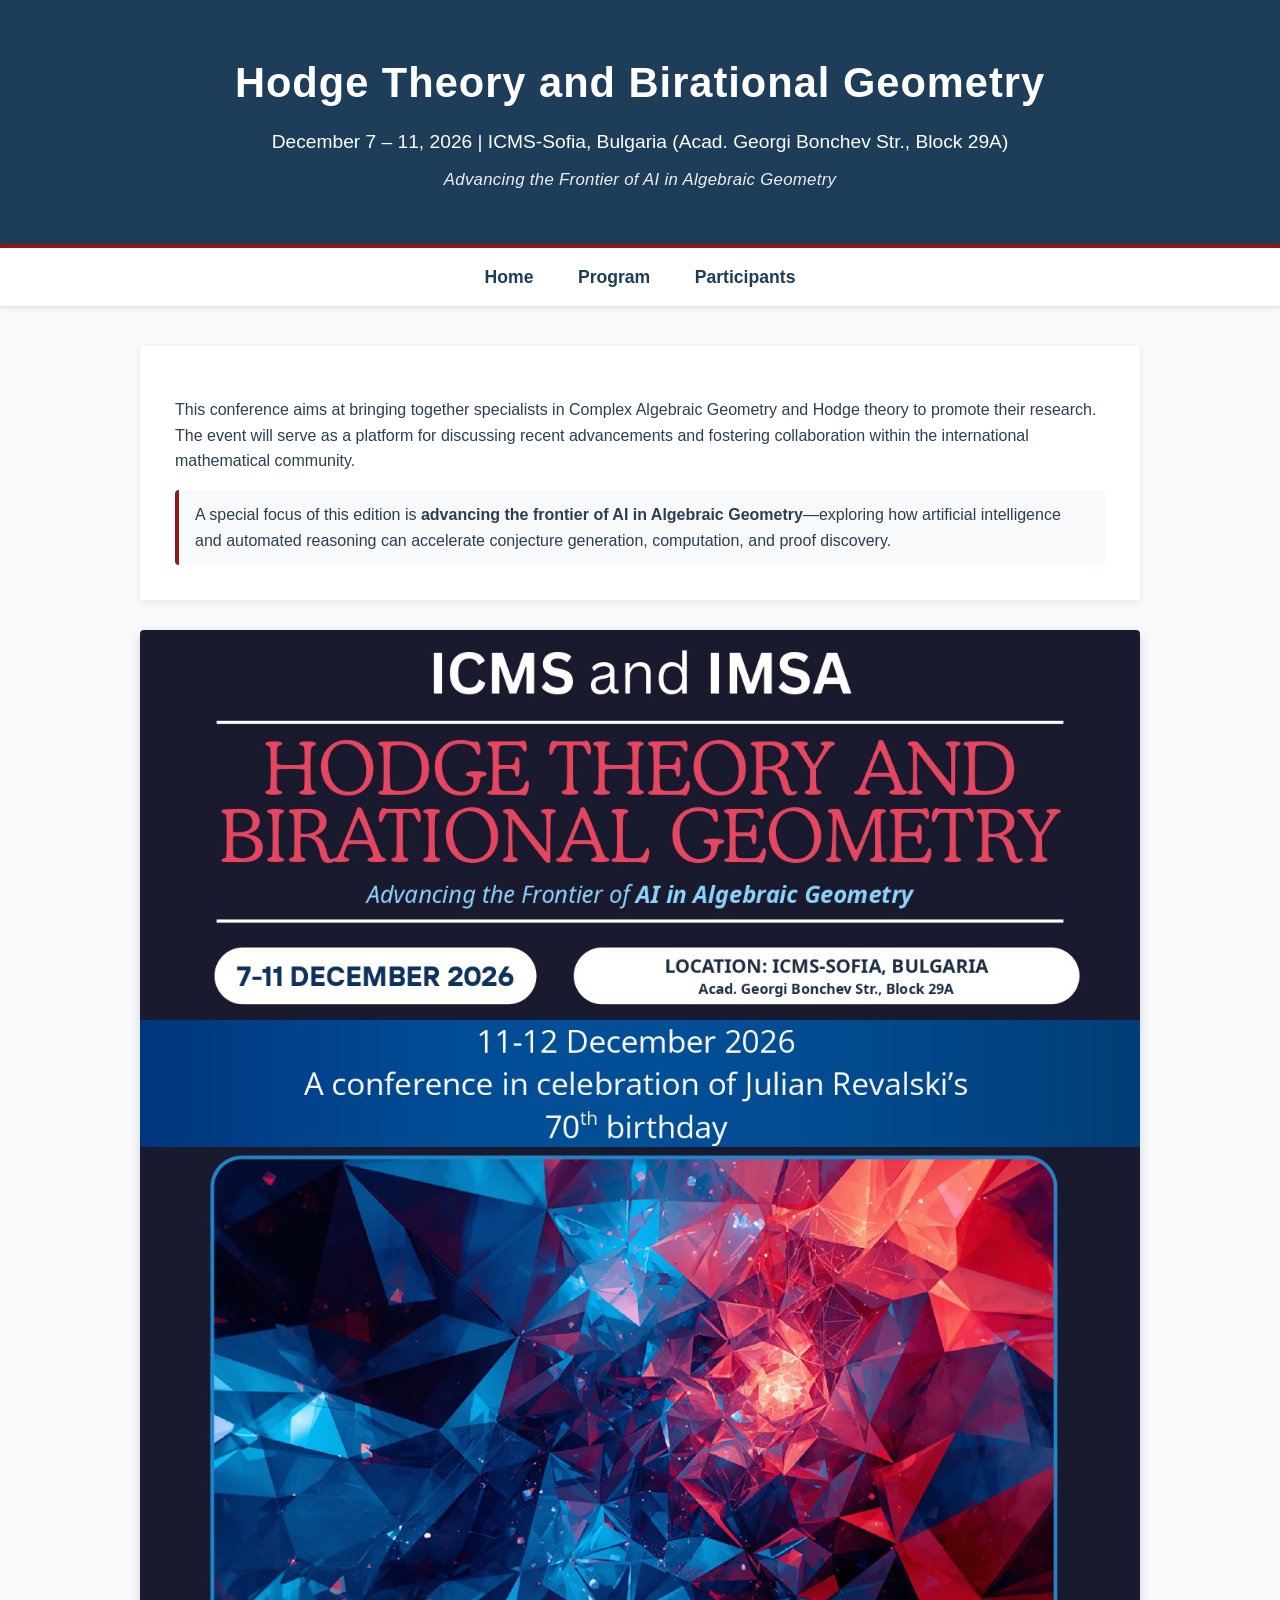
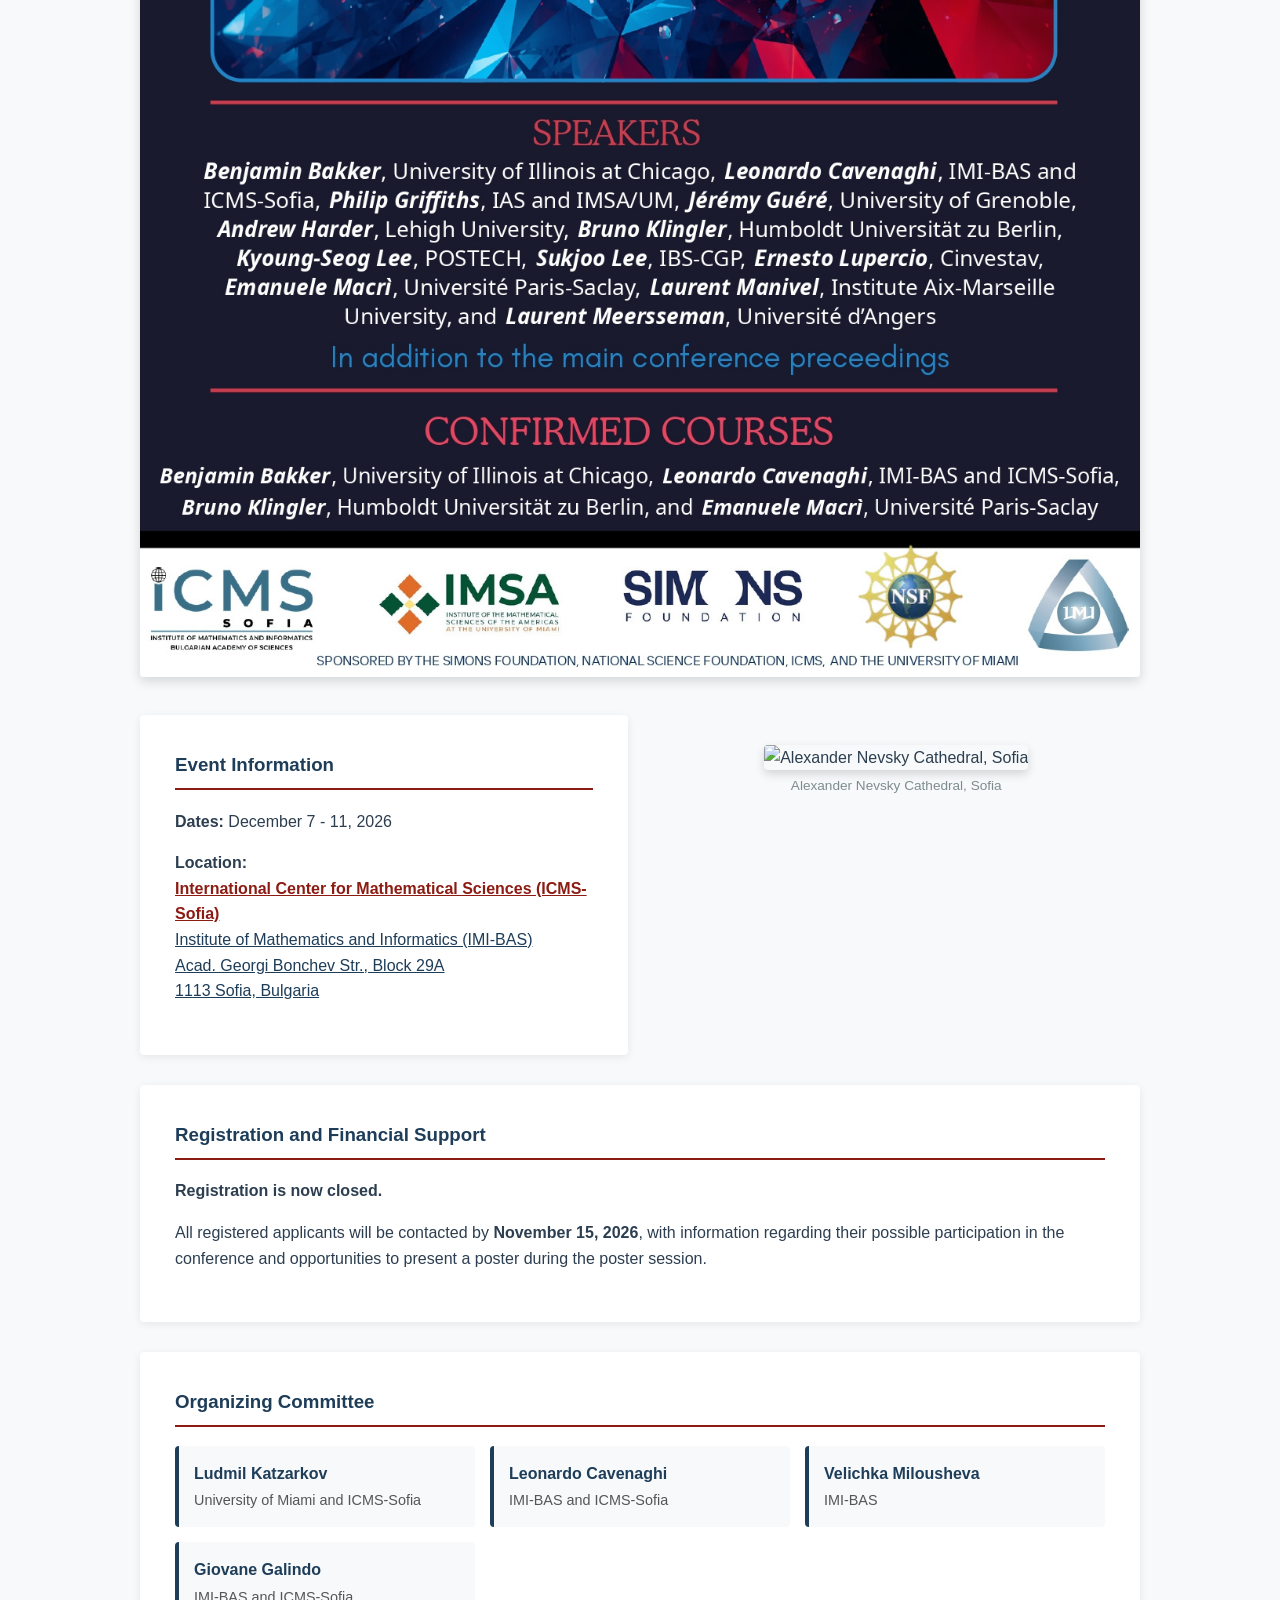
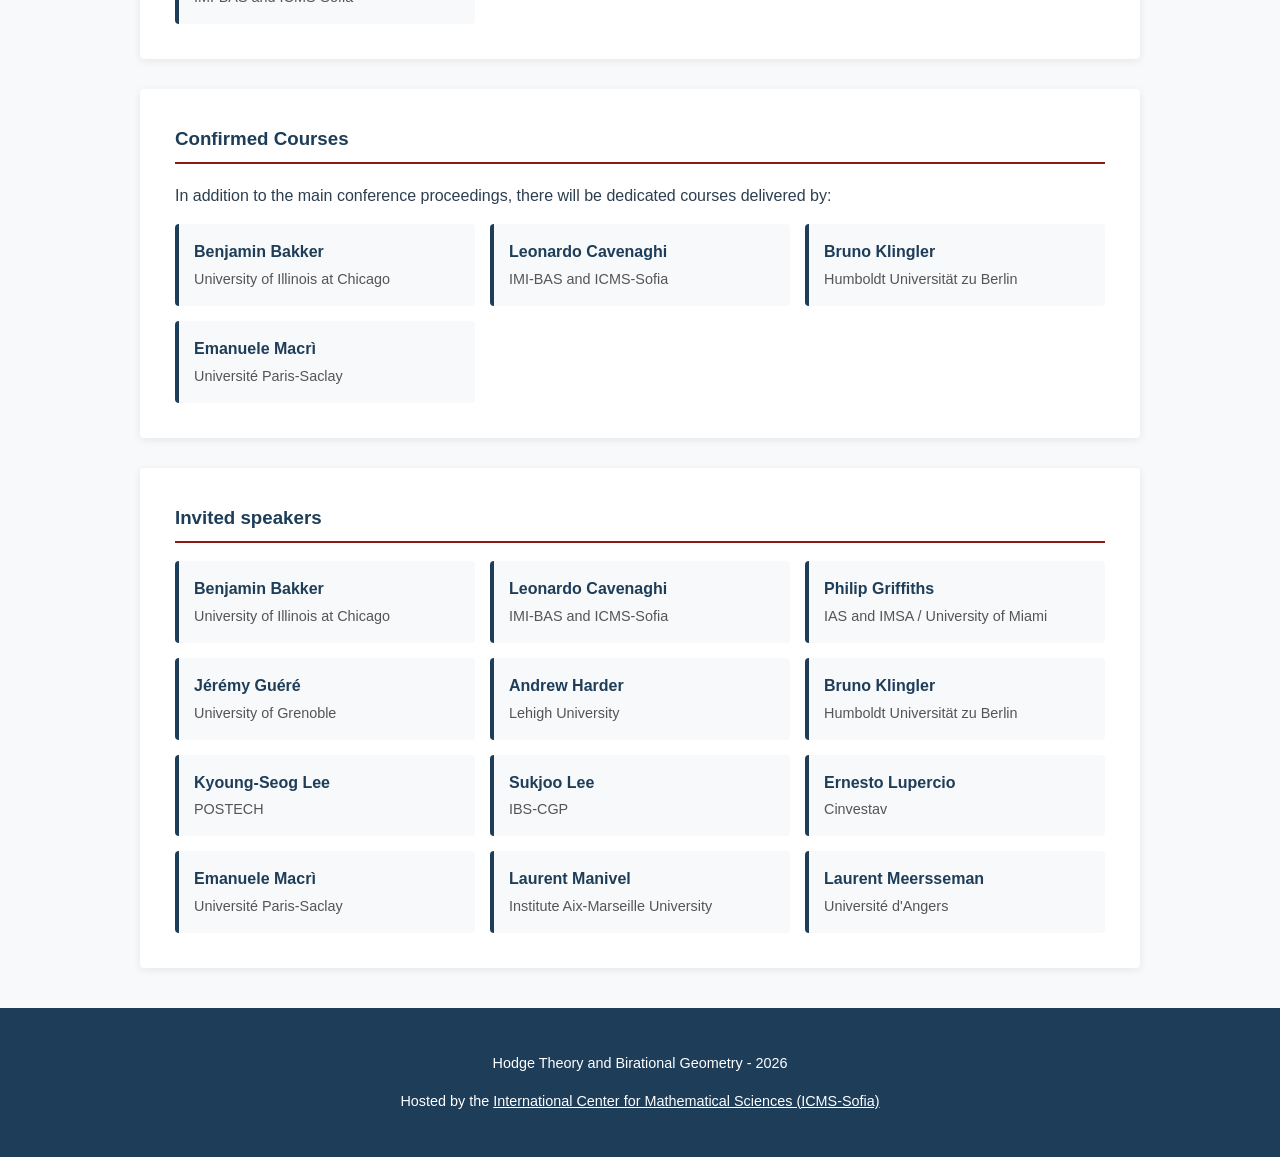
==== index.html @ f07f6fde "Add cache-busting query parameter for updated poster.jpg" ====
<!DOCTYPE html>
<html lang="en">
<head>
    <meta charset="UTF-8">
    <meta name="viewport" content="width=device-width, initial-scale=1.0">
    <title>Hodge Theory and Birational Geometry 2026</title>
    <meta name="description" content="Conference on Complex Algebraic Geometry and Hodge theory, held at ICMS-Sofia, Bulgaria, December 7-11, 2026.">

    <meta name="google-site-verification" content="4YhP7URcCYqFm9Bz7qw8PxpOOkYGcLMMqgT0WSowYIo" />

    <style>
        :root {
            --primary-color: #1e3d59;
            --secondary-color: #8c1c13;
            --background-color: #f7f9fa;
            --text-color: #2c3e50;
            --card-bg: #ffffff;
            --inst-color: #555555;
        }
        body {
            font-family: -apple-system, BlinkMacSystemFont, "Segoe UI", Roboto, Helvetica, Arial, sans-serif;
            line-height: 1.6;
            color: var(--text-color);
            background-color: var(--background-color);
            margin: 0;
            padding: 0;
        }
        header {
            background-color: var(--primary-color);
            color: #ffffff;
            padding: 50px 20px;
            text-align: center;
            border-bottom: 4px solid var(--secondary-color);
        }
        header h1 {
            margin: 0;
            font-size: 2.6em;
            letter-spacing: 1px;
        }
        header h2 {
            margin: 10px 0 0 0;
            font-size: 1.2em;
            font-weight: 300;
        }
        nav {
            background-color: #ffffff;
            padding: 15px;
            text-align: center;
            box-shadow: 0 2px 4px rgba(0,0,0,0.1);
        }
        nav a {
            color: var(--primary-color);
            text-decoration: none;
            margin: 0 20px;
            font-weight: 600;
            font-size: 1.1em;
        }
        nav a:hover {
            color: var(--secondary-color);
            text-decoration: underline;
        }
        .container {
            max-width: 1000px;
            margin: 40px auto;
            padding: 0 20px;
        }
        .card {
            background: var(--card-bg);
            border-radius: 4px;
            box-shadow: 0 2px 8px rgba(0,0,0,0.08);
            padding: 35px;
            margin-bottom: 30px;
        }
        .poster-container {
            text-align: center;
            margin-bottom: 30px;
        }
        .poster-container img {
            max-width: 100%;
            height: auto;
            border-radius: 4px;
            box-shadow: 0 4px 12px rgba(0,0,0,0.15);
        }
        .city-image {
            text-align: center;
            margin: 30px 0;
        }
        .city-image img {
            max-width: 100%;
            height: auto;
            border-radius: 4px;
            box-shadow: 0 4px 10px rgba(0,0,0,0.15);
        }
        .city-caption {
            font-size: 0.85em;
            color: #7f8c8d;
            margin-top: 5px;
        }
        h3 {
            color: var(--primary-color);
            border-bottom: 2px solid var(--secondary-color);
            padding-bottom: 8px;
            margin-top: 0;
        }
        .grid-2 {
            display: grid;
            grid-template-columns: 1fr 1fr;
            gap: 25px;
        }
        .speakers-grid {
            display: grid;
            grid-template-columns: repeat(auto-fill, minmax(300px, 1fr));
            gap: 15px;
        }
        .speaker {
            background: var(--background-color);
            padding: 15px;
            border-radius: 4px;
            border-left: 4px solid var(--primary-color);
        }
        .speaker-name {
            font-weight: bold;
            color: var(--primary-color);
        }
        .speaker-inst {
            font-size: 0.9em;
            color: var(--inst-color);
            display: block;
            margin-top: 3px;
        }
        /* Form CSS Variables */
        .registration-form {
            background-color: #fafbfc;
            padding: 25px;
            border: 1px solid #e1e4e8;
            border-radius: 4px;
            margin-top: 20px;
        }
        .form-group {
            margin-bottom: 20px;
            text-align: left;
        }
        .form-group label {
            display: block;
            margin-bottom: 8px;
            font-weight: bold;
            color: var(--primary-color);
        }
        .form-group input[type="text"],
        .form-group input[type="email"],
        .form-group select {
            width: 100%;
            padding: 10px;
            border: 1px solid #ccc;
            border-radius: 4px;
            box-sizing: border-box;
            font-family: inherit;
        }
        .radio-group {
            margin-bottom: 8px;
        }
        .radio-group input[type="radio"] {
            margin-right: 8px;
        }
        .radio-group label {
            display: inline;
            font-weight: normal;
            color: var(--text-color);
        }
        .submit-btn {
            background-color: var(--primary-color);
            color: #ffffff;
            padding: 12px 24px;
            border: none;
            border-radius: 4px;
            font-weight: bold;
            cursor: pointer;
            font-size: 1.1em;
            transition: background-color 0.3s;
            width: 100%;
        }
        .submit-btn:hover {
            background-color: var(--secondary-color);
        }
        footer {
            text-align: center;
            padding: 30px 20px;
            background-color: var(--primary-color);
            color: #ffffff;
            font-size: 0.9em;
            margin-top: 40px;
        }
        /* Mobile Responsiveness */
        @media (max-width: 768px) {
            .grid-2 {
                grid-template-columns: 1fr;
            }
        }
    </style>
</head>
<body>
    <header>
        <h1>Hodge Theory and Birational Geometry</h1>
        <h2>December 7 – 11, 2026 | ICMS-Sofia, Bulgaria (Acad. Georgi Bonchev Str., Block 29A)</h2>
        <p style="margin: 10px 0 0 0; font-size: 1.05em; font-style: italic; opacity: 0.92; letter-spacing: 0.3px;">Advancing the Frontier of AI in Algebraic Geometry</p>
    </header>

    <nav>
        <a href="index.html">Home</a>
        <a href="program.html">Program</a>
        <a href="participants.html">Participants</a>
    </nav>

    <div class="container">

        <div class="card">
            <p>This conference aims at bringing together specialists in Complex Algebraic Geometry and Hodge theory to promote their research. The event will serve as a platform for discussing recent advancements and fostering collaboration within the international mathematical community.</p>
            <p style="margin-top: 14px; margin-bottom: 0; padding: 12px 16px; background-color: var(--background-color); border-left: 4px solid var(--secondary-color); border-radius: 4px;">A special focus of this edition is <strong>advancing the frontier of AI in Algebraic Geometry</strong>—exploring how artificial intelligence and automated reasoning can accelerate conjecture generation, computation, and proof discovery.</p>
        </div>

        <div class="poster-container">
            <img src="poster.jpg?v=20261118" alt="Hodge Theory Conference Poster">
        </div>

        <div class="grid-2">
            <div class="card">
                <h3>Event Information</h3>
                <p><strong>Dates:</strong> December 7 - 11, 2026</p>
                <p><strong>Location:</strong><br>
                <a href="https://icms.bg/" target="_blank" style="color: var(--secondary-color); font-weight: bold;">International Center for Mathematical Sciences (ICMS-Sofia)</a><br>
                <a href="https://www.google.com/maps/search/Acad.+Georgi+Bonchev+Str.,+Block+29A,+1113+Sofia,+Bulgaria/" target="_blank" style="color: var(--primary-color);">Institute of Mathematics and Informatics (IMI-BAS)<br>
                Acad. Georgi Bonchev Str., Block 29A<br>
                1113 Sofia, Bulgaria</a></p>
            </div>

            <div class="city-image">
                <img src="sofia-cathedral.jpg" alt="Alexander Nevsky Cathedral, Sofia">
                <div class="city-caption">Alexander Nevsky Cathedral, Sofia</div>
            </div>
        </div>

        <div class="card">
            <h3>Registration and Financial Support</h3>
            <p><strong>Registration is now closed.</strong></p>
            <p>All registered applicants will be contacted by <strong>November 15, 2026</strong>, with information regarding their possible participation in the conference and opportunities to present a poster during the poster session.</p>
        </div>

        <div class="card">
            <h3>Organizing Committee</h3>
            <div class="speakers-grid">
                <div class="speaker">
                    <span class="speaker-name">Ludmil Katzarkov</span>
                    <span class="speaker-inst">University of Miami and ICMS-Sofia</span>
                </div>
                <div class="speaker">
                    <span class="speaker-name">Leonardo Cavenaghi</span>
                    <span class="speaker-inst">IMI-BAS and ICMS-Sofia</span>
                </div>
                <div class="speaker">
                    <span class="speaker-name">Velichka Milousheva</span>
                    <span class="speaker-inst">IMI-BAS</span>
                </div>
                <div class="speaker">
                    <span class="speaker-name">Giovane Galindo</span>
                    <span class="speaker-inst">IMI-BAS and ICMS-Sofia</span>
                </div>
            </div>
        </div>

        <div class="card">
            <h3>Confirmed Courses</h3>
            <p>In addition to the main conference proceedings, there will be dedicated courses delivered by:</p>
            <div class="speakers-grid">
                <div class="speaker">
                    <span class="speaker-name">Benjamin Bakker</span>
                    <span class="speaker-inst">University of Illinois at Chicago</span>
                </div>
                <div class="speaker">
                    <span class="speaker-name">Leonardo Cavenaghi</span>
                    <span class="speaker-inst">IMI-BAS and ICMS-Sofia</span>
                </div>
                <div class="speaker">
                    <span class="speaker-name">Bruno Klingler</span>
                    <span class="speaker-inst">Humboldt Universität zu Berlin</span>
                </div>
                <div class="speaker">
                    <span class="speaker-name">Emanuele Macrì</span>
                    <span class="speaker-inst">Université Paris-Saclay</span>
                </div>
            </div>
        </div>

        <div class="card">
            <h3>Invited speakers</h3>
            <div class="speakers-grid">
                <div class="speaker">
                    <span class="speaker-name">Benjamin Bakker</span>
                    <span class="speaker-inst">University of Illinois at Chicago</span>
                </div>
                <div class="speaker">
                    <span class="speaker-name">Leonardo Cavenaghi</span>
                    <span class="speaker-inst">IMI-BAS and ICMS-Sofia</span>
                </div>
                <div class="speaker">
                    <span class="speaker-name">Philip Griffiths</span>
                    <span class="speaker-inst">IAS and IMSA / University of Miami</span>
                </div>
                <div class="speaker">
                    <span class="speaker-name">Jérémy Guéré</span>
                    <span class="speaker-inst">University of Grenoble</span>
                </div>
                <div class="speaker">
                    <span class="speaker-name">Andrew Harder</span>
                    <span class="speaker-inst">Lehigh University</span>
                </div>
                <div class="speaker">
                    <span class="speaker-name">Bruno Klingler</span>
                    <span class="speaker-inst">Humboldt Universität zu Berlin</span>
                </div>
                <div class="speaker">
                    <span class="speaker-name">Kyoung-Seog Lee</span>
                    <span class="speaker-inst">POSTECH</span>
                </div>
                <div class="speaker">
                    <span class="speaker-name">Sukjoo Lee</span>
                    <span class="speaker-inst">IBS-CGP</span>
                </div>
                <div class="speaker">
                    <span class="speaker-name">Ernesto Lupercio</span>
                    <span class="speaker-inst">Cinvestav</span>
                </div>
                <div class="speaker">
                    <span class="speaker-name">Emanuele Macrì</span>
                    <span class="speaker-inst">Université Paris-Saclay</span>
                </div>
                <div class="speaker">
                    <span class="speaker-name">Laurent Manivel</span>
                    <span class="speaker-inst">Institute Aix-Marseille University</span>
                </div>
                <div class="speaker">
                    <span class="speaker-name">Laurent Meersseman</span>
                    <span class="speaker-inst">Université d'Angers</span>
                </div>
            </div>
        </div>
    </div>

    <footer>
        <p>Hodge Theory and Birational Geometry - 2026</p>
        <p>Hosted by the <a href="https://icms.bg/" target="_blank" style="color: #ffffff; text-decoration: underline;">International Center for Mathematical Sciences (ICMS-Sofia)</a></p>
    </footer>
</body>
</html>
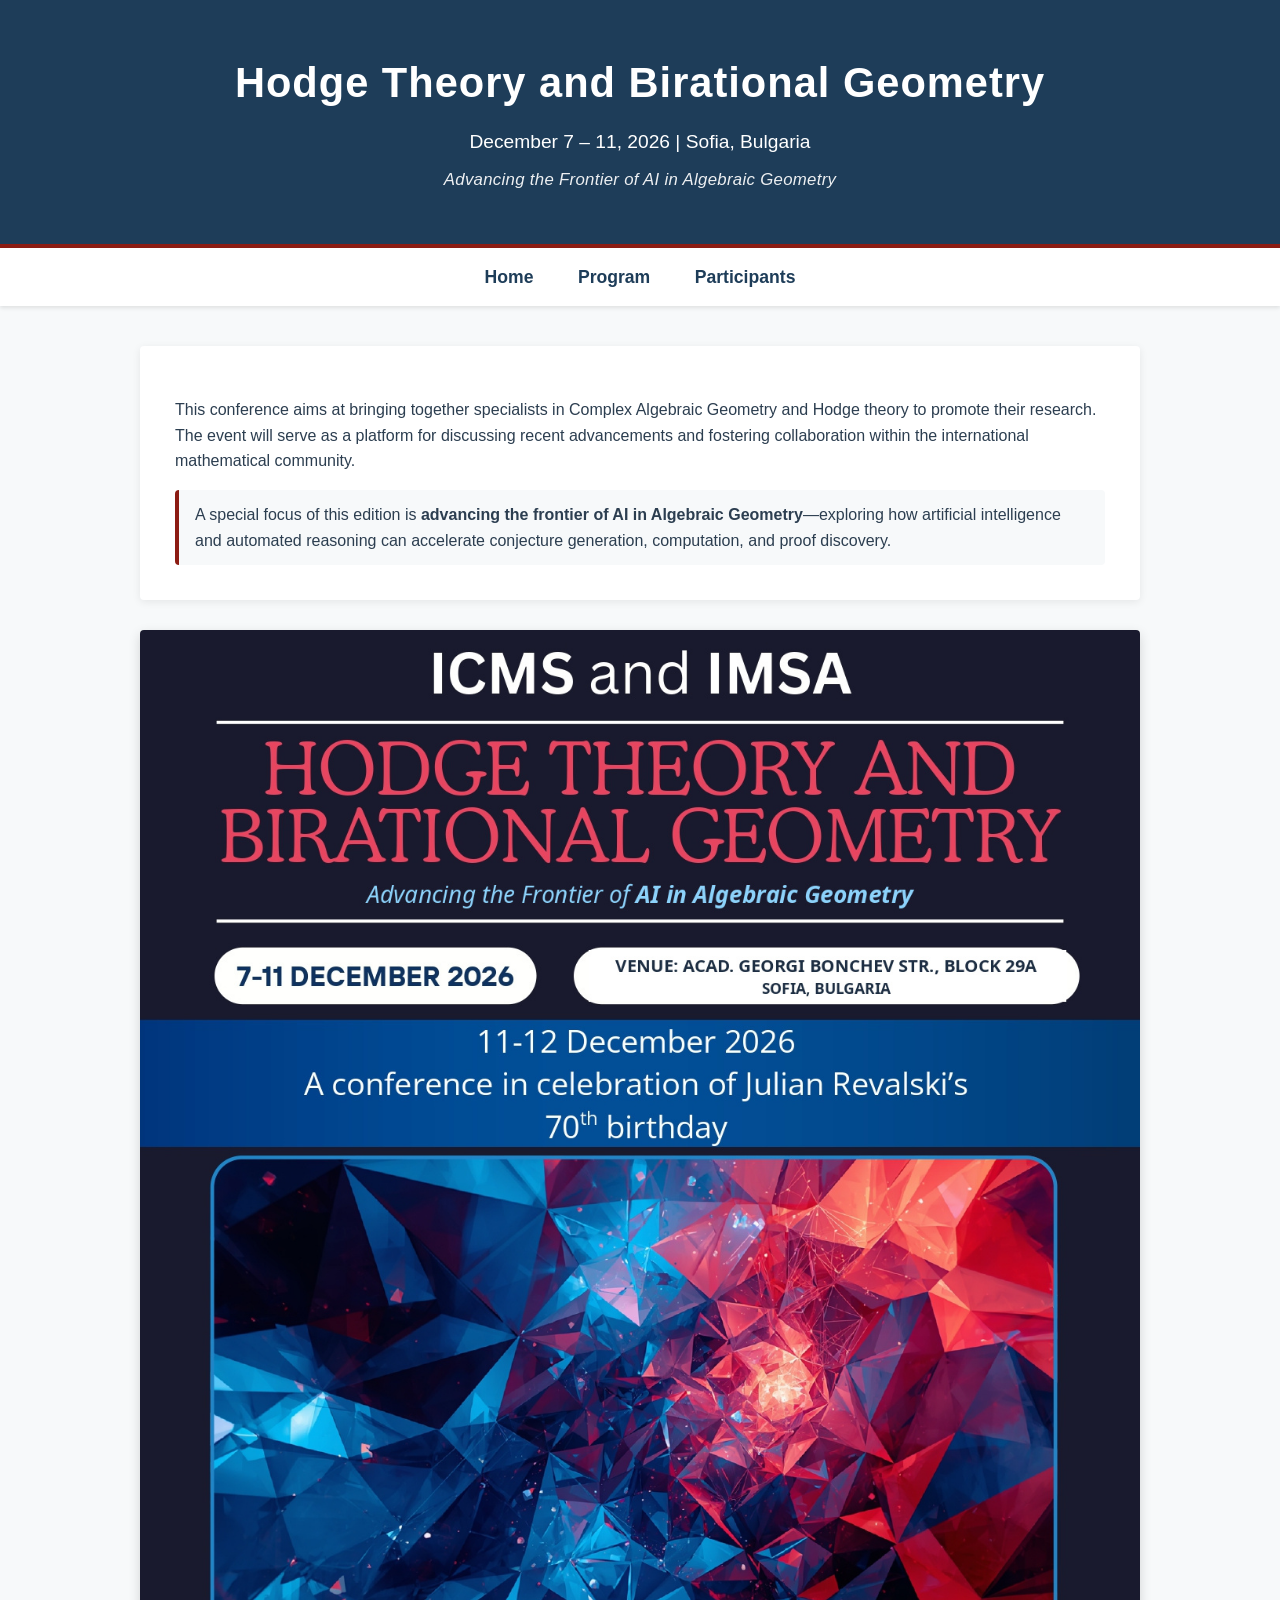
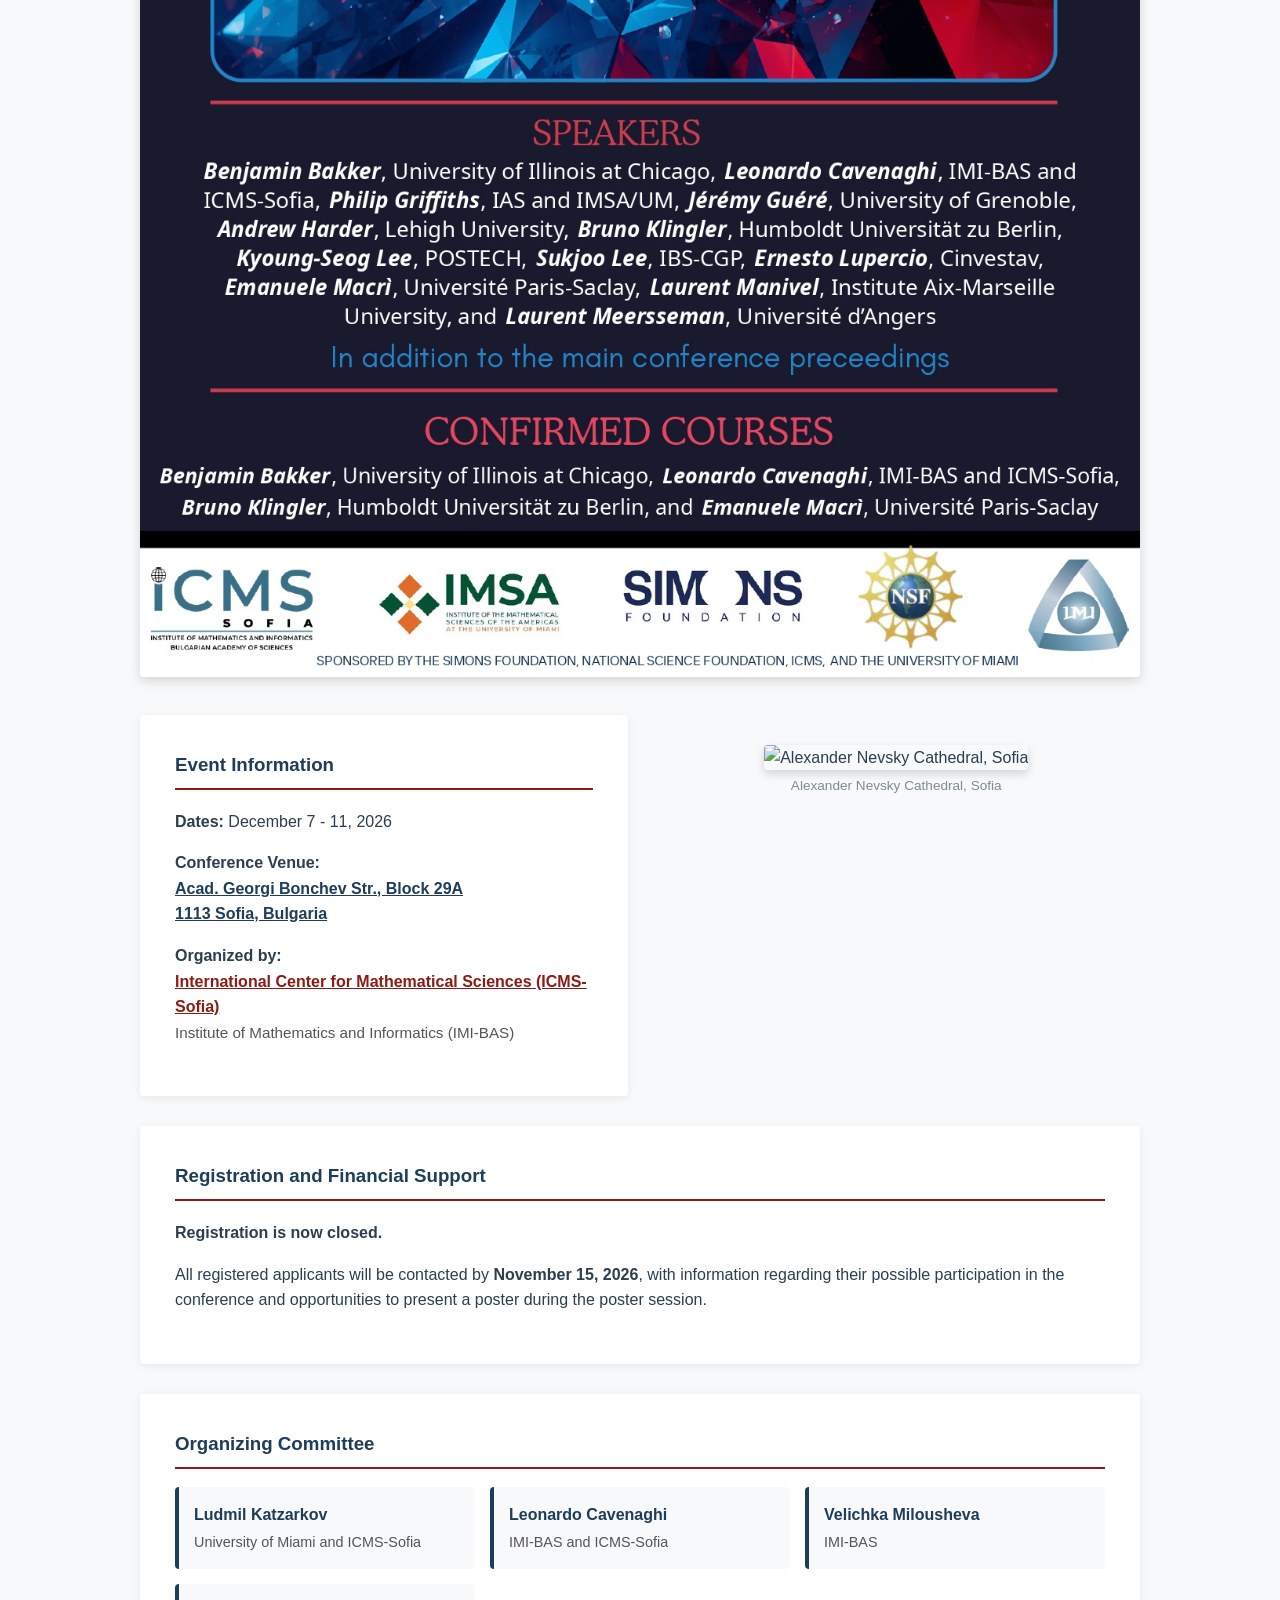
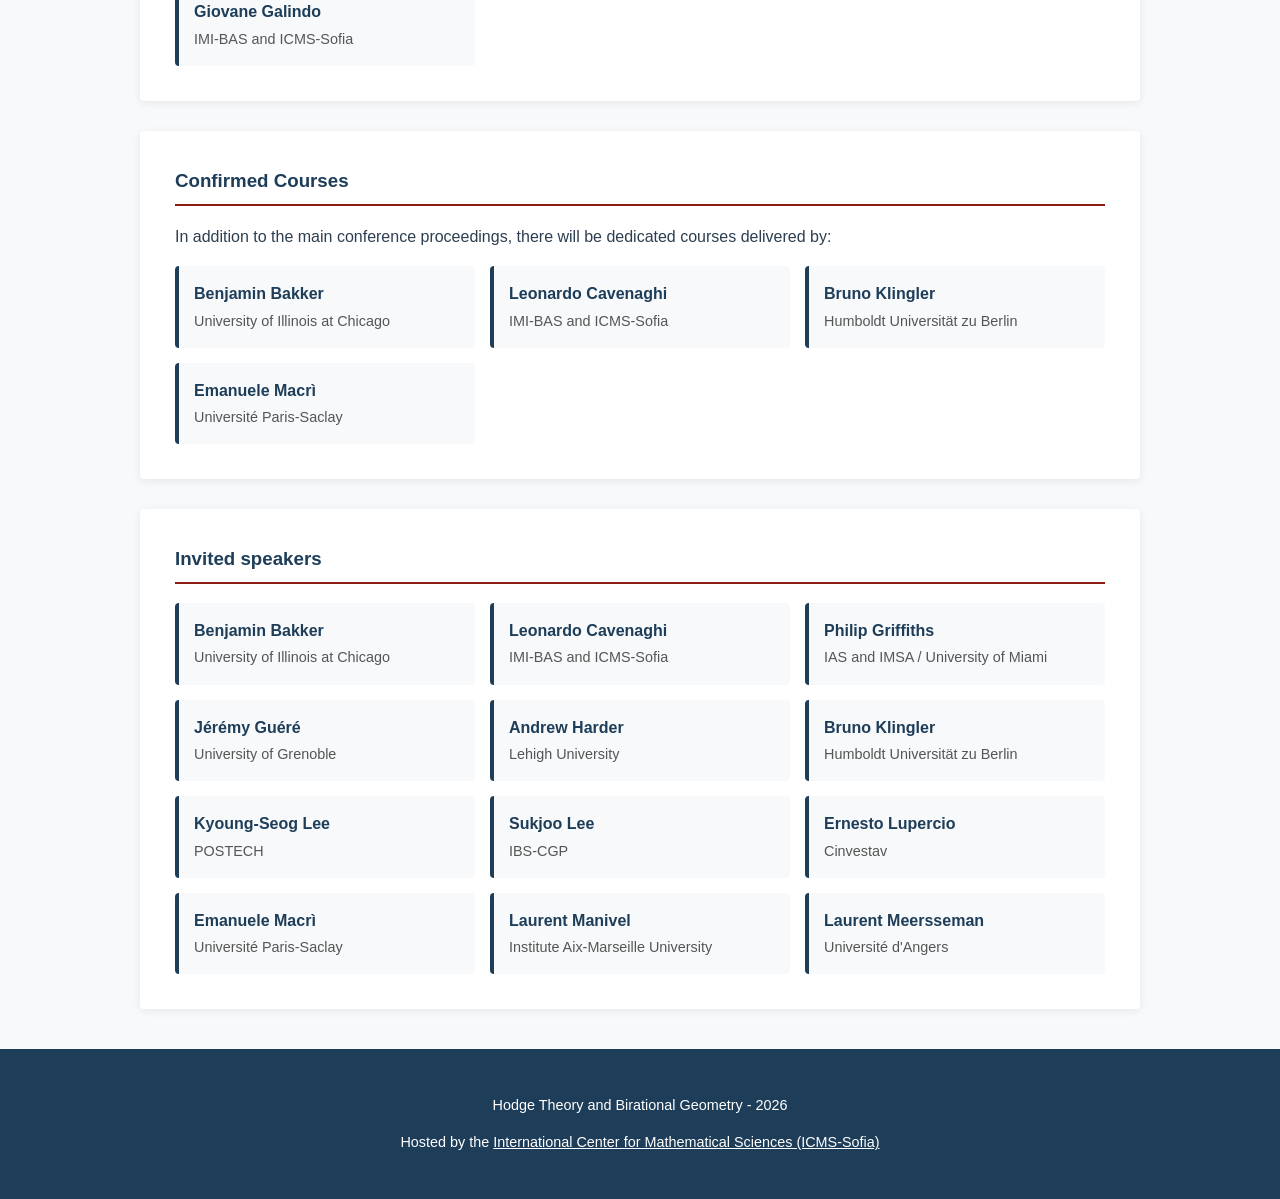
==== commit cdf75b0a: "Separate conference venue (Block 29A) from ICMS-Sofia/IMI-BAS on website and poster" ====
--- a/index.html
+++ b/index.html
@@ -202,7 +202,7 @@
 <body>
     <header>
         <h1>Hodge Theory and Birational Geometry</h1>
-        <h2>December 7 – 11, 2026 | ICMS-Sofia, Bulgaria (Acad. Georgi Bonchev Str., Block 29A)</h2>
+        <h2>December 7 – 11, 2026 | Sofia, Bulgaria</h2>
         <p style="margin: 10px 0 0 0; font-size: 1.05em; font-style: italic; opacity: 0.92; letter-spacing: 0.3px;">Advancing the Frontier of AI in Algebraic Geometry</p>
     </header>
 
@@ -220,18 +220,19 @@
         </div>
 
         <div class="poster-container">
-            <img src="poster.jpg?v=20261118" alt="Hodge Theory Conference Poster">
+            <img src="poster.jpg?v=20261118b" alt="Hodge Theory Conference Poster">
         </div>
 
         <div class="grid-2">
             <div class="card">
                 <h3>Event Information</h3>
                 <p><strong>Dates:</strong> December 7 - 11, 2026</p>
-                <p><strong>Location:</strong><br>
+                <p><strong>Conference Venue:</strong><br>
+                <a href="https://www.google.com/maps/search/Acad.+Georgi+Bonchev+Str.,+Block+29A,+1113+Sofia,+Bulgaria/" target="_blank" style="color: var(--primary-color); font-weight: bold;">Acad. Georgi Bonchev Str., Block 29A<br>
+                1113 Sofia, Bulgaria</a></p>
+                <p><strong>Organized by:</strong><br>
                 <a href="https://icms.bg/" target="_blank" style="color: var(--secondary-color); font-weight: bold;">International Center for Mathematical Sciences (ICMS-Sofia)</a><br>
-                <a href="https://www.google.com/maps/search/Acad.+Georgi+Bonchev+Str.,+Block+29A,+1113+Sofia,+Bulgaria/" target="_blank" style="color: var(--primary-color);">Institute of Mathematics and Informatics (IMI-BAS)<br>
-                Acad. Georgi Bonchev Str., Block 29A<br>
-                1113 Sofia, Bulgaria</a></p>
+                <span style="color: var(--inst-color); font-size: 0.95em;">Institute of Mathematics and Informatics (IMI-BAS)</span></p>
             </div>
 
             <div class="city-image">
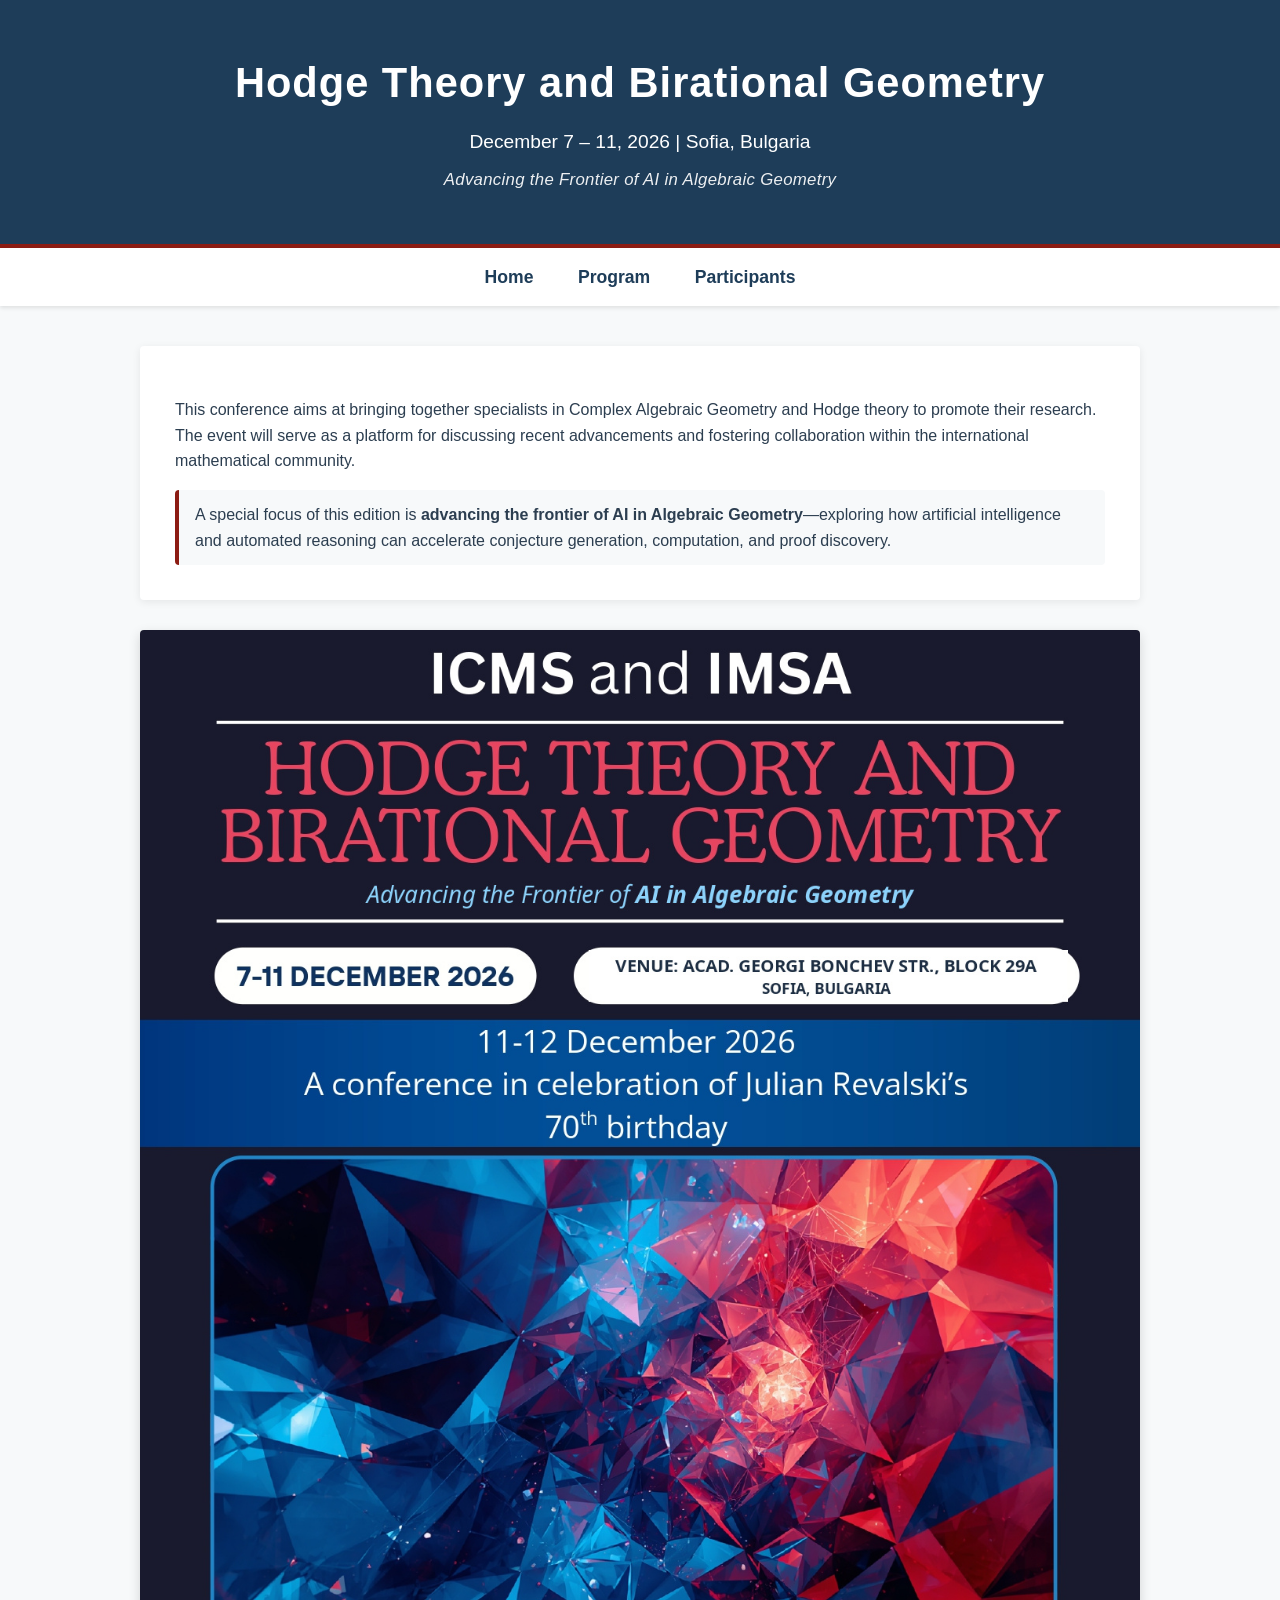
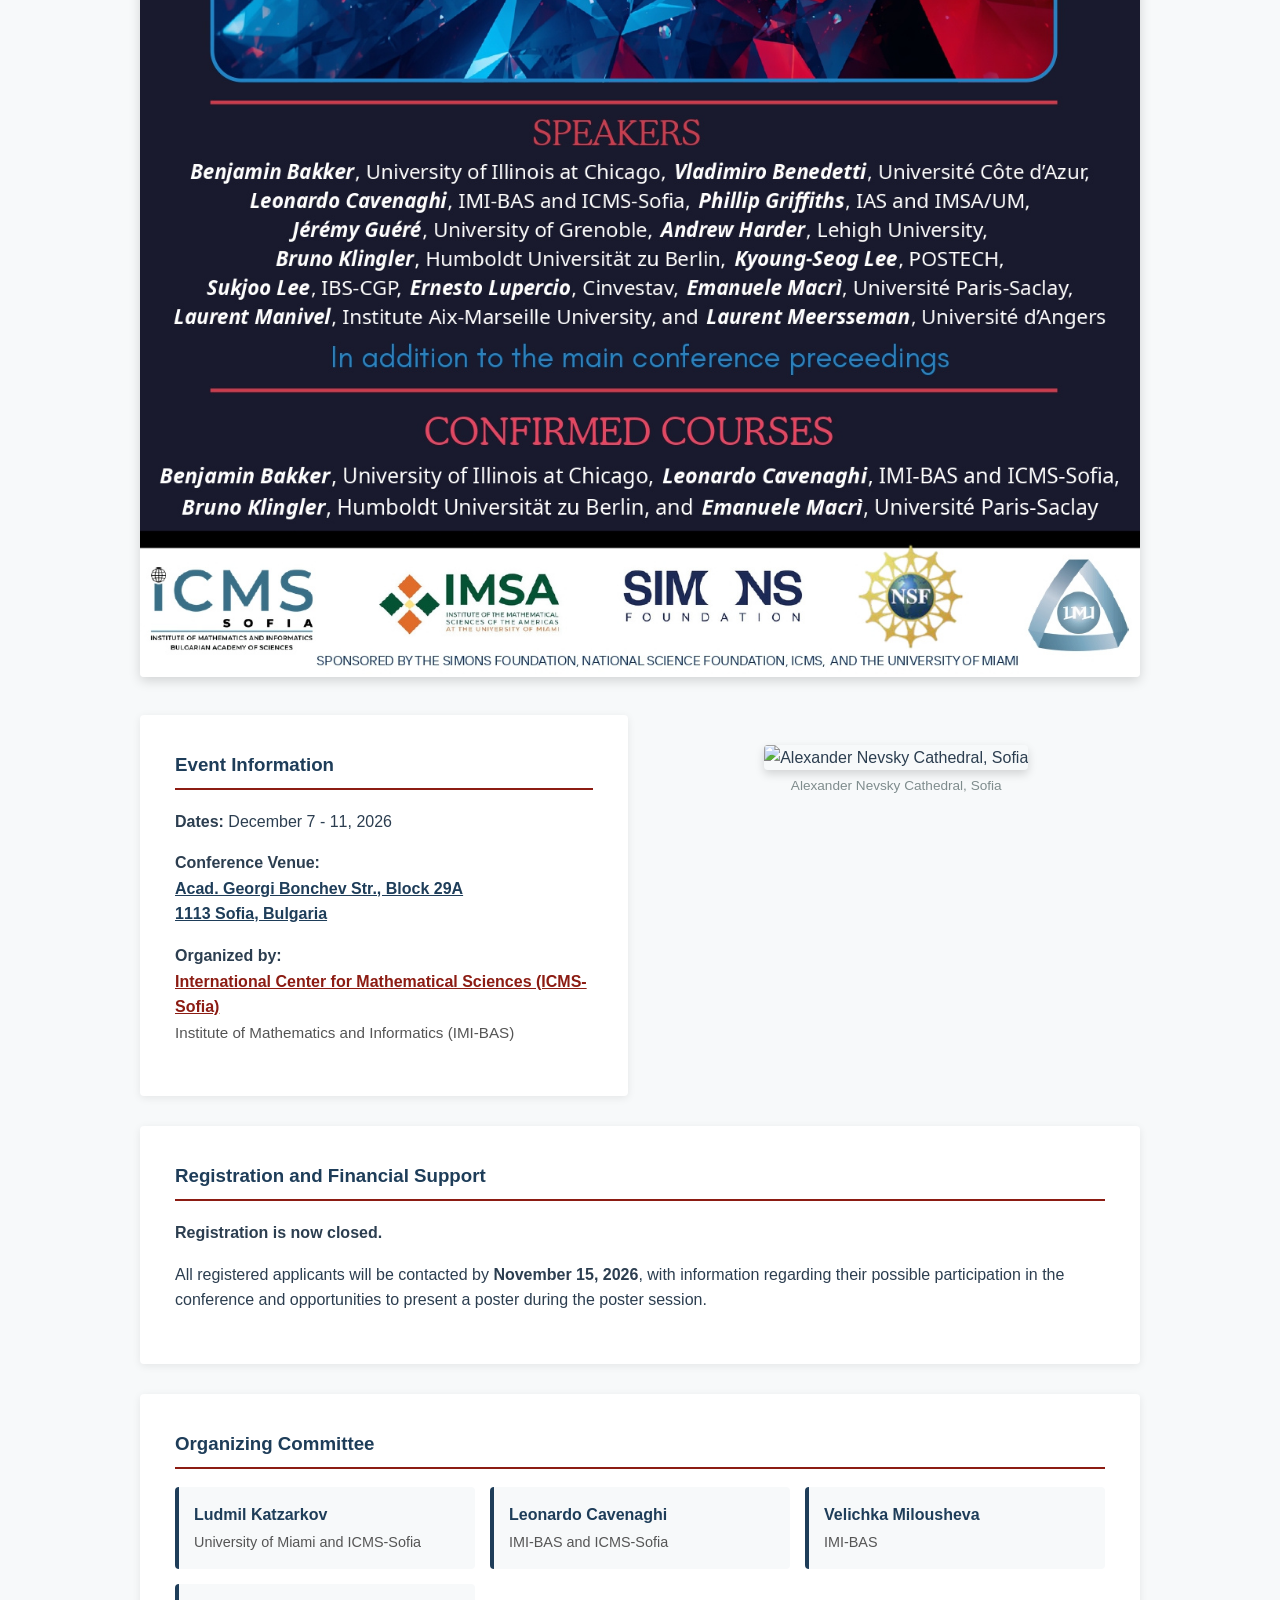
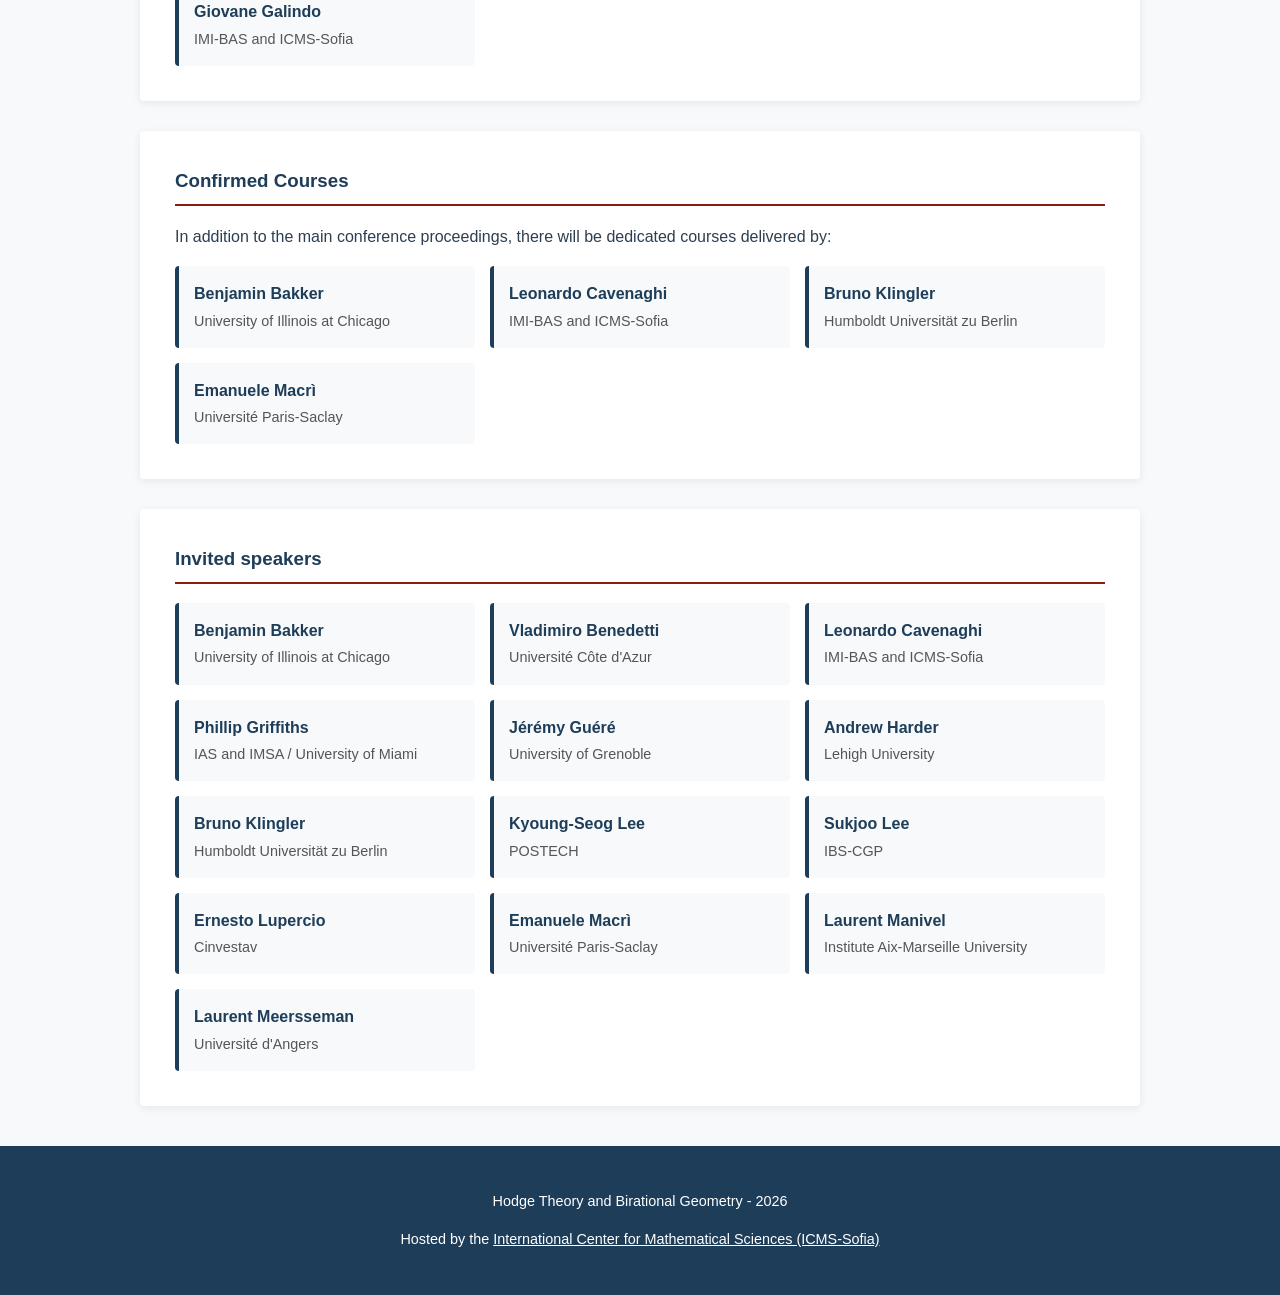
==== commit e70d2416: "Add Vladimiro Benedetti to poster and speakers; publish unified Dec 7-12 programme and PDF" ====
--- a/index.html
+++ b/index.html
@@ -220,7 +220,7 @@
         </div>
 
         <div class="poster-container">
-            <img src="poster.jpg?v=20261118b" alt="Hodge Theory Conference Poster">
+            <img src="poster.jpg?v=20261127" alt="Hodge Theory Conference Poster">
         </div>
 
         <div class="grid-2">
@@ -300,11 +300,15 @@
                     <span class="speaker-inst">University of Illinois at Chicago</span>
                 </div>
                 <div class="speaker">
+                    <span class="speaker-name">Vladimiro Benedetti</span>
+                    <span class="speaker-inst">Université Côte d'Azur</span>
+                </div>
+                <div class="speaker">
                     <span class="speaker-name">Leonardo Cavenaghi</span>
                     <span class="speaker-inst">IMI-BAS and ICMS-Sofia</span>
                 </div>
                 <div class="speaker">
-                    <span class="speaker-name">Philip Griffiths</span>
+                    <span class="speaker-name">Phillip Griffiths</span>
                     <span class="speaker-inst">IAS and IMSA / University of Miami</span>
                 </div>
                 <div class="speaker">
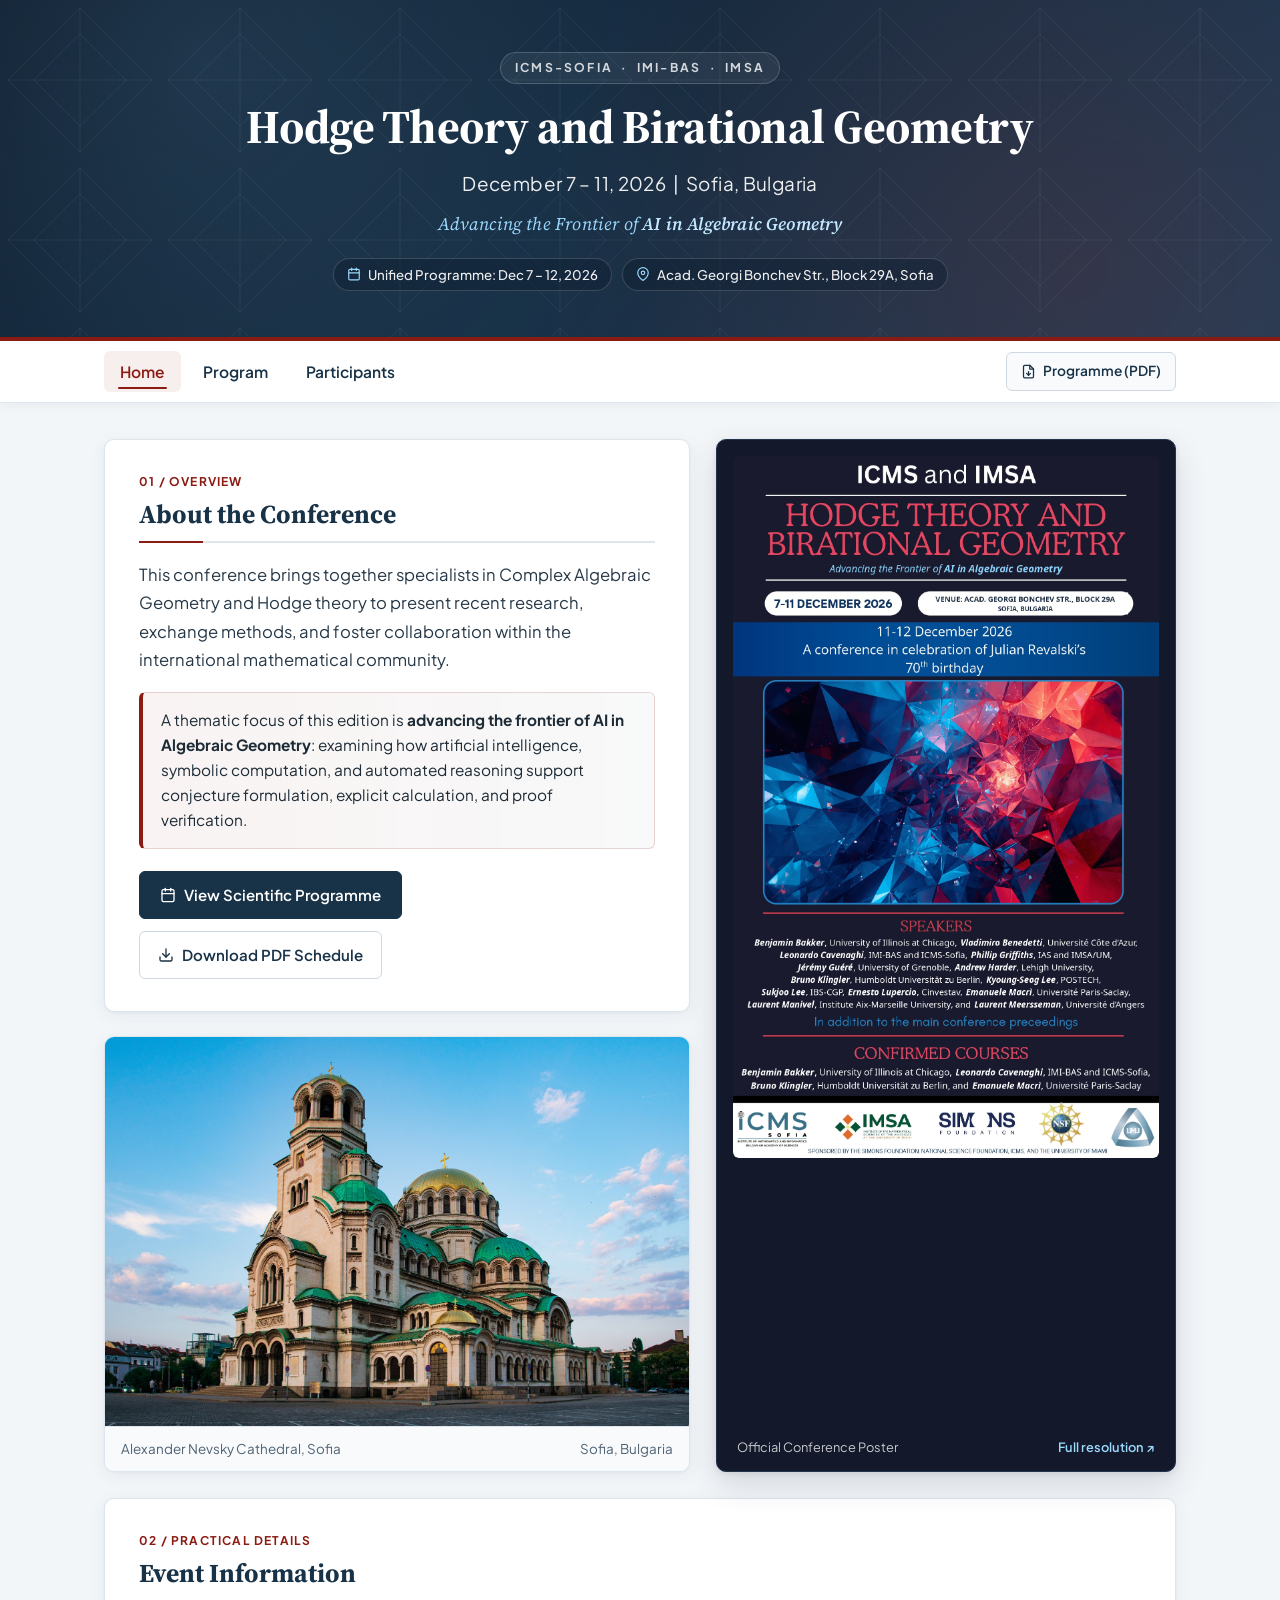
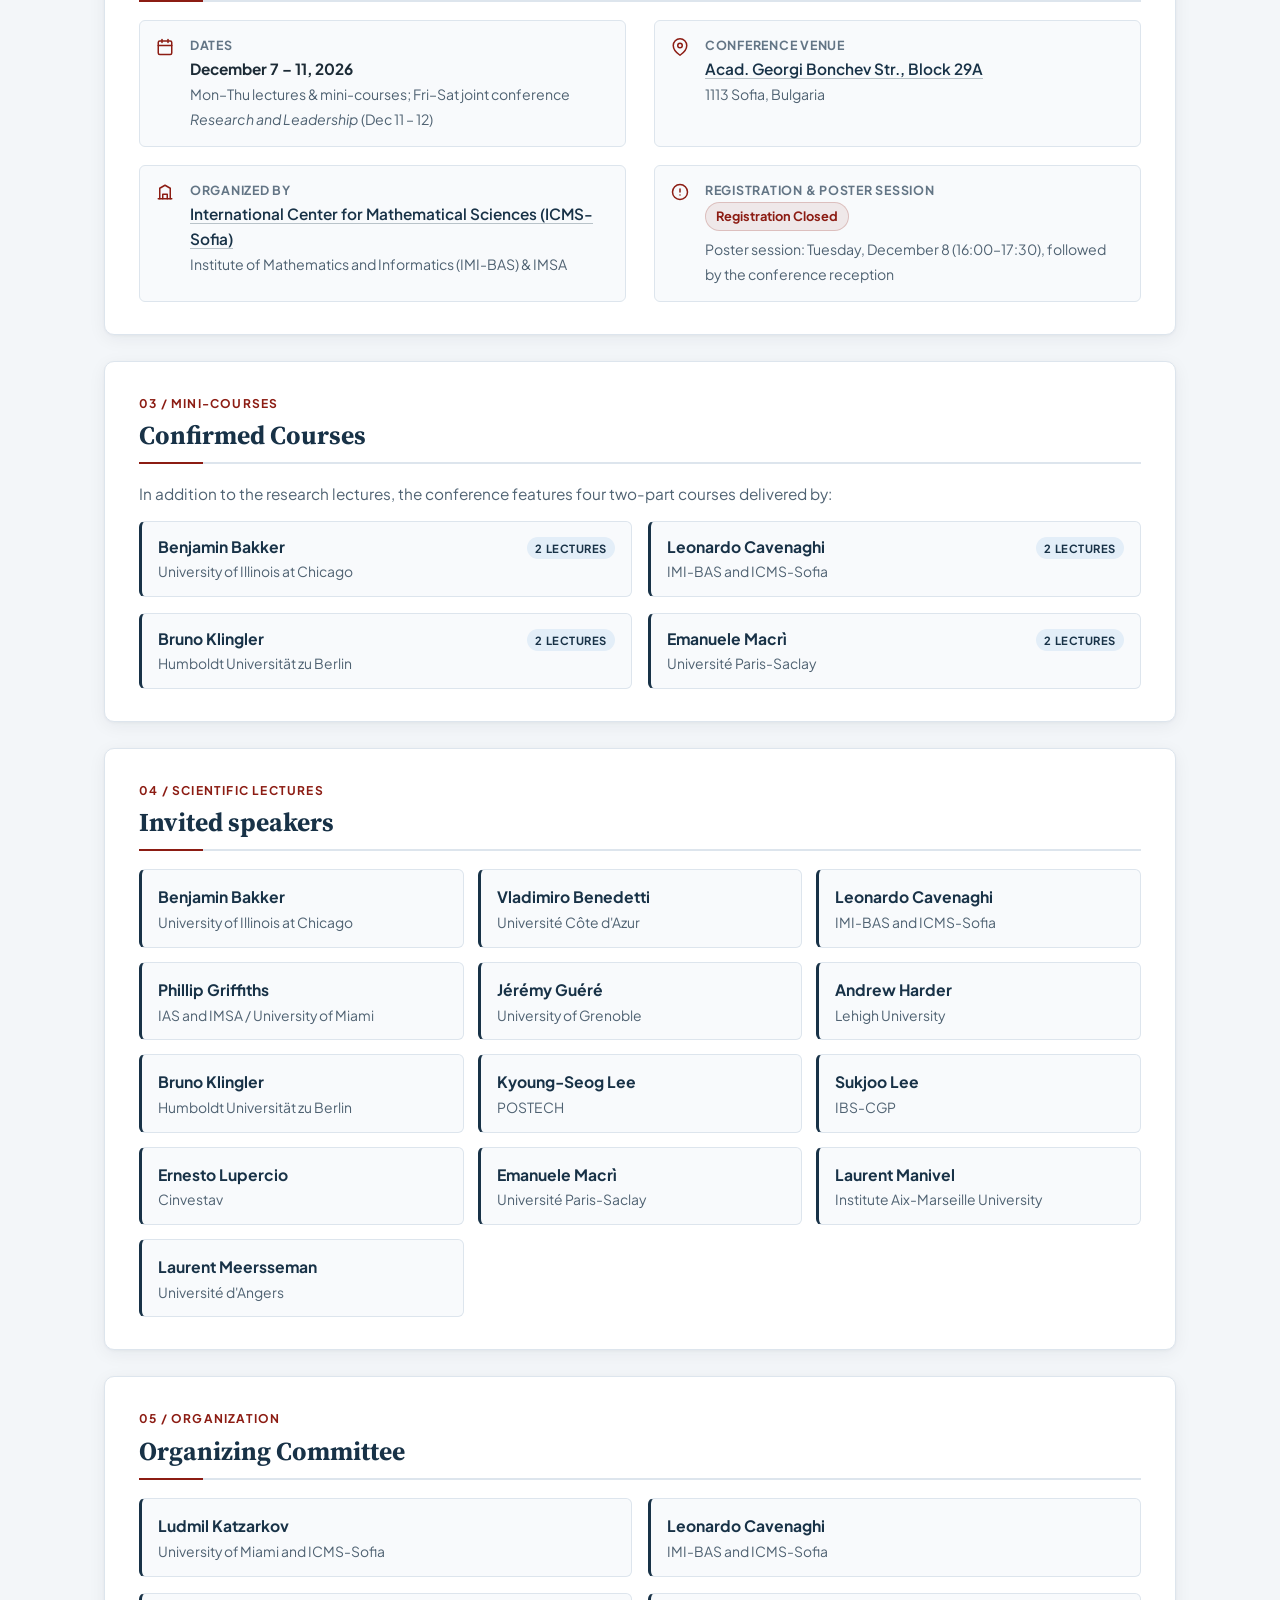
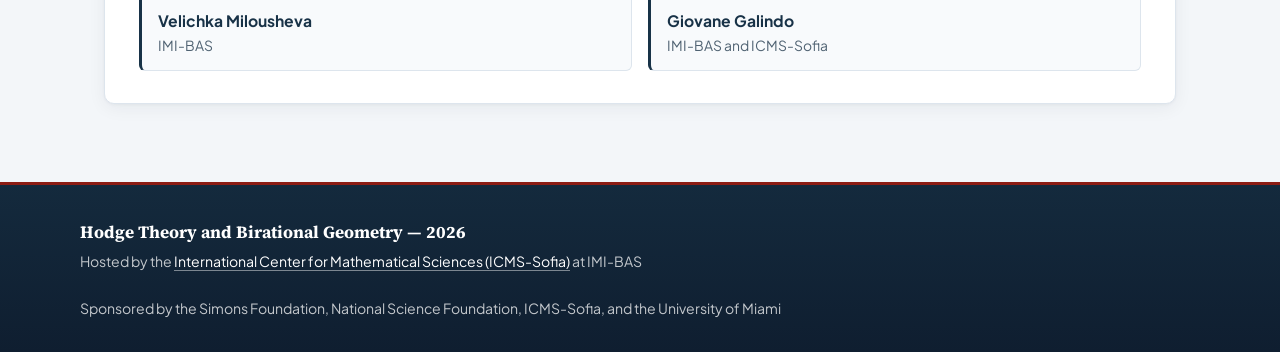
==== commit 64e8044a: "Redesign website layout and typography; optimize cathedral asset" ====
--- a/index.html
+++ b/index.html
@@ -1,255 +1,243 @@
-
 <!DOCTYPE html>
 <html lang="en">
 <head>
     <meta charset="UTF-8">
     <meta name="viewport" content="width=device-width, initial-scale=1.0">
-    <title>Hodge Theory and Birational Geometry 2026</title>
-    <meta name="description" content="Conference on Complex Algebraic Geometry and Hodge theory, held at ICMS-Sofia, Bulgaria, December 7-11, 2026.">
-
+    <title>Hodge Theory and Birational Geometry 2026 | ICMS-Sofia</title>
+    <meta name="description" content="Conference on Complex Algebraic Geometry and Hodge theory, held at ICMS-Sofia, Bulgaria, December 7–11, 2026, with joint sessions December 11–12.">
     <meta name="google-site-verification" content="4YhP7URcCYqFm9Bz7qw8PxpOOkYGcLMMqgT0WSowYIo" />
-
-    <style>
-        :root {
-            --primary-color: #1e3d59;
-            --secondary-color: #8c1c13;
-            --background-color: #f7f9fa;
-            --text-color: #2c3e50;
-            --card-bg: #ffffff;
-            --inst-color: #555555;
-        }
-        body {
-            font-family: -apple-system, BlinkMacSystemFont, "Segoe UI", Roboto, Helvetica, Arial, sans-serif;
-            line-height: 1.6;
-            color: var(--text-color);
-            background-color: var(--background-color);
-            margin: 0;
-            padding: 0;
-        }
-        header {
-            background-color: var(--primary-color);
-            color: #ffffff;
-            padding: 50px 20px;
-            text-align: center;
-            border-bottom: 4px solid var(--secondary-color);
-        }
-        header h1 {
-            margin: 0;
-            font-size: 2.6em;
-            letter-spacing: 1px;
-        }
-        header h2 {
-            margin: 10px 0 0 0;
-            font-size: 1.2em;
-            font-weight: 300;
-        }
-        nav {
-            background-color: #ffffff;
-            padding: 15px;
-            text-align: center;
-            box-shadow: 0 2px 4px rgba(0,0,0,0.1);
-        }
-        nav a {
-            color: var(--primary-color);
-            text-decoration: none;
-            margin: 0 20px;
-            font-weight: 600;
-            font-size: 1.1em;
-        }
-        nav a:hover {
-            color: var(--secondary-color);
-            text-decoration: underline;
-        }
-        .container {
-            max-width: 1000px;
-            margin: 40px auto;
-            padding: 0 20px;
-        }
-        .card {
-            background: var(--card-bg);
-            border-radius: 4px;
-            box-shadow: 0 2px 8px rgba(0,0,0,0.08);
-            padding: 35px;
-            margin-bottom: 30px;
-        }
-        .poster-container {
-            text-align: center;
-            margin-bottom: 30px;
-        }
-        .poster-container img {
-            max-width: 100%;
-            height: auto;
-            border-radius: 4px;
-            box-shadow: 0 4px 12px rgba(0,0,0,0.15);
-        }
-        .city-image {
-            text-align: center;
-            margin: 30px 0;
-        }
-        .city-image img {
-            max-width: 100%;
-            height: auto;
-            border-radius: 4px;
-            box-shadow: 0 4px 10px rgba(0,0,0,0.15);
-        }
-        .city-caption {
-            font-size: 0.85em;
-            color: #7f8c8d;
-            margin-top: 5px;
-        }
-        h3 {
-            color: var(--primary-color);
-            border-bottom: 2px solid var(--secondary-color);
-            padding-bottom: 8px;
-            margin-top: 0;
-        }
-        .grid-2 {
-            display: grid;
-            grid-template-columns: 1fr 1fr;
-            gap: 25px;
-        }
-        .speakers-grid {
-            display: grid;
-            grid-template-columns: repeat(auto-fill, minmax(300px, 1fr));
-            gap: 15px;
-        }
-        .speaker {
-            background: var(--background-color);
-            padding: 15px;
-            border-radius: 4px;
-            border-left: 4px solid var(--primary-color);
-        }
-        .speaker-name {
-            font-weight: bold;
-            color: var(--primary-color);
-        }
-        .speaker-inst {
-            font-size: 0.9em;
-            color: var(--inst-color);
-            display: block;
-            margin-top: 3px;
-        }
-        /* Form CSS Variables */
-        .registration-form {
-            background-color: #fafbfc;
-            padding: 25px;
-            border: 1px solid #e1e4e8;
-            border-radius: 4px;
-            margin-top: 20px;
-        }
-        .form-group {
-            margin-bottom: 20px;
-            text-align: left;
-        }
-        .form-group label {
-            display: block;
-            margin-bottom: 8px;
-            font-weight: bold;
-            color: var(--primary-color);
-        }
-        .form-group input[type="text"],
-        .form-group input[type="email"],
-        .form-group select {
-            width: 100%;
-            padding: 10px;
-            border: 1px solid #ccc;
-            border-radius: 4px;
-            box-sizing: border-box;
-            font-family: inherit;
-        }
-        .radio-group {
-            margin-bottom: 8px;
-        }
-        .radio-group input[type="radio"] {
-            margin-right: 8px;
-        }
-        .radio-group label {
-            display: inline;
-            font-weight: normal;
-            color: var(--text-color);
-        }
-        .submit-btn {
-            background-color: var(--primary-color);
-            color: #ffffff;
-            padding: 12px 24px;
-            border: none;
-            border-radius: 4px;
-            font-weight: bold;
-            cursor: pointer;
-            font-size: 1.1em;
-            transition: background-color 0.3s;
-            width: 100%;
-        }
-        .submit-btn:hover {
-            background-color: var(--secondary-color);
-        }
-        footer {
-            text-align: center;
-            padding: 30px 20px;
-            background-color: var(--primary-color);
-            color: #ffffff;
-            font-size: 0.9em;
-            margin-top: 40px;
-        }
-        /* Mobile Responsiveness */
-        @media (max-width: 768px) {
-            .grid-2 {
-                grid-template-columns: 1fr;
-            }
-        }
-    </style>
+    <link rel="icon" type="image/svg+xml" href="data:image/svg+xml,%3Csvg xmlns='http://www.w3.org/2000/svg' viewBox='0 0 64 64'%3E%3Crect width='64' height='64' rx='12' fill='%23183247'/%3E%3Cpolygon points='32,8 56,32 32,56 8,32' fill='none' stroke='%239ad8fc' stroke-width='3.5'/%3E%3Cpolygon points='32,19 45,32 32,45 19,32' fill='%238c1c13' stroke='%23ffffff' stroke-width='2'/%3E%3C/svg%3E">
+
+    <link rel="preconnect" href="https://fonts.googleapis.com">
+    <link rel="preconnect" href="https://fonts.gstatic.com" crossorigin>
+    <link href="https://fonts.googleapis.com/css2?family=Plus+Jakarta+Sans:wght@400;500;600;700&family=Source+Serif+4:ital,opsz,wght@0,8..60,600;0,8..60,700;1,8..60,400&display=swap" rel="stylesheet">
+    <link rel="stylesheet" href="styles.css?v=20261127">
 </head>
 <body>
-    <header>
-        <h1>Hodge Theory and Birational Geometry</h1>
-        <h2>December 7 – 11, 2026 | Sofia, Bulgaria</h2>
-        <p style="margin: 10px 0 0 0; font-size: 1.05em; font-style: italic; opacity: 0.92; letter-spacing: 0.3px;">Advancing the Frontier of AI in Algebraic Geometry</p>
+    <header class="site-header">
+        <div class="header-inner">
+            <div class="header-kicker">ICMS-Sofia &nbsp;&middot;&nbsp; IMI-BAS &nbsp;&middot;&nbsp; IMSA</div>
+            <h1>Hodge Theory and Birational Geometry</h1>
+            <h2>December 7 – 11, 2026 &nbsp;|&nbsp; Sofia, Bulgaria</h2>
+            <p class="header-slogan">Advancing the Frontier of <strong>AI in Algebraic Geometry</strong></p>
+            <div class="header-pills">
+                <span class="header-pill">
+                    <svg viewBox="0 0 24 24" fill="none" stroke-width="2" stroke-linecap="round" stroke-linejoin="round" aria-hidden="true"><rect x="3" y="4" width="18" height="18" rx="2" ry="2"></rect><line x1="16" y1="2" x2="16" y2="6"></line><line x1="8" y1="2" x2="8" y2="6"></line><line x1="3" y1="10" x2="21" y2="10"></line></svg>
+                    Unified Programme: Dec 7 – 12, 2026
+                </span>
+                <span class="header-pill">
+                    <svg viewBox="0 0 24 24" fill="none" stroke-width="2" stroke-linecap="round" stroke-linejoin="round" aria-hidden="true"><path d="M21 10c0 7-9 13-9 13s-9-6-9-13a9 9 0 0 1 18 0z"></path><circle cx="12" cy="10" r="3"></circle></svg>
+                    Acad. Georgi Bonchev Str., Block 29A, Sofia
+                </span>
+            </div>
+        </div>
     </header>
 
-    <nav>
-        <a href="index.html">Home</a>
-        <a href="program.html">Program</a>
-        <a href="participants.html">Participants</a>
+    <nav class="site-nav" aria-label="Primary">
+        <div class="nav-inner">
+            <div class="nav-links">
+                <a href="index.html" aria-current="page">Home</a>
+                <a href="program.html">Program</a>
+                <a href="participants.html">Participants</a>
+            </div>
+            <a class="nav-cta" href="Sofia_Unified_Programme_7-12_December_2026.pdf" target="_blank" rel="noopener">
+                <svg viewBox="0 0 24 24" fill="none" stroke="currentColor" stroke-width="2" stroke-linecap="round" stroke-linejoin="round" aria-hidden="true"><path d="M14 2H6a2 2 0 0 0-2 2v16a2 2 0 0 0 2 2h12a2 2 0 0 0 2-2V8z"></path><polyline points="14 2 14 8 20 8"></polyline><line x1="12" y1="18" x2="12" y2="12"></line><polyline points="9 15 12 18 15 15"></polyline></svg>
+                Programme (PDF)
+            </a>
+        </div>
     </nav>
 
-    <div class="container">
-
-        <div class="card">
-            <p>This conference aims at bringing together specialists in Complex Algebraic Geometry and Hodge theory to promote their research. The event will serve as a platform for discussing recent advancements and fostering collaboration within the international mathematical community.</p>
-            <p style="margin-top: 14px; margin-bottom: 0; padding: 12px 16px; background-color: var(--background-color); border-left: 4px solid var(--secondary-color); border-radius: 4px;">A special focus of this edition is <strong>advancing the frontier of AI in Algebraic Geometry</strong>—exploring how artificial intelligence and automated reasoning can accelerate conjecture generation, computation, and proof discovery.</p>
-        </div>
-
-        <div class="poster-container">
-            <img src="poster.jpg?v=20261127" alt="Hodge Theory Conference Poster">
-        </div>
-
-        <div class="grid-2">
-            <div class="card">
-                <h3>Event Information</h3>
-                <p><strong>Dates:</strong> December 7 - 11, 2026</p>
-                <p><strong>Conference Venue:</strong><br>
-                <a href="https://www.google.com/maps/search/Acad.+Georgi+Bonchev+Str.,+Block+29A,+1113+Sofia,+Bulgaria/" target="_blank" style="color: var(--primary-color); font-weight: bold;">Acad. Georgi Bonchev Str., Block 29A<br>
-                1113 Sofia, Bulgaria</a></p>
-                <p><strong>Organized by:</strong><br>
-                <a href="https://icms.bg/" target="_blank" style="color: var(--secondary-color); font-weight: bold;">International Center for Mathematical Sciences (ICMS-Sofia)</a><br>
-                <span style="color: var(--inst-color); font-size: 0.95em;">Institute of Mathematics and Informatics (IMI-BAS)</span></p>
-            </div>
-
-            <div class="city-image">
-                <img src="sofia-cathedral.jpg" alt="Alexander Nevsky Cathedral, Sofia">
-                <div class="city-caption">Alexander Nevsky Cathedral, Sofia</div>
-            </div>
-        </div>
-
-        <div class="card">
-            <h3>Registration and Financial Support</h3>
-            <p><strong>Registration is now closed.</strong></p>
-            <p>All registered applicants will be contacted by <strong>November 15, 2026</strong>, with information regarding their possible participation in the conference and opportunities to present a poster during the poster session.</p>
-        </div>
-
-        <div class="card">
+    <main class="container">
+        <div class="overview-showcase">
+            <div class="overview-stack">
+                <div class="card">
+                    <div class="section-tag">01 / Overview</div>
+                    <h3>About the Conference</h3>
+                    <p class="lead-text">This conference brings together specialists in Complex Algebraic Geometry and Hodge theory to present recent research, exchange methods, and foster collaboration within the international mathematical community.</p>
+                    <div class="focus-callout">
+                        A thematic focus of this edition is <strong>advancing the frontier of AI in Algebraic Geometry</strong>: examining how artificial intelligence, symbolic computation, and automated reasoning support conjecture formulation, explicit calculation, and proof verification.
+                    </div>
+                    <div class="action-row">
+                        <a class="btn-primary" href="program.html">
+                            <svg viewBox="0 0 24 24" fill="none" stroke="currentColor" stroke-width="2" stroke-linecap="round" stroke-linejoin="round" aria-hidden="true"><rect x="3" y="4" width="18" height="18" rx="2" ry="2"></rect><line x1="16" y1="2" x2="16" y2="6"></line><line x1="8" y1="2" x2="8" y2="6"></line><line x1="3" y1="10" x2="21" y2="10"></line></svg>
+                            View Scientific Programme
+                        </a>
+                        <a class="btn-secondary" href="Sofia_Unified_Programme_7-12_December_2026.pdf" target="_blank" rel="noopener">
+                            <svg viewBox="0 0 24 24" fill="none" stroke="currentColor" stroke-width="2" stroke-linecap="round" stroke-linejoin="round" aria-hidden="true"><path d="M21 15v4a2 2 0 0 1-2 2H5a2 2 0 0 1-2-2v-4"></path><polyline points="7 10 12 15 17 10"></polyline><line x1="12" y1="15" x2="12" y2="3"></line></svg>
+                            Download PDF Schedule
+                        </a>
+                    </div>
+                </div>
+
+                <div class="city-card">
+                    <img src="sofia-cathedral.jpg" alt="Alexander Nevsky Cathedral, Sofia" width="1600" height="1067">
+                    <div class="city-caption">
+                        <span>Alexander Nevsky Cathedral, Sofia</span>
+                        <span>Sofia, Bulgaria</span>
+                    </div>
+                </div>
+            </div>
+
+            <aside class="poster-showcase" aria-label="Official Conference Poster">
+                <a class="poster-link" href="poster.jpg?v=20261127" target="_blank" rel="noopener" title="Open full-resolution conference poster">
+                    <img src="poster.jpg?v=20261127" alt="Hodge Theory and Birational Geometry 2026 Conference Poster" width="1275" height="2100">
+                </a>
+                <div class="poster-caption">
+                    <span>Official Conference Poster</span>
+                    <a href="poster.jpg?v=20261127" target="_blank" rel="noopener">Full resolution &#8599;</a>
+                </div>
+            </aside>
+        </div>
+
+        <div class="card">
+            <div class="section-tag">02 / Practical Details</div>
+            <h3>Event Information</h3>
+            <div class="info-grid">
+                <div class="info-item">
+                    <svg viewBox="0 0 24 24" fill="none" stroke-width="2" stroke-linecap="round" stroke-linejoin="round" aria-hidden="true"><rect x="3" y="4" width="18" height="18" rx="2" ry="2"></rect><line x1="16" y1="2" x2="16" y2="6"></line><line x1="8" y1="2" x2="8" y2="6"></line><line x1="3" y1="10" x2="21" y2="10"></line></svg>
+                    <div>
+                        <span class="info-label">Dates</span>
+                        <div class="info-value">
+                            <strong>December 7 – 11, 2026</strong><br>
+                            <span style="color: var(--inst-color); font-size: 0.92em;">Mon–Thu lectures &amp; mini-courses; Fri–Sat joint conference <em>Research and Leadership</em> (Dec 11 – 12)</span>
+                        </div>
+                    </div>
+                </div>
+
+                <div class="info-item">
+                    <svg viewBox="0 0 24 24" fill="none" stroke-width="2" stroke-linecap="round" stroke-linejoin="round" aria-hidden="true"><path d="M21 10c0 7-9 13-9 13s-9-6-9-13a9 9 0 0 1 18 0z"></path><circle cx="12" cy="10" r="3"></circle></svg>
+                    <div>
+                        <span class="info-label">Conference Venue</span>
+                        <div class="info-value">
+                            <a href="https://www.google.com/maps/search/Acad.+Georgi+Bonchev+Str.,+Block+29A,+1113+Sofia,+Bulgaria/" target="_blank" rel="noopener">Acad. Georgi Bonchev Str., Block 29A</a><br>
+                            <span style="color: var(--inst-color); font-size: 0.92em;">1113 Sofia, Bulgaria</span>
+                        </div>
+                    </div>
+                </div>
+
+                <div class="info-item">
+                    <svg viewBox="0 0 24 24" fill="none" stroke-width="2" stroke-linecap="round" stroke-linejoin="round" aria-hidden="true"><path d="M3 21h18"></path><path d="M5 21V7l7-4 7 4v14"></path><path d="M9 21v-6h6v6"></path></svg>
+                    <div>
+                        <span class="info-label">Organized by</span>
+                        <div class="info-value">
+                            <a href="https://icms.bg/" target="_blank" rel="noopener">International Center for Mathematical Sciences (ICMS-Sofia)</a><br>
+                            <span style="color: var(--inst-color); font-size: 0.92em;">Institute of Mathematics and Informatics (IMI-BAS) &amp; IMSA</span>
+                        </div>
+                    </div>
+                </div>
+
+                <div class="info-item">
+                    <svg viewBox="0 0 24 24" fill="none" stroke-width="2" stroke-linecap="round" stroke-linejoin="round" aria-hidden="true"><circle cx="12" cy="12" r="10"></circle><line x1="12" y1="8" x2="12" y2="12"></line><line x1="12" y1="16" x2="12.01" y2="16"></line></svg>
+                    <div>
+                        <span class="info-label">Registration &amp; Poster Session</span>
+                        <div class="info-value">
+                            <span class="status-badge">Registration Closed</span><br>
+                            <span style="color: var(--inst-color); font-size: 0.92em;">Poster session: Tuesday, December 8 (16:00–17:30), followed by the conference reception</span>
+                        </div>
+                    </div>
+                </div>
+            </div>
+        </div>
+
+        <div class="card">
+            <div class="section-tag">03 / Mini-Courses</div>
+            <h3>Confirmed Courses</h3>
+            <p class="section-intro">In addition to the research lectures, the conference features four two-part courses delivered by:</p>
+            <div class="speakers-grid cols-2">
+                <div class="speaker">
+                    <div class="speaker-top">
+                        <span class="speaker-name">Benjamin Bakker</span>
+                        <span class="role-pill">2 Lectures</span>
+                    </div>
+                    <span class="speaker-inst">University of Illinois at Chicago</span>
+                </div>
+                <div class="speaker">
+                    <div class="speaker-top">
+                        <span class="speaker-name">Leonardo Cavenaghi</span>
+                        <span class="role-pill">2 Lectures</span>
+                    </div>
+                    <span class="speaker-inst">IMI-BAS and ICMS-Sofia</span>
+                </div>
+                <div class="speaker">
+                    <div class="speaker-top">
+                        <span class="speaker-name">Bruno Klingler</span>
+                        <span class="role-pill">2 Lectures</span>
+                    </div>
+                    <span class="speaker-inst">Humboldt Universität zu Berlin</span>
+                </div>
+                <div class="speaker">
+                    <div class="speaker-top">
+                        <span class="speaker-name">Emanuele Macrì</span>
+                        <span class="role-pill">2 Lectures</span>
+                    </div>
+                    <span class="speaker-inst">Université Paris-Saclay</span>
+                </div>
+            </div>
+        </div>
+
+        <div class="card">
+            <div class="section-tag">04 / Scientific Lectures</div>
+            <h3>Invited speakers</h3>
+            <div class="speakers-grid">
+                <div class="speaker">
+                    <span class="speaker-name">Benjamin Bakker</span>
+                    <span class="speaker-inst">University of Illinois at Chicago</span>
+                </div>
+                <div class="speaker">
+                    <span class="speaker-name">Vladimiro Benedetti</span>
+                    <span class="speaker-inst">Université Côte d'Azur</span>
+                </div>
+                <div class="speaker">
+                    <span class="speaker-name">Leonardo Cavenaghi</span>
+                    <span class="speaker-inst">IMI-BAS and ICMS-Sofia</span>
+                </div>
+                <div class="speaker">
+                    <span class="speaker-name">Phillip Griffiths</span>
+                    <span class="speaker-inst">IAS and IMSA / University of Miami</span>
+                </div>
+                <div class="speaker">
+                    <span class="speaker-name">Jérémy Guéré</span>
+                    <span class="speaker-inst">University of Grenoble</span>
+                </div>
+                <div class="speaker">
+                    <span class="speaker-name">Andrew Harder</span>
+                    <span class="speaker-inst">Lehigh University</span>
+                </div>
+                <div class="speaker">
+                    <span class="speaker-name">Bruno Klingler</span>
+                    <span class="speaker-inst">Humboldt Universität zu Berlin</span>
+                </div>
+                <div class="speaker">
+                    <span class="speaker-name">Kyoung-Seog Lee</span>
+                    <span class="speaker-inst">POSTECH</span>
+                </div>
+                <div class="speaker">
+                    <span class="speaker-name">Sukjoo Lee</span>
+                    <span class="speaker-inst">IBS-CGP</span>
+                </div>
+                <div class="speaker">
+                    <span class="speaker-name">Ernesto Lupercio</span>
+                    <span class="speaker-inst">Cinvestav</span>
+                </div>
+                <div class="speaker">
+                    <span class="speaker-name">Emanuele Macrì</span>
+                    <span class="speaker-inst">Université Paris-Saclay</span>
+                </div>
+                <div class="speaker">
+                    <span class="speaker-name">Laurent Manivel</span>
+                    <span class="speaker-inst">Institute Aix-Marseille University</span>
+                </div>
+                <div class="speaker">
+                    <span class="speaker-name">Laurent Meersseman</span>
+                    <span class="speaker-inst">Université d'Angers</span>
+                </div>
+            </div>
+        </div>
+
+        <div class="card">
+            <div class="section-tag">05 / Organization</div>
             <h3>Organizing Committee</h3>
-            <div class="speakers-grid">
+            <div class="speakers-grid cols-2">
                 <div class="speaker">
                     <span class="speaker-name">Ludmil Katzarkov</span>
                     <span class="speaker-inst">University of Miami and ICMS-Sofia</span>
@@ -268,92 +256,18 @@
                 </div>
             </div>
         </div>
-
-        <div class="card">
-            <h3>Confirmed Courses</h3>
-            <p>In addition to the main conference proceedings, there will be dedicated courses delivered by:</p>
-            <div class="speakers-grid">
-                <div class="speaker">
-                    <span class="speaker-name">Benjamin Bakker</span>
-                    <span class="speaker-inst">University of Illinois at Chicago</span>
-                </div>
-                <div class="speaker">
-                    <span class="speaker-name">Leonardo Cavenaghi</span>
-                    <span class="speaker-inst">IMI-BAS and ICMS-Sofia</span>
-                </div>
-                <div class="speaker">
-                    <span class="speaker-name">Bruno Klingler</span>
-                    <span class="speaker-inst">Humboldt Universität zu Berlin</span>
-                </div>
-                <div class="speaker">
-                    <span class="speaker-name">Emanuele Macrì</span>
-                    <span class="speaker-inst">Université Paris-Saclay</span>
-                </div>
-            </div>
-        </div>
-
-        <div class="card">
-            <h3>Invited speakers</h3>
-            <div class="speakers-grid">
-                <div class="speaker">
-                    <span class="speaker-name">Benjamin Bakker</span>
-                    <span class="speaker-inst">University of Illinois at Chicago</span>
-                </div>
-                <div class="speaker">
-                    <span class="speaker-name">Vladimiro Benedetti</span>
-                    <span class="speaker-inst">Université Côte d'Azur</span>
-                </div>
-                <div class="speaker">
-                    <span class="speaker-name">Leonardo Cavenaghi</span>
-                    <span class="speaker-inst">IMI-BAS and ICMS-Sofia</span>
-                </div>
-                <div class="speaker">
-                    <span class="speaker-name">Phillip Griffiths</span>
-                    <span class="speaker-inst">IAS and IMSA / University of Miami</span>
-                </div>
-                <div class="speaker">
-                    <span class="speaker-name">Jérémy Guéré</span>
-                    <span class="speaker-inst">University of Grenoble</span>
-                </div>
-                <div class="speaker">
-                    <span class="speaker-name">Andrew Harder</span>
-                    <span class="speaker-inst">Lehigh University</span>
-                </div>
-                <div class="speaker">
-                    <span class="speaker-name">Bruno Klingler</span>
-                    <span class="speaker-inst">Humboldt Universität zu Berlin</span>
-                </div>
-                <div class="speaker">
-                    <span class="speaker-name">Kyoung-Seog Lee</span>
-                    <span class="speaker-inst">POSTECH</span>
-                </div>
-                <div class="speaker">
-                    <span class="speaker-name">Sukjoo Lee</span>
-                    <span class="speaker-inst">IBS-CGP</span>
-                </div>
-                <div class="speaker">
-                    <span class="speaker-name">Ernesto Lupercio</span>
-                    <span class="speaker-inst">Cinvestav</span>
-                </div>
-                <div class="speaker">
-                    <span class="speaker-name">Emanuele Macrì</span>
-                    <span class="speaker-inst">Université Paris-Saclay</span>
-                </div>
-                <div class="speaker">
-                    <span class="speaker-name">Laurent Manivel</span>
-                    <span class="speaker-inst">Institute Aix-Marseille University</span>
-                </div>
-                <div class="speaker">
-                    <span class="speaker-name">Laurent Meersseman</span>
-                    <span class="speaker-inst">Université d'Angers</span>
-                </div>
-            </div>
-        </div>
-    </div>
-
-    <footer>
-        <p>Hodge Theory and Birational Geometry - 2026</p>
-        <p>Hosted by the <a href="https://icms.bg/" target="_blank" style="color: #ffffff; text-decoration: underline;">International Center for Mathematical Sciences (ICMS-Sofia)</a></p>
+    </main>
+
+    <footer class="site-footer">
+        <div class="footer-inner">
+            <div class="footer-brand">
+                <strong>Hodge Theory and Birational Geometry &mdash; 2026</strong>
+                <p>Hosted by the <a href="https://icms.bg/" target="_blank" rel="noopener">International Center for Mathematical Sciences (ICMS-Sofia)</a> at IMI-BAS</p>
+            </div>
+            <div class="footer-meta">
+                <p>Sponsored by the Simons Foundation, National Science Foundation, ICMS-Sofia, and the University of Miami</p>
+            </div>
+        </div>
     </footer>
 </body>
 </html>
--- a/styles.css
+++ b/styles.css
@@ -0,0 +1,1185 @@
+/* ==========================================================================
+   Hodge Theory and Birational Geometry 2026 — Unified Editorial Stylesheet
+   Harmonized with official conference poster & unified scientific programme
+   ========================================================================== */
+
+:root {
+    --navy-deep: #0f1e30;
+    --primary-color: #183247;
+    --navy-mid: #1e3d59;
+    --secondary-color: #8c1c13;
+    --crimson-light: #b32d22;
+    --teal-color: #1b514d;
+    --teal-dark: #133c39;
+    --sky-accent: #9ad8fc;
+
+    --background-color: #f3f6f9;
+    --card-bg: #ffffff;
+    --surface-subtle: #f8fafc;
+    --surface-tint: #eef3f8;
+
+    --text-color: #1c2b36;
+    --inst-color: #4f6272;
+    --muted-color: #637585;
+
+    --border-color: #cfd8e0;
+    --border-soft: #dde5ed;
+
+    /* Programme table semantic fills (matching Unified Programme PDF) */
+    --course-bg: #e3eef8;
+    --course-border: #bfd6ec;
+    --seq-bg: #f6efe0;
+    --seq-border: #e5d5b5;
+    --event-bg: #e4f1e8;
+    --event-border: #bddbc6;
+    --break-bg: #eef2f6;
+    --time-bg: #f5f8fa;
+
+    --radius-sm: 6px;
+    --radius-md: 10px;
+    --radius-lg: 14px;
+
+    --shadow-sm: 0 1px 3px rgba(15, 30, 48, 0.05), 0 1px 2px rgba(15, 30, 48, 0.04);
+    --shadow-card: 0 4px 18px rgba(15, 30, 48, 0.06), 0 1px 3px rgba(15, 30, 48, 0.04);
+    --shadow-elevated: 0 12px 32px rgba(15, 30, 48, 0.14), 0 2px 6px rgba(15, 30, 48, 0.08);
+
+    --font-serif: "Source Serif 4", Georgia, "Times New Roman", Times, serif;
+    --font-sans: "Plus Jakarta Sans", -apple-system, BlinkMacSystemFont, "Segoe UI", Roboto, Helvetica, Arial, sans-serif;
+}
+
+*,
+*::before,
+*::after {
+    box-sizing: border-box;
+}
+
+html {
+    scroll-behavior: smooth;
+    -webkit-text-size-adjust: 100%;
+}
+
+body {
+    font-family: var(--font-sans);
+    line-height: 1.62;
+    color: var(--text-color);
+    background-color: var(--background-color);
+    margin: 0;
+    padding: 0;
+    display: flex;
+    flex-direction: column;
+    min-height: 100vh;
+}
+
+/* ==========================================================================
+   Architectural Masthead
+   ========================================================================== */
+
+header.site-header {
+    position: relative;
+    overflow: hidden;
+    background:
+        radial-gradient(circle at 16% 18%, rgba(140, 210, 250, 0.13) 0%, transparent 45%),
+        radial-gradient(circle at 84% 80%, rgba(179, 45, 34, 0.16) 0%, transparent 48%),
+        linear-gradient(135deg, #0d1a2b 0%, #162e44 52%, #1e3d59 100%);
+    color: #ffffff;
+    padding: 52px 24px 46px;
+    text-align: center;
+    border-bottom: 4px solid var(--secondary-color);
+}
+
+header.site-header::before {
+    content: "";
+    position: absolute;
+    inset: 0;
+    background-image: url("data:image/svg+xml,%3Csvg xmlns='http://www.w3.org/2000/svg' width='160' height='160' viewBox='0 0 160 160'%3E%3Cg fill='none' stroke='%23ffffff' stroke-opacity='0.055' stroke-width='1'%3E%3Cpolygon points='80,8 152,80 80,152 8,80'/%3E%3Cpolygon points='80,34 126,80 80,126 34,80'/%3E%3Cline x1='80' y1='8' x2='80' y2='152'/%3E%3Cline x1='8' y1='80' x2='152' y2='80'/%3E%3C/g%3E%3C/svg%3E");
+    background-size: 160px 160px;
+    pointer-events: none;
+}
+
+.header-inner {
+    position: relative;
+    z-index: 1;
+    max-width: 960px;
+    margin: 0 auto;
+}
+
+.header-kicker {
+    display: inline-block;
+    font-size: 0.76rem;
+    font-weight: 700;
+    letter-spacing: 0.18em;
+    text-transform: uppercase;
+    color: rgba(255, 255, 255, 0.8);
+    padding: 5px 14px;
+    border: 1px solid rgba(255, 255, 255, 0.18);
+    border-radius: 999px;
+    background: rgba(255, 255, 255, 0.06);
+    margin-bottom: 16px;
+}
+
+header.site-header h1 {
+    font-family: var(--font-serif);
+    margin: 0;
+    font-size: clamp(2rem, 4.2vw, 2.95rem);
+    font-weight: 700;
+    line-height: 1.15;
+    letter-spacing: -0.01em;
+    color: #ffffff;
+}
+
+header.site-header h2 {
+    margin: 14px 0 0 0;
+    font-size: clamp(1rem, 2vw, 1.18rem);
+    font-weight: 400;
+    color: rgba(255, 255, 255, 0.92);
+    letter-spacing: 0.02em;
+}
+
+.header-slogan {
+    margin: 10px 0 0 0;
+    font-family: var(--font-serif);
+    font-size: 1.12rem;
+    font-style: italic;
+    color: var(--sky-accent);
+    letter-spacing: 0.01em;
+}
+
+.header-slogan strong {
+    font-weight: 600;
+    color: #c2e7ff;
+}
+
+.header-pills {
+    display: flex;
+    flex-wrap: wrap;
+    justify-content: center;
+    gap: 10px;
+    margin-top: 20px;
+}
+
+.header-pill {
+    display: inline-flex;
+    align-items: center;
+    gap: 7px;
+    font-size: 0.83rem;
+    font-weight: 500;
+    color: rgba(255, 255, 255, 0.92);
+    background: rgba(15, 30, 48, 0.48);
+    border: 1px solid rgba(255, 255, 255, 0.16);
+    padding: 5px 13px;
+    border-radius: 999px;
+}
+
+.header-pill svg {
+    width: 14px;
+    height: 14px;
+    stroke: var(--sky-accent);
+    flex-shrink: 0;
+}
+
+/* ==========================================================================
+   Sticky Navigation Bar
+   ========================================================================== */
+
+nav.site-nav {
+    position: sticky;
+    top: 0;
+    z-index: 100;
+    background-color: rgba(255, 255, 255, 0.96);
+    backdrop-filter: blur(10px);
+    -webkit-backdrop-filter: blur(10px);
+    border-bottom: 1px solid var(--border-soft);
+    box-shadow: 0 2px 10px rgba(15, 30, 48, 0.05);
+}
+
+.nav-inner {
+    max-width: 1120px;
+    margin: 0 auto;
+    padding: 10px 24px;
+    display: flex;
+    align-items: center;
+    justify-content: space-between;
+    gap: 16px;
+    flex-wrap: wrap;
+}
+
+.nav-links {
+    display: flex;
+    align-items: center;
+    gap: 6px;
+    flex-wrap: wrap;
+}
+
+.nav-links a {
+    position: relative;
+    color: var(--primary-color);
+    text-decoration: none;
+    padding: 8px 16px;
+    border-radius: var(--radius-sm);
+    font-weight: 600;
+    font-size: 0.97rem;
+    transition: color 0.18s ease, background-color 0.18s ease;
+}
+
+.nav-links a:hover {
+    color: var(--secondary-color);
+    background-color: var(--surface-tint);
+}
+
+.nav-links a[aria-current="page"] {
+    color: var(--secondary-color);
+    background-color: rgba(140, 28, 19, 0.07);
+}
+
+.nav-links a[aria-current="page"]::after {
+    content: "";
+    position: absolute;
+    left: 14px;
+    right: 14px;
+    bottom: 3px;
+    height: 2px;
+    background-color: var(--secondary-color);
+    border-radius: 2px;
+}
+
+.nav-cta {
+    display: inline-flex;
+    align-items: center;
+    gap: 7px;
+    font-size: 0.86rem;
+    font-weight: 600;
+    color: var(--primary-color);
+    background-color: var(--surface-subtle);
+    border: 1px solid var(--border-color);
+    padding: 7px 14px;
+    border-radius: var(--radius-sm);
+    text-decoration: none;
+    transition: all 0.18s ease;
+    white-space: nowrap;
+}
+
+.nav-cta:hover {
+    background-color: var(--primary-color);
+    border-color: var(--primary-color);
+    color: #ffffff;
+}
+
+.nav-cta svg {
+    width: 15px;
+    height: 15px;
+    flex-shrink: 0;
+}
+
+/* ==========================================================================
+   Main Container & Cards
+   ========================================================================== */
+
+main.container,
+.container {
+    width: 100%;
+    max-width: 1120px;
+    margin: 36px auto 52px;
+    padding: 0 24px;
+    flex: 1;
+}
+
+.card {
+    background: var(--card-bg);
+    border: 1px solid var(--border-soft);
+    border-radius: var(--radius-md);
+    box-shadow: var(--shadow-card);
+    padding: 32px 34px;
+    margin-bottom: 26px;
+}
+
+.section-tag {
+    font-size: 0.75rem;
+    font-weight: 700;
+    letter-spacing: 0.1em;
+    text-transform: uppercase;
+    color: var(--secondary-color);
+    margin-bottom: 6px;
+}
+
+.section-tag.teal {
+    color: var(--teal-color);
+}
+
+.card h3 {
+    font-family: var(--font-serif);
+    color: var(--primary-color);
+    font-size: 1.62rem;
+    font-weight: 700;
+    line-height: 1.25;
+    margin: 0 0 18px 0;
+    padding-bottom: 11px;
+    border-bottom: 2px solid var(--border-soft);
+    position: relative;
+}
+
+.card h3::after {
+    content: "";
+    position: absolute;
+    left: 0;
+    bottom: -2px;
+    width: 64px;
+    height: 2px;
+    background-color: var(--secondary-color);
+}
+
+.card h3.teal {
+    color: var(--teal-color);
+}
+
+.card h3.teal::after {
+    background-color: var(--teal-color);
+}
+
+.card p {
+    margin: 0 0 14px 0;
+}
+
+.card p:last-child {
+    margin-bottom: 0;
+}
+
+.lead-text {
+    font-size: 1.04rem;
+    line-height: 1.7;
+    color: #263847;
+}
+
+.focus-callout {
+    margin-top: 18px;
+    padding: 15px 18px;
+    background: linear-gradient(90deg, rgba(140, 28, 19, 0.05) 0%, rgba(24, 50, 71, 0.03) 100%);
+    border: 1px solid rgba(140, 28, 19, 0.16);
+    border-left: 4px solid var(--secondary-color);
+    border-radius: var(--radius-sm);
+    font-size: 0.96rem;
+    color: var(--text-color);
+}
+
+.action-row {
+    display: flex;
+    flex-wrap: wrap;
+    gap: 12px;
+    margin-top: 22px;
+}
+
+.btn-primary,
+.pdf-btn {
+    display: inline-flex;
+    align-items: center;
+    gap: 8px;
+    background-color: var(--primary-color);
+    color: #ffffff;
+    text-decoration: none;
+    font-weight: 600;
+    font-size: 0.94rem;
+    padding: 11px 20px;
+    border-radius: var(--radius-sm);
+    border: 1px solid var(--primary-color);
+    transition: background-color 0.18s ease, border-color 0.18s ease, transform 0.15s ease;
+    white-space: nowrap;
+}
+
+.btn-primary:hover,
+.pdf-btn:hover {
+    background-color: var(--secondary-color);
+    border-color: var(--secondary-color);
+    transform: translateY(-1px);
+}
+
+.btn-secondary {
+    display: inline-flex;
+    align-items: center;
+    gap: 8px;
+    background-color: #ffffff;
+    color: var(--primary-color);
+    text-decoration: none;
+    font-weight: 600;
+    font-size: 0.94rem;
+    padding: 11px 18px;
+    border-radius: var(--radius-sm);
+    border: 1px solid var(--border-color);
+    transition: all 0.18s ease;
+    white-space: nowrap;
+}
+
+.btn-secondary:hover {
+    border-color: var(--primary-color);
+    background-color: var(--surface-subtle);
+}
+
+.btn-primary svg,
+.btn-secondary svg,
+.pdf-btn svg {
+    width: 16px;
+    height: 16px;
+    flex-shrink: 0;
+}
+
+/* ==========================================================================
+   Homepage 2-Column Showcase (Overview + Venue + Cathedral | Framed Poster)
+   ========================================================================== */
+
+.overview-showcase {
+    display: grid;
+    grid-template-columns: minmax(0, 1.12fr) minmax(320px, 0.88fr);
+    gap: 26px;
+    align-items: stretch;
+    margin-bottom: 26px;
+}
+
+.overview-stack {
+    display: flex;
+    flex-direction: column;
+    justify-content: space-between;
+    gap: 24px;
+}
+
+.overview-stack .card {
+    margin-bottom: 0;
+}
+
+.info-grid {
+    display: grid;
+    grid-template-columns: repeat(2, minmax(0, 1fr));
+    gap: 18px 28px;
+}
+
+.info-item {
+    display: grid;
+    grid-template-columns: 22px 1fr;
+    gap: 12px;
+    align-items: start;
+    padding: 14px 16px;
+    background-color: var(--surface-subtle);
+    border: 1px solid var(--border-soft);
+    border-radius: var(--radius-sm);
+}
+
+.info-item svg {
+    width: 18px;
+    height: 18px;
+    stroke: var(--secondary-color);
+    margin-top: 3px;
+}
+
+.info-label {
+    display: block;
+    font-size: 0.78rem;
+    font-weight: 700;
+    text-transform: uppercase;
+    letter-spacing: 0.06em;
+    color: var(--muted-color);
+    margin-bottom: 2px;
+}
+
+.info-value {
+    font-size: 0.96rem;
+    color: var(--text-color);
+}
+
+.info-value a {
+    color: var(--primary-color);
+    font-weight: 600;
+    text-decoration: none;
+    border-bottom: 1px solid rgba(24, 50, 71, 0.28);
+    transition: color 0.15s ease, border-color 0.15s ease;
+}
+
+.info-value a:hover {
+    color: var(--secondary-color);
+    border-bottom-color: var(--secondary-color);
+}
+
+.status-badge {
+    display: inline-flex;
+    align-items: center;
+    gap: 6px;
+    font-size: 0.8rem;
+    font-weight: 700;
+    color: var(--secondary-color);
+    background-color: rgba(140, 28, 19, 0.08);
+    border: 1px solid rgba(140, 28, 19, 0.2);
+    padding: 3px 10px;
+    border-radius: 999px;
+    margin-bottom: 6px;
+}
+
+.city-card {
+    background: var(--card-bg);
+    border: 1px solid var(--border-soft);
+    border-radius: var(--radius-md);
+    box-shadow: var(--shadow-card);
+    overflow: hidden;
+    display: flex;
+    flex-direction: column;
+    flex: 1;
+}
+
+.city-card img {
+    display: block;
+    width: 100%;
+    height: 100%;
+    min-height: 280px;
+    aspect-ratio: 3 / 2;
+    object-fit: cover;
+    flex: 1;
+}
+
+.city-caption {
+    padding: 11px 16px;
+    font-size: 0.84rem;
+    color: var(--inst-color);
+    background-color: var(--surface-subtle);
+    border-top: 1px solid var(--border-soft);
+    display: flex;
+    justify-content: space-between;
+    align-items: center;
+}
+
+.poster-showcase {
+    background: #13192b;
+    border: 1px solid #25324c;
+    border-radius: var(--radius-md);
+    padding: 16px 16px 13px;
+    box-shadow: var(--shadow-elevated);
+    text-align: center;
+    display: flex;
+    flex-direction: column;
+    justify-content: space-between;
+}
+
+.poster-showcase a.poster-link {
+    display: block;
+    border-radius: 6px;
+    overflow: hidden;
+}
+
+.poster-showcase img {
+    display: block;
+    width: 100%;
+    height: auto;
+    border-radius: 5px;
+    transition: transform 0.25s ease;
+}
+
+.poster-showcase a.poster-link:hover img {
+    transform: scale(1.008);
+}
+
+.poster-caption {
+    margin-top: 10px;
+    display: flex;
+    align-items: center;
+    justify-content: space-between;
+    gap: 8px;
+    padding: 0 4px;
+    font-size: 0.8rem;
+    color: rgba(255, 255, 255, 0.76);
+}
+
+.poster-caption a {
+    color: var(--sky-accent);
+    text-decoration: none;
+    font-weight: 600;
+}
+
+.poster-caption a:hover {
+    text-decoration: underline;
+}
+
+/* ==========================================================================
+   Speaker, Course, Organizer & Participant Grids
+   ========================================================================== */
+
+.section-intro {
+    color: var(--inst-color);
+    font-size: 0.96rem;
+    margin-bottom: 18px;
+}
+
+.speakers-grid {
+    display: grid;
+    grid-template-columns: repeat(3, minmax(0, 1fr));
+    gap: 14px;
+}
+
+.speakers-grid.cols-2 {
+    grid-template-columns: repeat(2, minmax(0, 1fr));
+    gap: 16px;
+}
+
+.speaker {
+    background: var(--surface-subtle);
+    padding: 14px 16px;
+    border-radius: var(--radius-sm);
+    border: 1px solid var(--border-soft);
+    border-left: 3.5px solid var(--primary-color);
+    transition: transform 0.16s ease, box-shadow 0.16s ease, border-color 0.16s ease, background-color 0.16s ease;
+}
+
+.speaker:hover {
+    background: #ffffff;
+    box-shadow: var(--shadow-sm);
+    border-left-color: var(--secondary-color);
+    transform: translateY(-1px);
+}
+
+.speaker-top {
+    display: flex;
+    align-items: baseline;
+    justify-content: space-between;
+    gap: 8px;
+}
+
+.speaker-name {
+    font-weight: 700;
+    font-size: 0.98rem;
+    color: var(--primary-color);
+    line-height: 1.35;
+}
+
+.role-pill {
+    font-size: 0.7rem;
+    font-weight: 700;
+    text-transform: uppercase;
+    letter-spacing: 0.05em;
+    color: var(--primary-color);
+    background-color: var(--course-bg);
+    padding: 2px 8px;
+    border-radius: 999px;
+    white-space: nowrap;
+}
+
+.speaker-inst {
+    font-size: 0.87rem;
+    color: var(--inst-color);
+    display: block;
+    margin-top: 3px;
+    line-height: 1.4;
+}
+
+/* ==========================================================================
+   Programme Page & Schedule Tables
+   ========================================================================== */
+
+.top-bar {
+    display: flex;
+    flex-wrap: wrap;
+    align-items: center;
+    justify-content: space-between;
+    gap: 22px;
+}
+
+.top-bar-text {
+    flex: 1 1 520px;
+}
+
+.top-bar-title {
+    font-family: var(--font-serif);
+    font-size: 1.32rem;
+    font-weight: 700;
+    color: var(--primary-color);
+    display: block;
+    margin-bottom: 6px;
+}
+
+.top-bar p {
+    margin: 0;
+    color: var(--inst-color);
+    font-size: 0.95rem;
+}
+
+.top-bar p em,
+.subtitle-meta em,
+.info-value em {
+    padding-right: 0.08em;
+}
+
+.jump-pills {
+    display: flex;
+    flex-wrap: wrap;
+    gap: 10px;
+    margin-top: 14px;
+}
+
+.jump-pill {
+    display: inline-flex;
+    align-items: center;
+    gap: 6px;
+    font-size: 0.82rem;
+    font-weight: 600;
+    text-decoration: none;
+    padding: 5px 12px;
+    border-radius: 999px;
+    background-color: var(--surface-tint);
+    color: var(--primary-color);
+    border: 1px solid var(--border-color);
+    transition: all 0.15s ease;
+}
+
+.jump-pill:hover {
+    background-color: var(--primary-color);
+    border-color: var(--primary-color);
+    color: #ffffff;
+}
+
+.jump-pill.teal {
+    background-color: #e7f2f0;
+    color: var(--teal-color);
+    border-color: #bdd6d3;
+}
+
+.jump-pill.teal:hover {
+    background-color: var(--teal-color);
+    border-color: var(--teal-color);
+    color: #ffffff;
+}
+
+.subtitle-meta {
+    display: flex;
+    flex-wrap: wrap;
+    gap: 8px 18px;
+    color: var(--inst-color);
+    font-size: 0.92rem;
+    margin: -4px 0 20px 0;
+    padding: 10px 14px;
+    background-color: var(--surface-subtle);
+    border: 1px solid var(--border-soft);
+    border-radius: var(--radius-sm);
+}
+
+.table-wrap {
+    overflow-x: auto;
+    -webkit-overflow-scrolling: touch;
+    border: 1px solid var(--border-color);
+    border-radius: var(--radius-sm);
+    background: #ffffff;
+}
+
+.scroll-hint {
+    display: none;
+    align-items: center;
+    gap: 6px;
+    font-size: 0.79rem;
+    font-weight: 600;
+    color: var(--muted-color);
+    margin: -6px 0 8px 0;
+}
+
+table.schedule {
+    width: 100%;
+    border-collapse: collapse;
+    table-layout: fixed;
+    font-size: 0.93rem;
+    min-width: 720px;
+}
+
+table.schedule th.col-time {
+    width: 116px;
+}
+
+table.schedule.revalski th.col-day {
+    width: calc((100% - 116px) / 2);
+}
+
+table.schedule th,
+table.schedule td {
+    border: 1px solid var(--border-color);
+    padding: 11px 12px;
+    text-align: center;
+    vertical-align: middle;
+}
+
+table.schedule tr:first-child th {
+    border-top: none;
+}
+
+table.schedule tbody tr:last-child td {
+    border-bottom: none;
+}
+
+table.schedule tr th:first-child,
+table.schedule tr td:first-child {
+    border-left: none;
+}
+
+table.schedule tr th:last-child,
+table.schedule tr td:last-child {
+    border-right: none;
+}
+
+table.schedule thead th {
+    background-color: var(--primary-color);
+    color: #ffffff;
+    font-weight: 600;
+    padding: 13px 10px;
+    letter-spacing: 0.01em;
+}
+
+table.schedule.revalski thead th {
+    background-color: var(--teal-color);
+}
+
+table.schedule thead th .day-date {
+    display: block;
+    font-weight: 400;
+    font-size: 0.84rem;
+    opacity: 0.86;
+    margin-top: 2px;
+}
+
+td.time-col {
+    background-color: var(--time-bg);
+    font-weight: 600;
+    font-variant-numeric: tabular-nums;
+    color: var(--primary-color);
+    width: 116px;
+    white-space: nowrap;
+    font-size: 0.88rem;
+}
+
+table.schedule.revalski td.time-col {
+    color: var(--teal-color);
+}
+
+td.course-cell {
+    background-color: var(--course-bg);
+}
+
+td.seq-cell {
+    background-color: var(--seq-bg);
+}
+
+td.event-cell {
+    background-color: var(--event-bg);
+}
+
+td.break-cell {
+    background-color: var(--break-bg);
+    color: var(--inst-color);
+    font-size: 0.85rem;
+    padding: 7px 10px;
+}
+
+table.schedule td.left-align {
+    text-align: left;
+    padding: 12px 16px;
+}
+
+.spk-name {
+    font-weight: 700;
+    color: var(--text-color);
+    display: block;
+    line-height: 1.32;
+}
+
+.spk-sub {
+    font-size: 0.8rem;
+    font-weight: 500;
+    color: #3f5568;
+    display: block;
+    margin-top: 2px;
+}
+
+.talk-title {
+    font-family: var(--font-serif);
+    font-style: italic;
+    font-size: 0.95rem;
+    line-height: 1.42;
+    color: #2c3f50;
+    display: block;
+    margin-top: 4px;
+}
+
+.legend-row {
+    display: flex;
+    flex-wrap: wrap;
+    justify-content: space-between;
+    align-items: center;
+    gap: 12px;
+    margin-top: 16px;
+    padding-top: 12px;
+    border-top: 1px solid var(--border-soft);
+    font-size: 0.87rem;
+    color: var(--inst-color);
+}
+
+.legend-items {
+    display: flex;
+    flex-wrap: wrap;
+    gap: 18px;
+    align-items: center;
+}
+
+.swatch {
+    display: inline-block;
+    width: 13px;
+    height: 13px;
+    border: 1px solid var(--border-color);
+    vertical-align: -2px;
+    margin-right: 6px;
+    border-radius: 3px;
+}
+
+.footnote {
+    margin-top: 10px;
+    font-size: 0.85rem;
+    color: var(--muted-color);
+}
+
+/* ==========================================================================
+   Participants Directory Toolbar
+   ========================================================================== */
+
+.directory-toolbar {
+    display: flex;
+    flex-wrap: wrap;
+    align-items: center;
+    justify-content: space-between;
+    gap: 14px;
+    margin-bottom: 20px;
+    padding-bottom: 14px;
+    border-bottom: 2px solid var(--border-soft);
+    position: relative;
+}
+
+.directory-toolbar::after {
+    content: "";
+    position: absolute;
+    left: 0;
+    bottom: -2px;
+    width: 64px;
+    height: 2px;
+    background-color: var(--secondary-color);
+}
+
+.directory-toolbar h3 {
+    margin: 0;
+    padding: 0;
+    border: none;
+}
+
+.directory-toolbar h3::after {
+    display: none;
+}
+
+.directory-controls {
+    display: flex;
+    align-items: center;
+    gap: 12px;
+    flex-wrap: wrap;
+}
+
+.count-pill {
+    font-size: 0.82rem;
+    font-weight: 600;
+    color: var(--primary-color);
+    background-color: var(--surface-tint);
+    border: 1px solid var(--border-color);
+    padding: 5px 12px;
+    border-radius: 999px;
+    font-variant-numeric: tabular-nums;
+}
+
+.filter-input-wrap {
+    position: relative;
+}
+
+.filter-input-wrap svg {
+    position: absolute;
+    left: 11px;
+    top: 50%;
+    transform: translateY(-50%);
+    width: 15px;
+    height: 15px;
+    stroke: var(--muted-color);
+    pointer-events: none;
+}
+
+.filter-input {
+    font-family: inherit;
+    font-size: 0.88rem;
+    color: var(--text-color);
+    background-color: var(--surface-subtle);
+    border: 1px solid var(--border-color);
+    border-radius: var(--radius-sm);
+    padding: 7px 12px 7px 33px;
+    width: 240px;
+    transition: border-color 0.15s ease, box-shadow 0.15s ease, background-color 0.15s ease;
+}
+
+.filter-input:focus {
+    outline: none;
+    background-color: #ffffff;
+    border-color: var(--primary-color);
+    box-shadow: 0 0 0 3px rgba(24, 50, 71, 0.12);
+}
+
+.empty-filter-msg {
+    display: none;
+    text-align: center;
+    padding: 28px 16px;
+    color: var(--muted-color);
+    font-size: 0.95rem;
+    background: var(--surface-subtle);
+    border: 1px dashed var(--border-color);
+    border-radius: var(--radius-sm);
+    margin-top: 12px;
+}
+
+/* ==========================================================================
+   Site Footer
+   ========================================================================== */
+
+footer.site-footer {
+    background: linear-gradient(180deg, #142a3d 0%, #0f1e30 100%);
+    color: rgba(255, 255, 255, 0.88);
+    border-top: 3px solid var(--secondary-color);
+    padding: 34px 24px 30px;
+    margin-top: auto;
+    font-size: 0.88rem;
+}
+
+.footer-inner {
+    max-width: 1120px;
+    margin: 0 auto;
+    display: flex;
+    flex-wrap: wrap;
+    justify-content: space-between;
+    align-items: center;
+    gap: 18px;
+}
+
+.footer-brand strong {
+    font-family: var(--font-serif);
+    font-size: 1.08rem;
+    color: #ffffff;
+    display: block;
+    margin-bottom: 3px;
+}
+
+.footer-brand p,
+.footer-meta p {
+    margin: 3px 0;
+    color: rgba(255, 255, 255, 0.75);
+}
+
+.footer-meta {
+    text-align: right;
+}
+
+footer.site-footer a {
+    color: #ffffff;
+    text-decoration: underline;
+    text-underline-offset: 3px;
+    text-decoration-color: rgba(255, 255, 255, 0.45);
+}
+
+footer.site-footer a:hover {
+    color: var(--sky-accent);
+    text-decoration-color: var(--sky-accent);
+}
+
+/* ==========================================================================
+   Responsive Breakpoints & Print Styles
+   ========================================================================== */
+
+@media (max-width: 940px) {
+    .scroll-hint {
+        display: flex;
+    }
+
+    .overview-showcase {
+        grid-template-columns: 1fr;
+    }
+
+    .poster-showcase {
+        position: static;
+        max-width: 560px;
+        margin: 0 auto;
+    }
+
+    .speakers-grid {
+        grid-template-columns: repeat(2, minmax(0, 1fr));
+    }
+}
+
+@media (max-width: 640px) {
+    header.site-header {
+        padding: 38px 18px 34px;
+    }
+
+    .nav-inner {
+        justify-content: center;
+        padding: 10px 14px;
+    }
+
+    main.container,
+    .container {
+        margin: 22px auto 36px;
+        padding: 0 14px;
+    }
+
+    .card {
+        padding: 24px 20px;
+    }
+
+    .speakers-grid,
+    .speakers-grid.cols-2,
+    .info-grid {
+        grid-template-columns: 1fr;
+    }
+
+    .filter-input {
+        width: 100%;
+    }
+
+    .directory-controls,
+    .filter-input-wrap {
+        width: 100%;
+    }
+
+    .footer-inner,
+    .footer-meta {
+        text-align: left;
+    }
+}
+
+@media print {
+    nav.site-nav,
+    .pdf-btn,
+    .action-row,
+    .jump-pills,
+    .filter-input-wrap {
+        display: none !important;
+    }
+
+    body {
+        background: #ffffff;
+    }
+
+    header.site-header {
+        background: #ffffff !important;
+        color: #000000 !important;
+        padding: 16px 0;
+        border-bottom: 2px solid #000000;
+    }
+
+    header.site-header h1,
+    header.site-header h2,
+    .header-slogan,
+    .header-kicker {
+        color: #000000 !important;
+    }
+
+    .card {
+        box-shadow: none;
+        border: 1px solid #cccccc;
+        break-inside: avoid;
+    }
+}
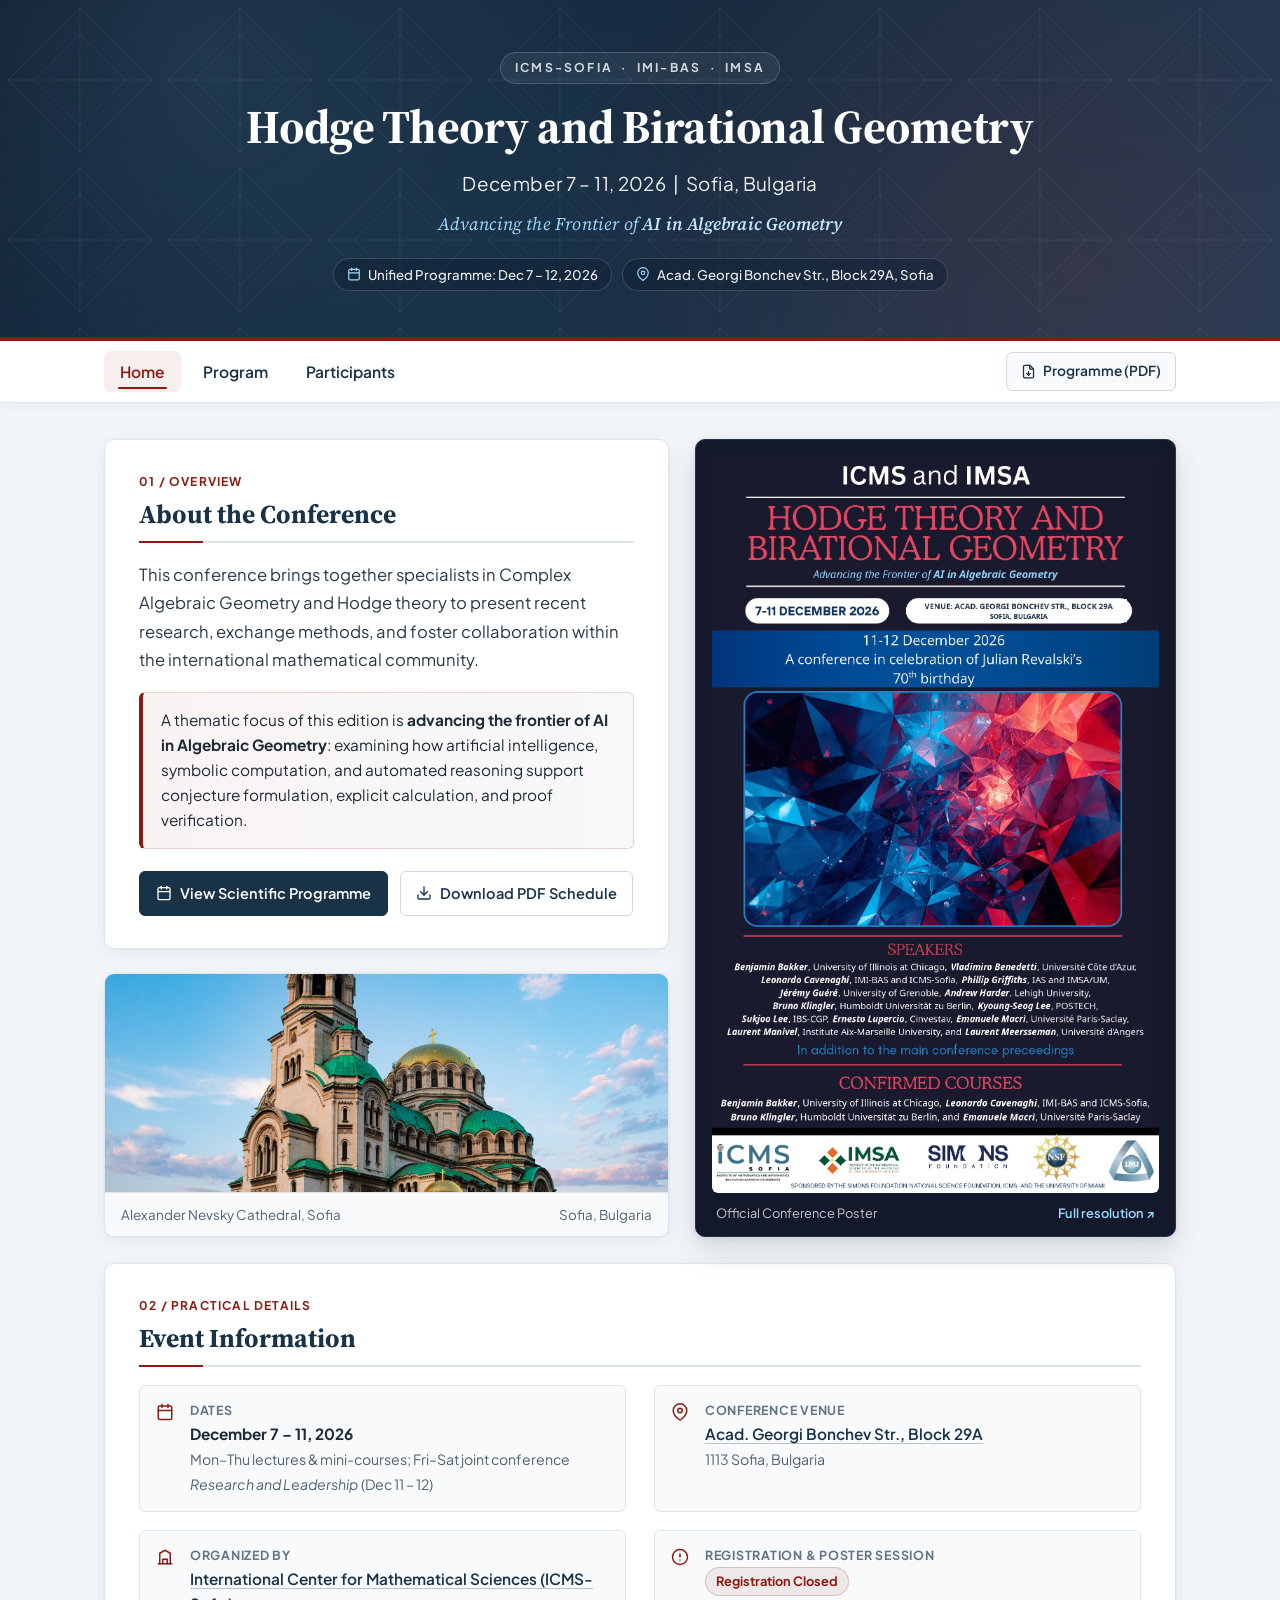
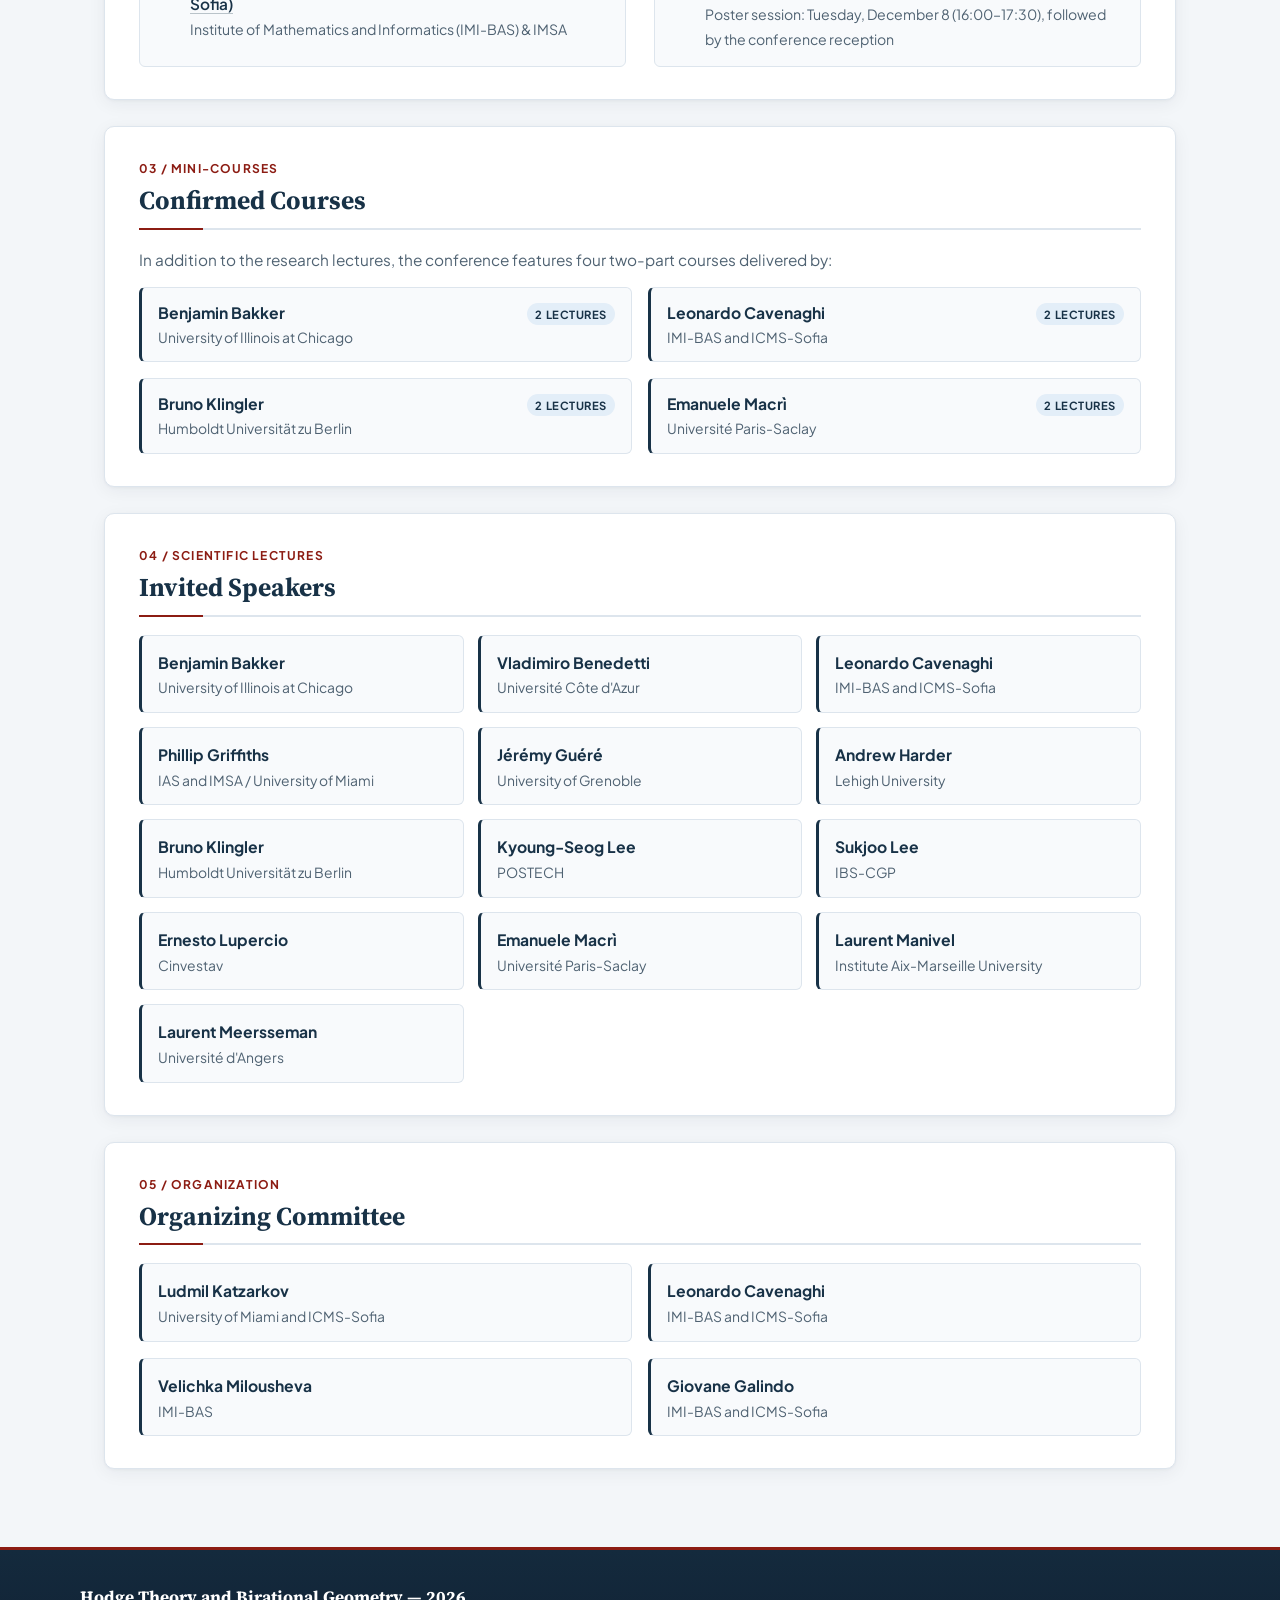
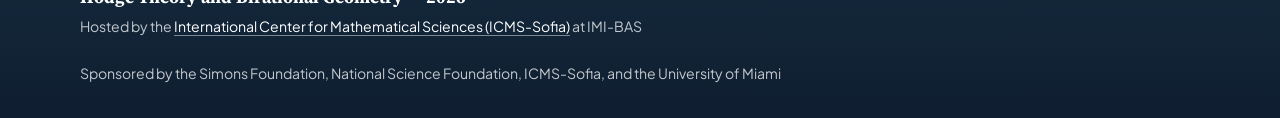
==== commit d09680ab: "Fix hero showcase geometry, sticky-nav anchor offset, print stylesheet, and mobile polish" ====
--- a/index.html
+++ b/index.html
@@ -11,7 +11,7 @@
     <link rel="preconnect" href="https://fonts.googleapis.com">
     <link rel="preconnect" href="https://fonts.gstatic.com" crossorigin>
     <link href="https://fonts.googleapis.com/css2?family=Plus+Jakarta+Sans:wght@400;500;600;700&family=Source+Serif+4:ital,opsz,wght@0,8..60,600;0,8..60,700;1,8..60,400&display=swap" rel="stylesheet">
-    <link rel="stylesheet" href="styles.css?v=20261127">
+    <link rel="stylesheet" href="styles.css?v=20261127b">
 </head>
 <body>
     <header class="site-header">
@@ -99,7 +99,7 @@
                         <span class="info-label">Dates</span>
                         <div class="info-value">
                             <strong>December 7 – 11, 2026</strong><br>
-                            <span style="color: var(--inst-color); font-size: 0.92em;">Mon–Thu lectures &amp; mini-courses; Fri–Sat joint conference <em>Research and Leadership</em> (Dec 11 – 12)</span>
+                            <span class="info-sub">Mon–Thu lectures &amp; mini-courses; Fri–Sat joint conference <em>Research and Leadership</em> (Dec 11 – 12)</span>
                         </div>
                     </div>
                 </div>
@@ -110,7 +110,7 @@
                         <span class="info-label">Conference Venue</span>
                         <div class="info-value">
                             <a href="https://www.google.com/maps/search/Acad.+Georgi+Bonchev+Str.,+Block+29A,+1113+Sofia,+Bulgaria/" target="_blank" rel="noopener">Acad. Georgi Bonchev Str., Block 29A</a><br>
-                            <span style="color: var(--inst-color); font-size: 0.92em;">1113 Sofia, Bulgaria</span>
+                            <span class="info-sub">1113 Sofia, Bulgaria</span>
                         </div>
                     </div>
                 </div>
@@ -121,7 +121,7 @@
                         <span class="info-label">Organized by</span>
                         <div class="info-value">
                             <a href="https://icms.bg/" target="_blank" rel="noopener">International Center for Mathematical Sciences (ICMS-Sofia)</a><br>
-                            <span style="color: var(--inst-color); font-size: 0.92em;">Institute of Mathematics and Informatics (IMI-BAS) &amp; IMSA</span>
+                            <span class="info-sub">Institute of Mathematics and Informatics (IMI-BAS) &amp; IMSA</span>
                         </div>
                     </div>
                 </div>
@@ -132,7 +132,7 @@
                         <span class="info-label">Registration &amp; Poster Session</span>
                         <div class="info-value">
                             <span class="status-badge">Registration Closed</span><br>
-                            <span style="color: var(--inst-color); font-size: 0.92em;">Poster session: Tuesday, December 8 (16:00–17:30), followed by the conference reception</span>
+                            <span class="info-sub">Poster session: Tuesday, December 8 (16:00–17:30), followed by the conference reception</span>
                         </div>
                     </div>
                 </div>
@@ -177,7 +177,7 @@
 
         <div class="card">
             <div class="section-tag">04 / Scientific Lectures</div>
-            <h3>Invited speakers</h3>
+            <h3>Invited Speakers</h3>
             <div class="speakers-grid">
                 <div class="speaker">
                     <span class="speaker-name">Benjamin Bakker</span>
--- a/styles.css
+++ b/styles.css
@@ -56,6 +56,35 @@
 html {
     scroll-behavior: smooth;
     -webkit-text-size-adjust: 100%;
+}
+
+[id] {
+    scroll-margin-top: 80px;
+}
+
+a:focus-visible,
+button:focus-visible {
+    outline: 2px solid var(--secondary-color);
+    outline-offset: 2px;
+}
+
+header.site-header a:focus-visible,
+footer.site-footer a:focus-visible,
+.poster-showcase a:focus-visible {
+    outline-color: var(--sky-accent);
+}
+
+@media (prefers-reduced-motion: reduce) {
+    html {
+        scroll-behavior: auto;
+    }
+
+    *,
+    *::before,
+    *::after {
+        transition-duration: 0.01ms !important;
+        animation-duration: 0.01ms !important;
+    }
 }
 
 body {
@@ -376,8 +405,8 @@
     color: #ffffff;
     text-decoration: none;
     font-weight: 600;
-    font-size: 0.94rem;
-    padding: 11px 20px;
+    font-size: 0.91rem;
+    padding: 10px 16px;
     border-radius: var(--radius-sm);
     border: 1px solid var(--primary-color);
     transition: background-color 0.18s ease, border-color 0.18s ease, transform 0.15s ease;
@@ -399,8 +428,8 @@
     color: var(--primary-color);
     text-decoration: none;
     font-weight: 600;
-    font-size: 0.94rem;
-    padding: 11px 18px;
+    font-size: 0.91rem;
+    padding: 10px 15px;
     border-radius: var(--radius-sm);
     border: 1px solid var(--border-color);
     transition: all 0.18s ease;
@@ -426,7 +455,7 @@
 
 .overview-showcase {
     display: grid;
-    grid-template-columns: minmax(0, 1.12fr) minmax(320px, 0.88fr);
+    grid-template-columns: minmax(0, 1.08fr) minmax(350px, 0.92fr);
     gap: 26px;
     align-items: stretch;
     margin-bottom: 26px;
@@ -482,6 +511,11 @@
     color: var(--text-color);
 }
 
+.info-sub {
+    color: var(--inst-color);
+    font-size: 0.92em;
+}
+
 .info-value a {
     color: var(--primary-color);
     font-weight: 600;
@@ -523,11 +557,11 @@
 .city-card img {
     display: block;
     width: 100%;
-    height: 100%;
-    min-height: 280px;
-    aspect-ratio: 3 / 2;
+    height: 150px;
+    min-height: 150px;
     object-fit: cover;
-    flex: 1;
+    object-position: center 36%;
+    flex: 1 1 150px;
 }
 
 .city-caption {
@@ -847,6 +881,11 @@
     color: var(--teal-color);
 }
 
+td.empty-slot {
+    background-color: var(--time-bg);
+    color: #7c8d99;
+}
+
 td.course-cell {
     background-color: var(--course-bg);
 }
@@ -1089,19 +1128,29 @@
    Responsive Breakpoints & Print Styles
    ========================================================================== */
 
+@media (max-width: 1100px) {
+    .overview-showcase {
+        grid-template-columns: 1fr;
+    }
+
+    .city-card img {
+        height: auto;
+        min-height: 0;
+        aspect-ratio: 3 / 2;
+        flex: none;
+    }
+
+    .poster-showcase {
+        position: static;
+        max-width: 560px;
+        width: 100%;
+        margin: 0 auto;
+    }
+}
+
 @media (max-width: 940px) {
     .scroll-hint {
         display: flex;
-    }
-
-    .overview-showcase {
-        grid-template-columns: 1fr;
-    }
-
-    .poster-showcase {
-        position: static;
-        max-width: 560px;
-        margin: 0 auto;
     }
 
     .speakers-grid {
@@ -1150,8 +1199,26 @@
     }
 }
 
+@media (max-width: 480px) {
+    .action-row a,
+    .top-bar .pdf-btn {
+        width: 100%;
+        justify-content: center;
+        white-space: normal;
+        text-align: center;
+    }
+
+    .header-pill,
+    .jump-pill {
+        white-space: normal;
+        text-align: left;
+    }
+}
+
 @media print {
     nav.site-nav,
+    header.site-header::before,
+    .scroll-hint,
     .pdf-btn,
     .action-row,
     .jump-pills,
@@ -1161,25 +1228,102 @@
 
     body {
         background: #ffffff;
+        color: #000000;
     }
 
     header.site-header {
         background: #ffffff !important;
         color: #000000 !important;
-        padding: 16px 0;
+        padding: 14px 0;
         border-bottom: 2px solid #000000;
     }
 
     header.site-header h1,
     header.site-header h2,
     .header-slogan,
+    .header-slogan strong,
     .header-kicker {
         color: #000000 !important;
+        border-color: #666666 !important;
+        background: transparent !important;
+    }
+
+    .header-pill {
+        color: #000000 !important;
+        background: transparent !important;
+        border: 1px solid #888888 !important;
+    }
+
+    .header-pill svg {
+        stroke: #000000 !important;
+    }
+
+    main.container,
+    .container {
+        margin: 16px auto;
+        padding: 0;
+        max-width: 100%;
     }
 
     .card {
-        box-shadow: none;
+        box-shadow: none !important;
         border: 1px solid #cccccc;
+        padding: 18px 20px;
+        margin-bottom: 16px;
+    }
+
+    .table-wrap {
+        overflow: visible !important;
+    }
+
+    table.schedule {
+        min-width: 0 !important;
+        font-size: 0.78rem;
+    }
+
+    table.schedule thead {
+        display: table-header-group;
+    }
+
+    table.schedule thead th {
+        background: #f0f4f8 !important;
+        color: #000000 !important;
+        border-bottom: 2px solid #000000 !important;
+    }
+
+    table.schedule thead th .day-date {
+        color: #222222 !important;
+        opacity: 1 !important;
+    }
+
+    table.schedule th.col-time,
+    td.time-col {
+        width: 86px;
+        font-size: 0.75rem;
+    }
+
+    table.schedule th,
+    table.schedule td {
+        padding: 6px 6px;
+    }
+
+    .speaker,
+    .info-item,
+    table.schedule tr {
         break-inside: avoid;
     }
-}
+
+    footer.site-footer {
+        background: #ffffff !important;
+        color: #000000 !important;
+        border-top: 1px solid #888888;
+        padding: 14px 0 0;
+    }
+
+    footer.site-footer a,
+    .footer-brand strong,
+    .footer-brand p,
+    .footer-meta p {
+        color: #000000 !important;
+    }
+}
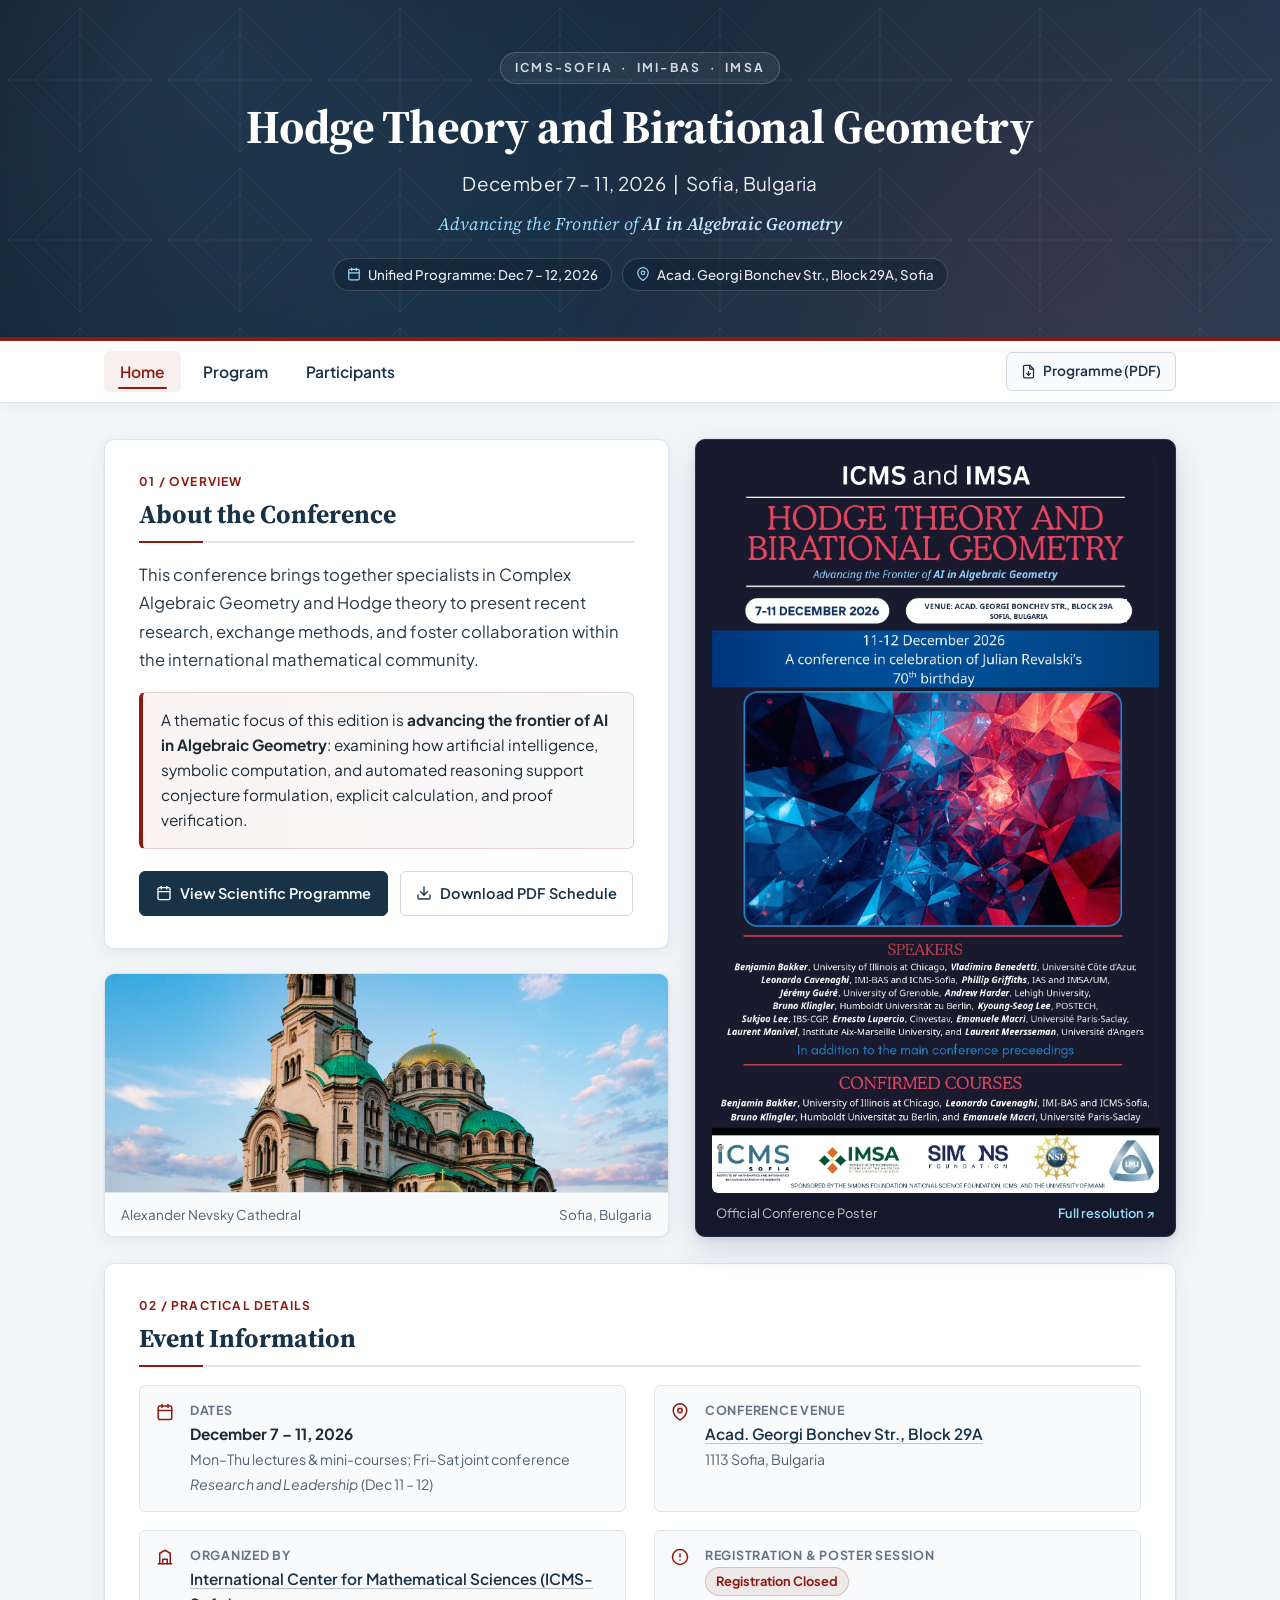
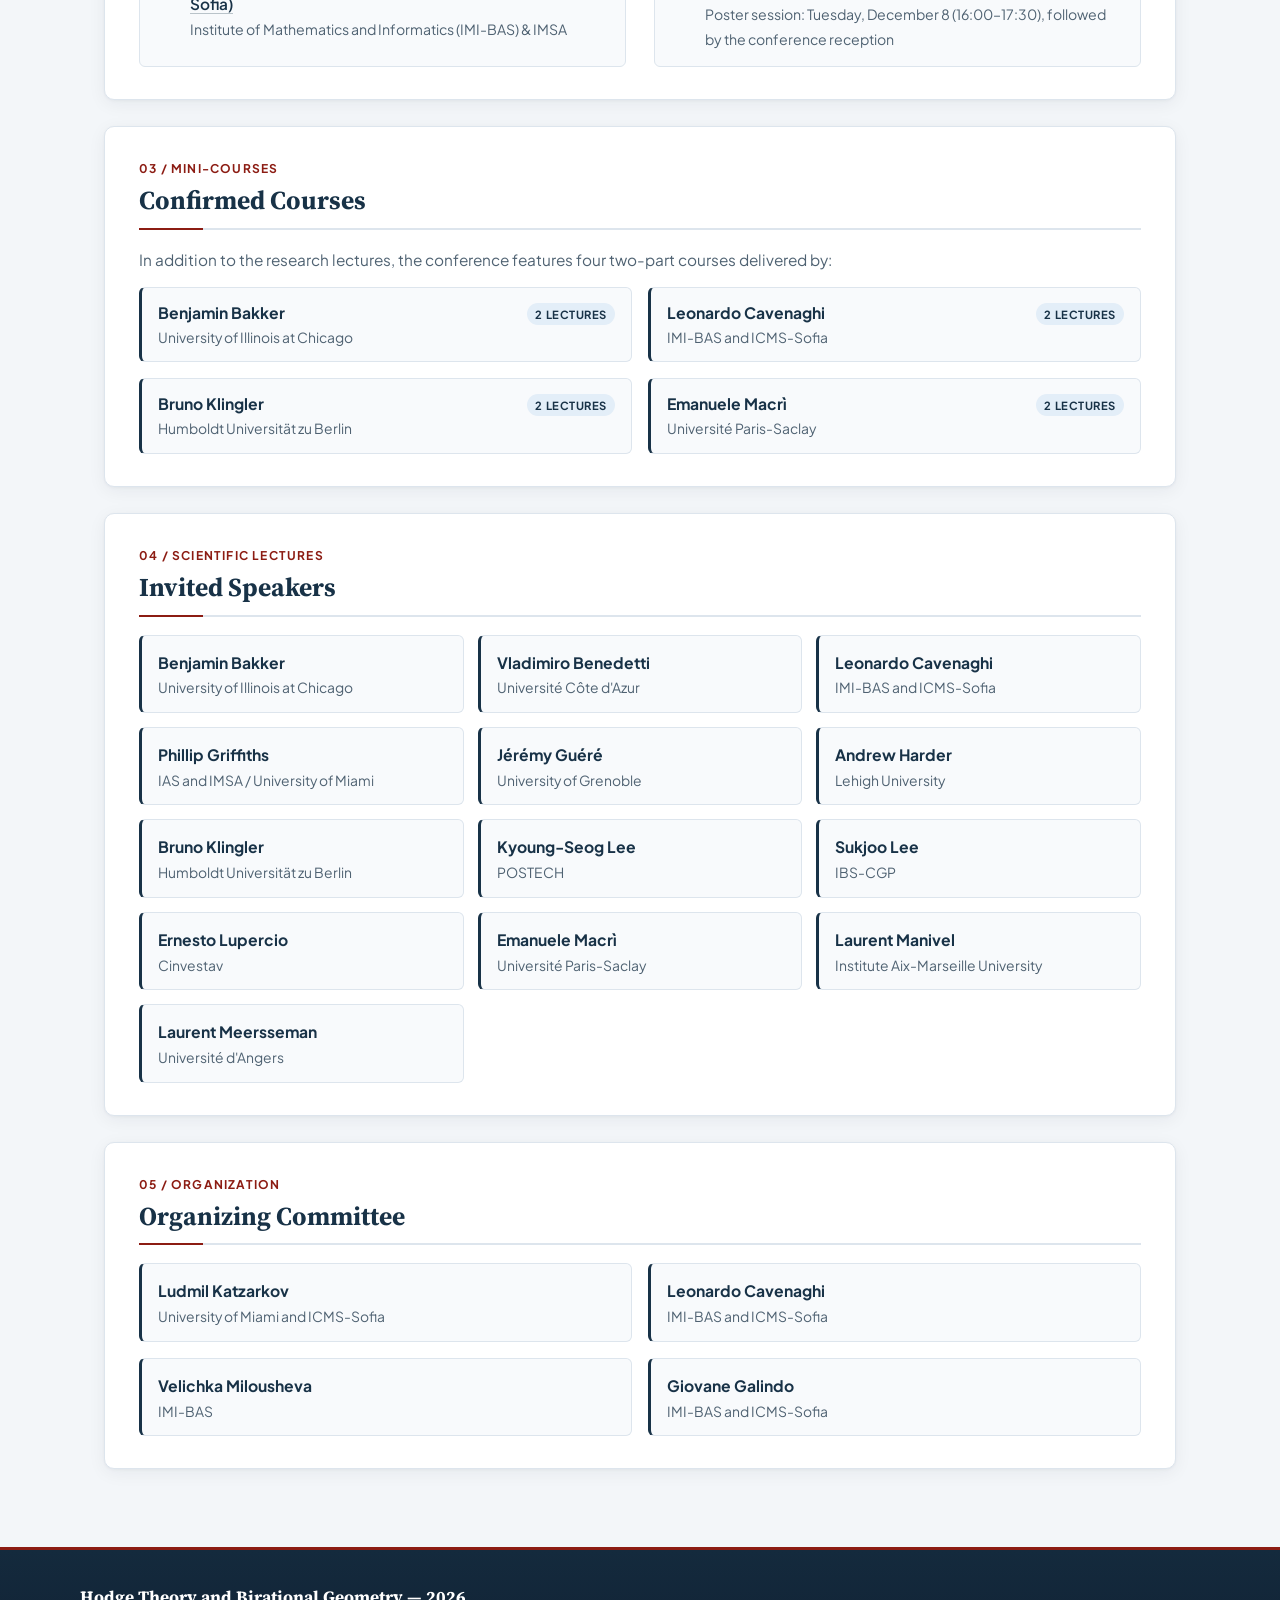
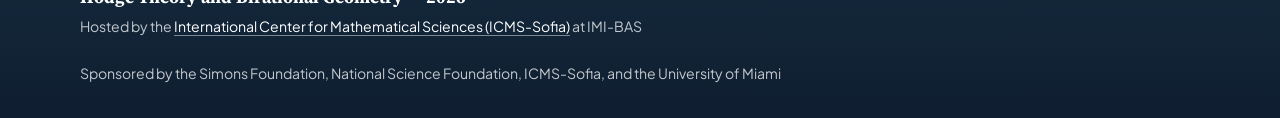
==== commit 6c14e640: "Fix mobile sticky-nav anchor offset, sticky schedule column, print pagination, and AA contrast" ====
--- a/index.html
+++ b/index.html
@@ -11,7 +11,7 @@
     <link rel="preconnect" href="https://fonts.googleapis.com">
     <link rel="preconnect" href="https://fonts.gstatic.com" crossorigin>
     <link href="https://fonts.googleapis.com/css2?family=Plus+Jakarta+Sans:wght@400;500;600;700&family=Source+Serif+4:ital,opsz,wght@0,8..60,600;0,8..60,700;1,8..60,400&display=swap" rel="stylesheet">
-    <link rel="stylesheet" href="styles.css?v=20261127b">
+    <link rel="stylesheet" href="styles.css?v=20261127c">
 </head>
 <body>
     <header class="site-header">
@@ -72,7 +72,7 @@
                 <div class="city-card">
                     <img src="sofia-cathedral.jpg" alt="Alexander Nevsky Cathedral, Sofia" width="1600" height="1067">
                     <div class="city-caption">
-                        <span>Alexander Nevsky Cathedral, Sofia</span>
+                        <span>Alexander Nevsky Cathedral</span>
                         <span>Sofia, Bulgaria</span>
                     </div>
                 </div>
--- a/styles.css
+++ b/styles.css
@@ -352,8 +352,8 @@
     left: 0;
     bottom: -2px;
     width: 64px;
-    height: 2px;
-    background-color: var(--secondary-color);
+    height: 0;
+    border-bottom: 2px solid var(--secondary-color);
 }
 
 .card h3.teal {
@@ -361,7 +361,7 @@
 }
 
 .card h3.teal::after {
-    background-color: var(--teal-color);
+    border-bottom-color: var(--teal-color);
 }
 
 .card p {
@@ -573,6 +573,12 @@
     display: flex;
     justify-content: space-between;
     align-items: center;
+    gap: 12px;
+}
+
+.city-caption span:last-child {
+    white-space: nowrap;
+    flex-shrink: 0;
 }
 
 .poster-showcase {
@@ -614,12 +620,15 @@
     padding: 0 4px;
     font-size: 0.8rem;
     color: rgba(255, 255, 255, 0.76);
+    text-align: left;
 }
 
 .poster-caption a {
     color: var(--sky-accent);
     text-decoration: none;
     font-weight: 600;
+    white-space: nowrap;
+    flex-shrink: 0;
 }
 
 .poster-caption a:hover {
@@ -883,7 +892,7 @@
 
 td.empty-slot {
     background-color: var(--time-bg);
-    color: #7c8d99;
+    color: #596b7b;
 }
 
 td.course-cell {
@@ -993,8 +1002,8 @@
     left: 0;
     bottom: -2px;
     width: 64px;
-    height: 2px;
-    background-color: var(--secondary-color);
+    height: 0;
+    border-bottom: 2px solid var(--secondary-color);
 }
 
 .directory-toolbar h3 {
@@ -1148,7 +1157,7 @@
     }
 }
 
-@media (max-width: 940px) {
+@media screen and (max-width: 940px) {
     .scroll-hint {
         display: flex;
     }
@@ -1156,9 +1165,44 @@
     .speakers-grid {
         grid-template-columns: repeat(2, minmax(0, 1fr));
     }
+
+    table.schedule th.col-time,
+    table.schedule td.time-col {
+        position: sticky;
+        left: 0;
+        z-index: 2;
+        width: 98px;
+        font-size: 0.82rem;
+        padding-left: 8px;
+        padding-right: 8px;
+        box-shadow: inset -1px 0 0 var(--border-color), 0 1px 0 var(--border-color);
+    }
+
+    table.schedule thead th.col-time {
+        z-index: 3;
+        box-shadow: inset -1px 0 0 rgba(255, 255, 255, 0.28);
+    }
+
+    table.schedule.revalski th.col-day {
+        width: calc((100% - 98px) / 2);
+    }
+
+    table.schedule td[colspan] {
+        text-align: left;
+        padding-left: 16px;
+    }
+
+    table.schedule td[colspan] strong {
+        position: sticky;
+        left: 114px;
+    }
 }
 
 @media (max-width: 640px) {
+    [id] {
+        scroll-margin-top: 132px;
+    }
+
     header.site-header {
         padding: 38px 18px 34px;
     }
@@ -1166,6 +1210,11 @@
     .nav-inner {
         justify-content: center;
         padding: 10px 14px;
+        gap: 10px 14px;
+    }
+
+    .nav-links {
+        justify-content: center;
     }
 
     main.container,
@@ -1200,6 +1249,15 @@
 }
 
 @media (max-width: 480px) {
+    .nav-links {
+        gap: 2px;
+    }
+
+    .nav-links a {
+        padding: 6px 10px;
+        font-size: 0.91rem;
+    }
+
     .action-row a,
     .top-bar .pdf-btn {
         width: 100%;
@@ -1227,6 +1285,8 @@
     }
 
     body {
+        display: block;
+        min-height: 0;
         background: #ffffff;
         color: #000000;
     }
@@ -1234,8 +1294,25 @@
     header.site-header {
         background: #ffffff !important;
         color: #000000 !important;
-        padding: 14px 0;
+        padding: 10px 0;
         border-bottom: 2px solid #000000;
+    }
+
+    header.site-header h1 {
+        font-size: 1.85rem;
+    }
+
+    header.site-header h2 {
+        margin-top: 8px;
+        font-size: 0.98rem;
+    }
+
+    .header-kicker {
+        margin-bottom: 10px;
+    }
+
+    .header-pills {
+        margin-top: 12px;
     }
 
     header.site-header h1,
@@ -1260,16 +1337,89 @@
 
     main.container,
     .container {
-        margin: 16px auto;
+        margin: 12px auto;
         padding: 0;
         max-width: 100%;
+    }
+
+    .overview-showcase,
+    .overview-stack,
+    .city-card,
+    .poster-showcase {
+        display: block !important;
+    }
+
+    .overview-showcase {
+        margin-bottom: 14px;
+    }
+
+    .city-card {
+        margin: 14px 0;
+        box-shadow: none !important;
+        border: 1px solid #cccccc;
+        break-inside: avoid;
+        page-break-inside: avoid;
+    }
+
+    .city-card img {
+        width: 100%;
+        max-height: 220px;
+        height: auto !important;
+        min-height: 0 !important;
+        aspect-ratio: 3 / 2;
+        object-fit: cover;
+    }
+
+    .poster-showcase {
+        max-width: 430px;
+        margin: 0 auto 14px;
+        padding: 12px;
+        background: #ffffff !important;
+        border: 1px solid #cccccc !important;
+        box-shadow: none !important;
+        break-inside: avoid;
+        page-break-inside: avoid;
+    }
+
+    .poster-caption,
+    .poster-caption a {
+        color: #000000 !important;
     }
 
     .card {
         box-shadow: none !important;
         border: 1px solid #cccccc;
-        padding: 18px 20px;
-        margin-bottom: 16px;
+        padding: 14px 16px;
+        margin-bottom: 12px;
+    }
+
+    .card h3 {
+        font-size: 1.38rem;
+        margin-bottom: 12px;
+        padding-bottom: 8px;
+    }
+
+    .card h3::after,
+    .directory-toolbar::after {
+        border-bottom-color: #000000 !important;
+    }
+
+    .section-tag,
+    .card h3,
+    .directory-toolbar {
+        break-after: avoid;
+        page-break-after: avoid;
+    }
+
+    .subtitle-meta {
+        margin: -2px 0 12px 0;
+        padding: 7px 10px;
+        font-size: 0.84rem;
+    }
+
+    #part-revalski {
+        break-before: page;
+        page-break-before: always;
     }
 
     .table-wrap {
@@ -1298,26 +1448,58 @@
 
     table.schedule th.col-time,
     td.time-col {
+        position: static !important;
         width: 86px;
         font-size: 0.75rem;
+        box-shadow: none !important;
     }
 
     table.schedule th,
     table.schedule td {
-        padding: 6px 6px;
+        padding: 5px 6px;
+    }
+
+    table.schedule td.left-align {
+        padding: 5px 9px;
+    }
+
+    .swatch,
+    td.course-cell,
+    td.seq-cell,
+    td.event-cell {
+        -webkit-print-color-adjust: exact;
+        print-color-adjust: exact;
+    }
+
+    .legend-row {
+        margin-top: 10px;
+        padding-top: 8px;
+        font-size: 0.82rem;
+        break-inside: avoid;
+        page-break-inside: avoid;
+    }
+
+    .footnote {
+        margin-top: 6px;
+        font-size: 0.8rem;
+        break-inside: avoid;
+        page-break-inside: avoid;
     }
 
     .speaker,
     .info-item,
     table.schedule tr {
         break-inside: avoid;
+        page-break-inside: avoid;
     }
 
     footer.site-footer {
         background: #ffffff !important;
         color: #000000 !important;
         border-top: 1px solid #888888;
-        padding: 14px 0 0;
+        padding: 12px 0 0;
+        break-inside: avoid;
+        page-break-inside: avoid;
     }
 
     footer.site-footer a,
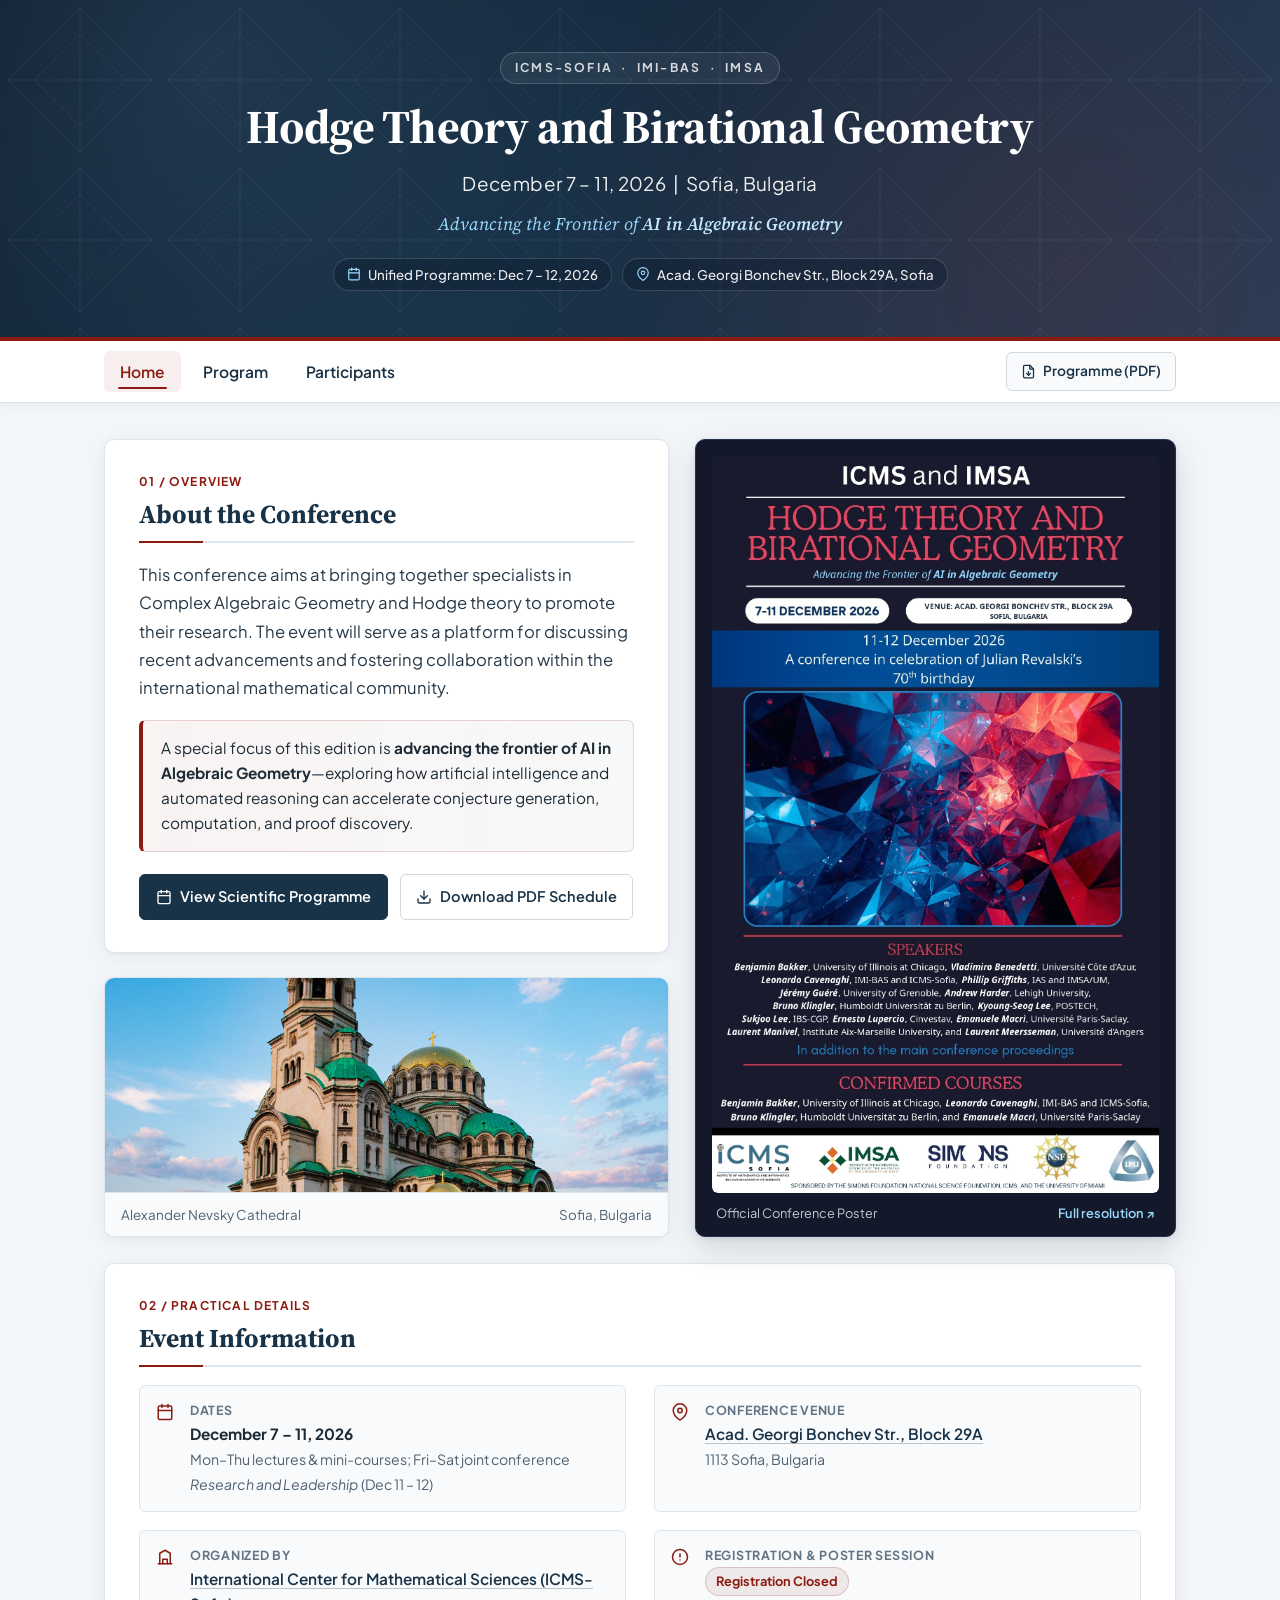
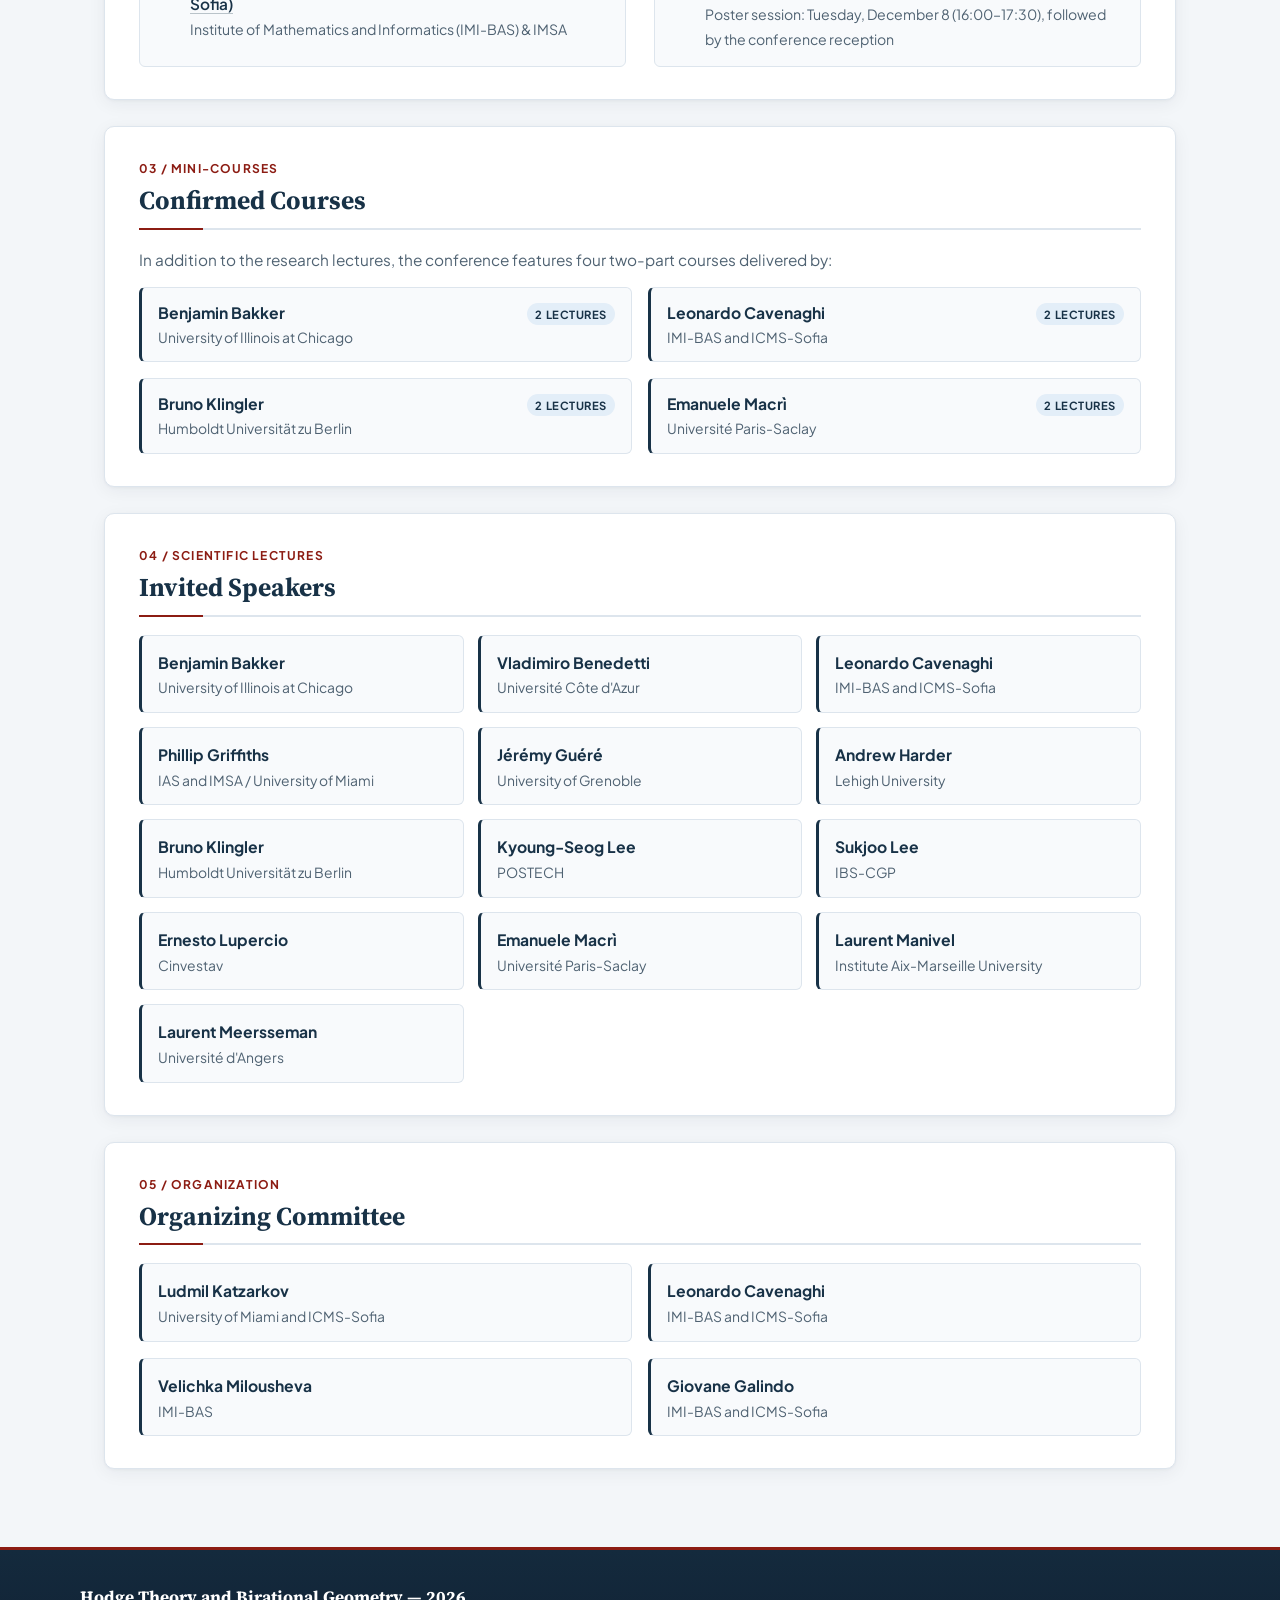
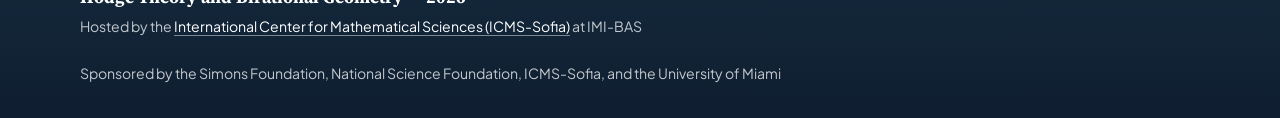
==== commit a65afb47: "Add CIMAT, self-funded and local participants; fix poster typo; restore original About wording Co-Au" ====
--- a/index.html
+++ b/index.html
@@ -53,9 +53,9 @@
                 <div class="card">
                     <div class="section-tag">01 / Overview</div>
                     <h3>About the Conference</h3>
-                    <p class="lead-text">This conference brings together specialists in Complex Algebraic Geometry and Hodge theory to present recent research, exchange methods, and foster collaboration within the international mathematical community.</p>
+                    <p class="lead-text">This conference aims at bringing together specialists in Complex Algebraic Geometry and Hodge theory to promote their research. The event will serve as a platform for discussing recent advancements and fostering collaboration within the international mathematical community.</p>
                     <div class="focus-callout">
-                        A thematic focus of this edition is <strong>advancing the frontier of AI in Algebraic Geometry</strong>: examining how artificial intelligence, symbolic computation, and automated reasoning support conjecture formulation, explicit calculation, and proof verification.
+                        A special focus of this edition is <strong>advancing the frontier of AI in Algebraic Geometry</strong>—exploring how artificial intelligence and automated reasoning can accelerate conjecture generation, computation, and proof discovery.
                     </div>
                     <div class="action-row">
                         <a class="btn-primary" href="program.html">
@@ -79,12 +79,12 @@
             </div>
 
             <aside class="poster-showcase" aria-label="Official Conference Poster">
-                <a class="poster-link" href="poster.jpg?v=20261127" target="_blank" rel="noopener" title="Open full-resolution conference poster">
-                    <img src="poster.jpg?v=20261127" alt="Hodge Theory and Birational Geometry 2026 Conference Poster" width="1275" height="2100">
+                <a class="poster-link" href="poster.jpg?v=20261127b" target="_blank" rel="noopener" title="Open full-resolution conference poster">
+                    <img src="poster.jpg?v=20261127b" alt="Hodge Theory and Birational Geometry 2026 Conference Poster" width="1275" height="2100">
                 </a>
                 <div class="poster-caption">
                     <span>Official Conference Poster</span>
-                    <a href="poster.jpg?v=20261127" target="_blank" rel="noopener">Full resolution &#8599;</a>
+                    <a href="poster.jpg?v=20261127b" target="_blank" rel="noopener">Full resolution &#8599;</a>
                 </div>
             </aside>
         </div>
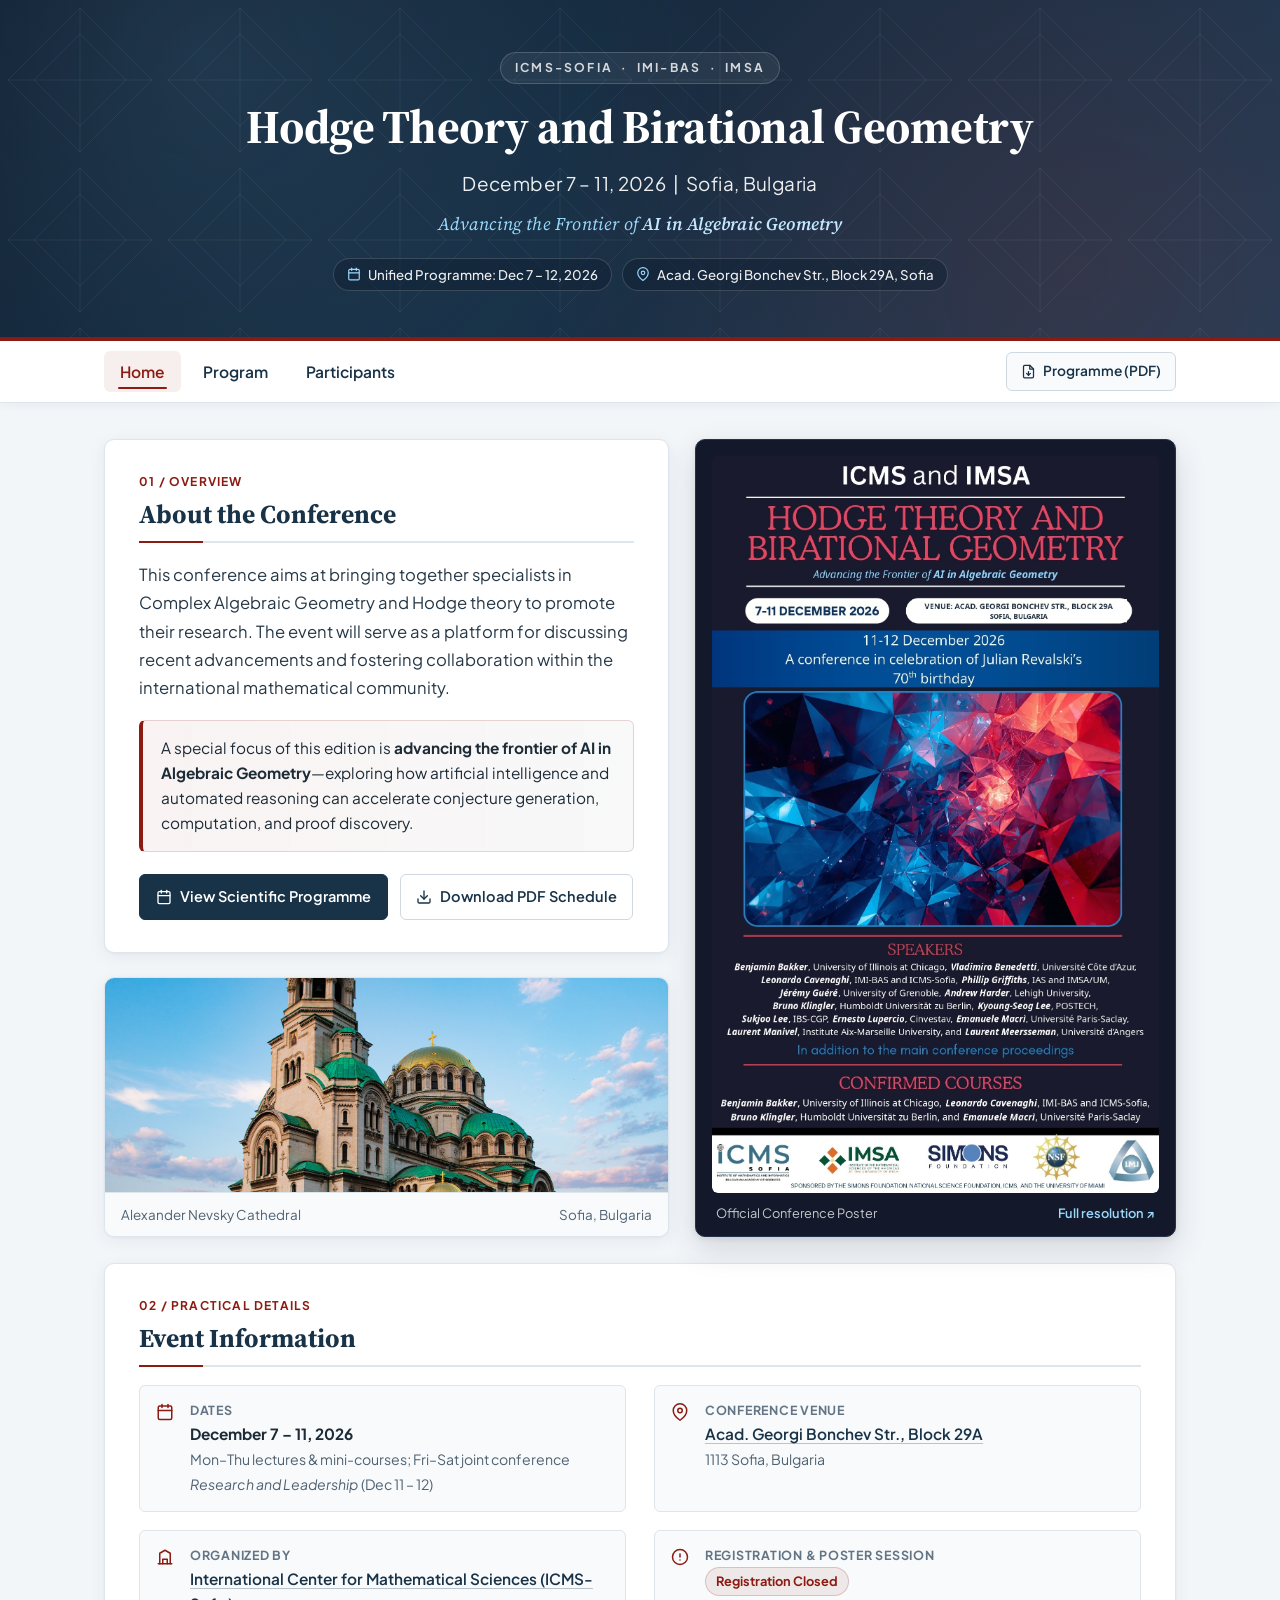
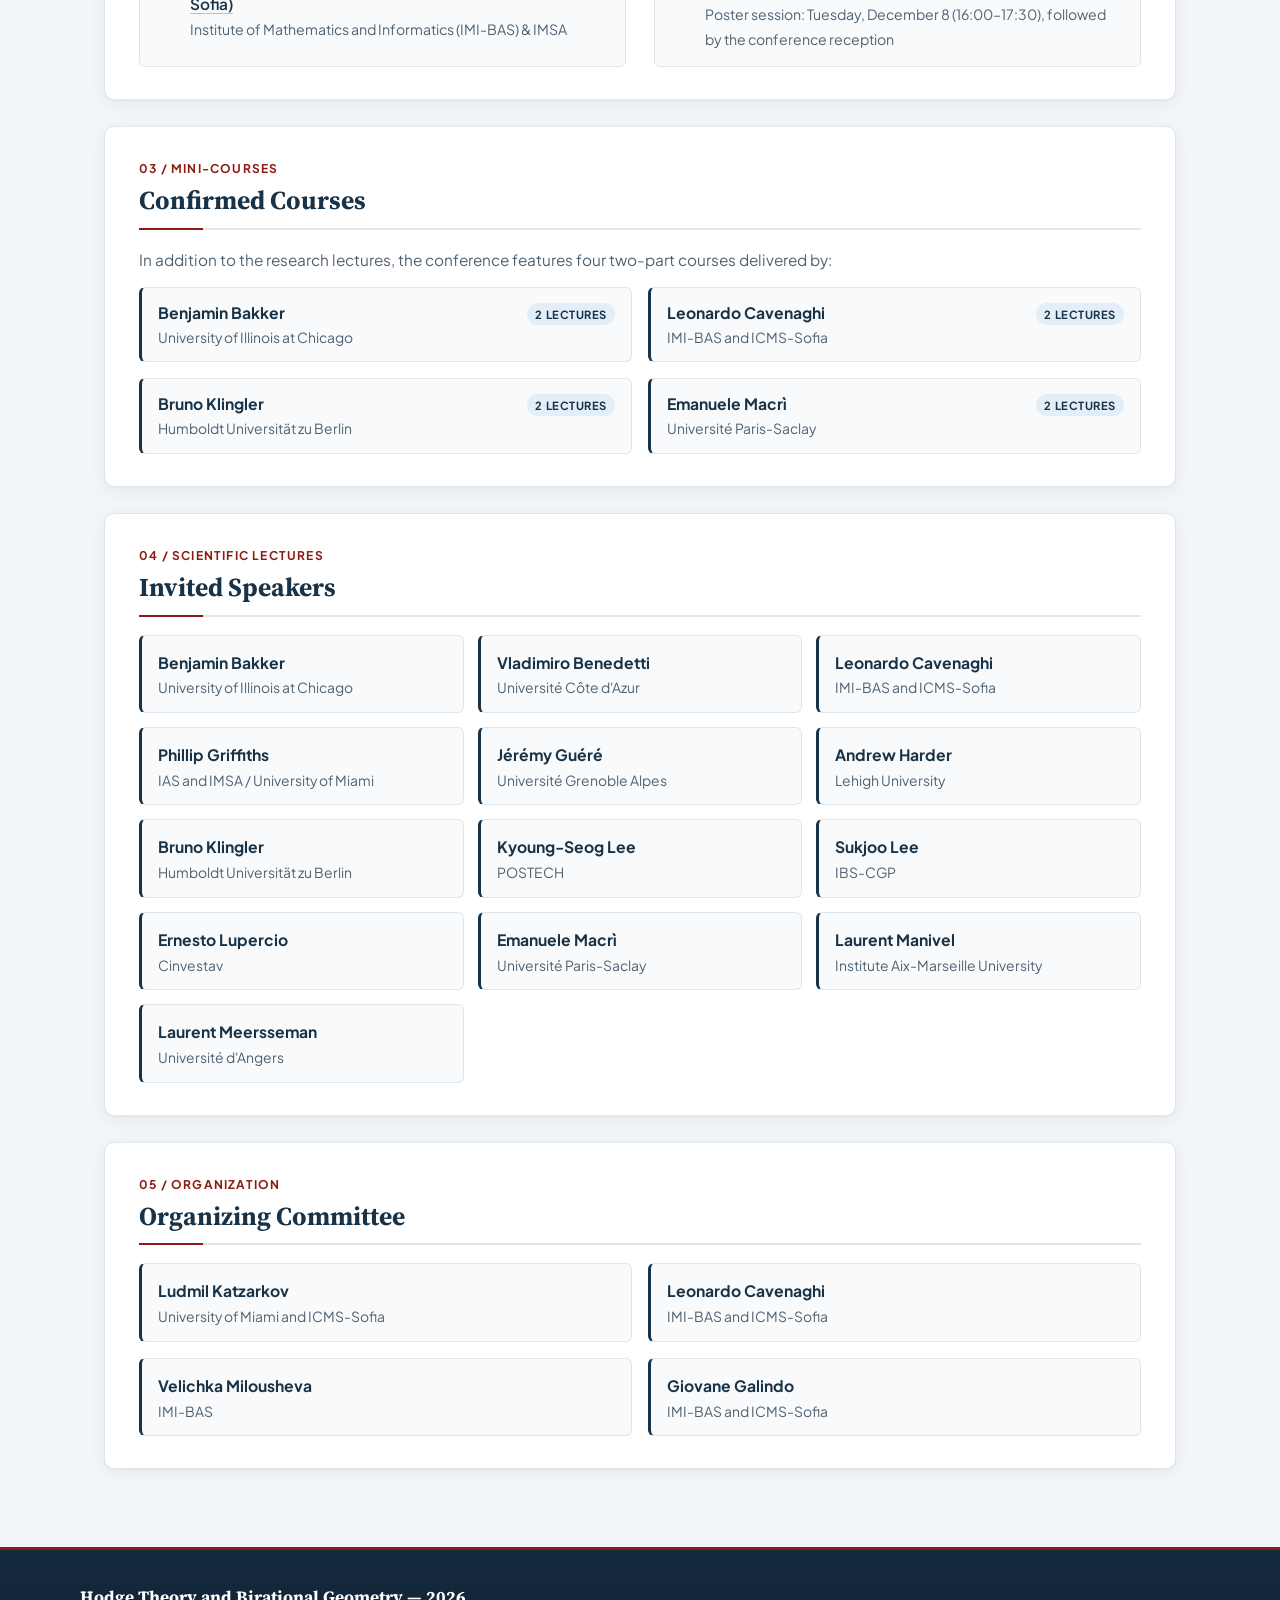
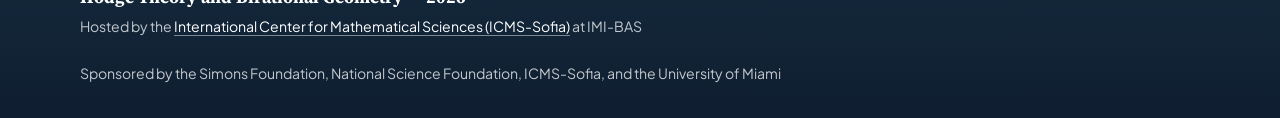
==== commit 67a7d1e3: "Restore Simons logo O on poster; harmonize Guéré, Griffiths and Choi affiliations Co-Authored-By: Cl" ====
--- a/index.html
+++ b/index.html
@@ -79,12 +79,12 @@
             </div>
 
             <aside class="poster-showcase" aria-label="Official Conference Poster">
-                <a class="poster-link" href="poster.jpg?v=20261127b" target="_blank" rel="noopener" title="Open full-resolution conference poster">
-                    <img src="poster.jpg?v=20261127b" alt="Hodge Theory and Birational Geometry 2026 Conference Poster" width="1275" height="2100">
+                <a class="poster-link" href="poster.jpg?v=20261128" target="_blank" rel="noopener" title="Open full-resolution conference poster">
+                    <img src="poster.jpg?v=20261128" alt="Hodge Theory and Birational Geometry 2026 Conference Poster" width="1275" height="2100">
                 </a>
                 <div class="poster-caption">
                     <span>Official Conference Poster</span>
-                    <a href="poster.jpg?v=20261127b" target="_blank" rel="noopener">Full resolution &#8599;</a>
+                    <a href="poster.jpg?v=20261128" target="_blank" rel="noopener">Full resolution &#8599;</a>
                 </div>
             </aside>
         </div>
@@ -197,7 +197,7 @@
                 </div>
                 <div class="speaker">
                     <span class="speaker-name">Jérémy Guéré</span>
-                    <span class="speaker-inst">University of Grenoble</span>
+                    <span class="speaker-inst">Université Grenoble Alpes</span>
                 </div>
                 <div class="speaker">
                     <span class="speaker-name">Andrew Harder</span>
